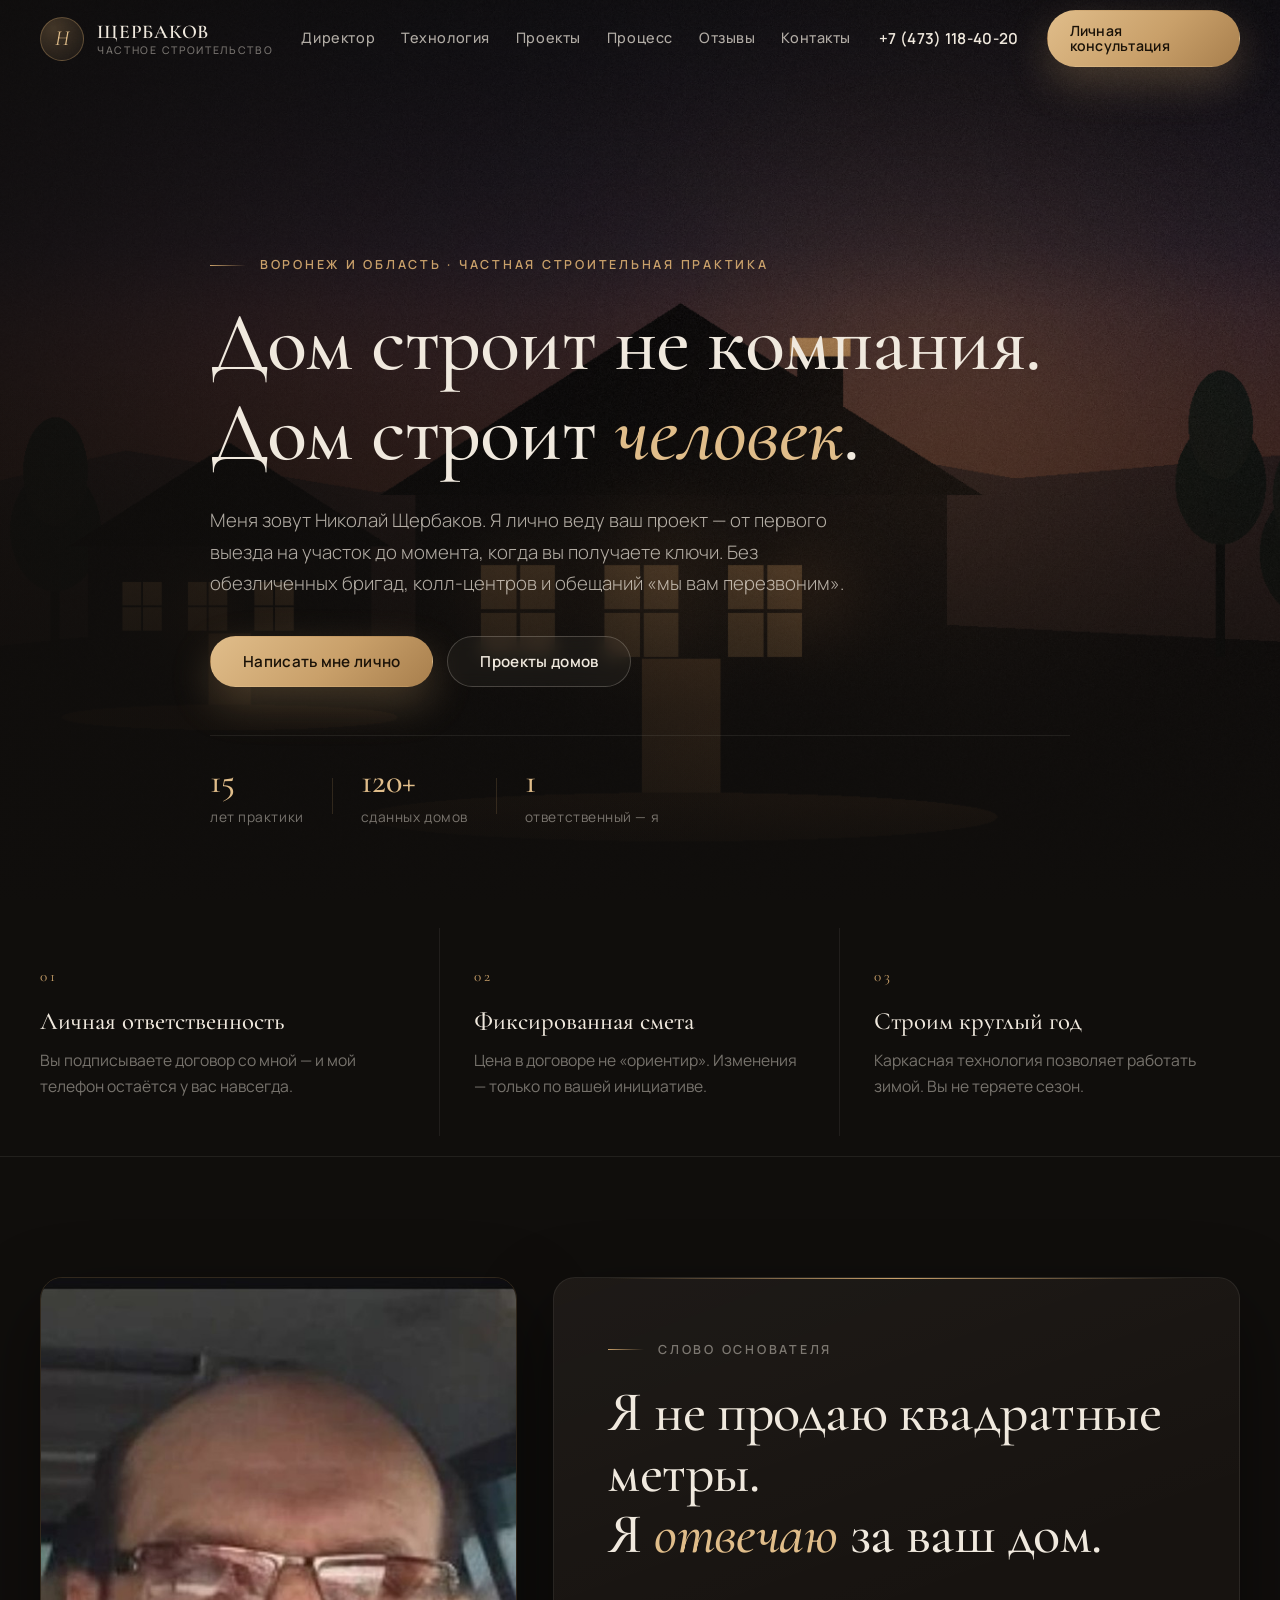
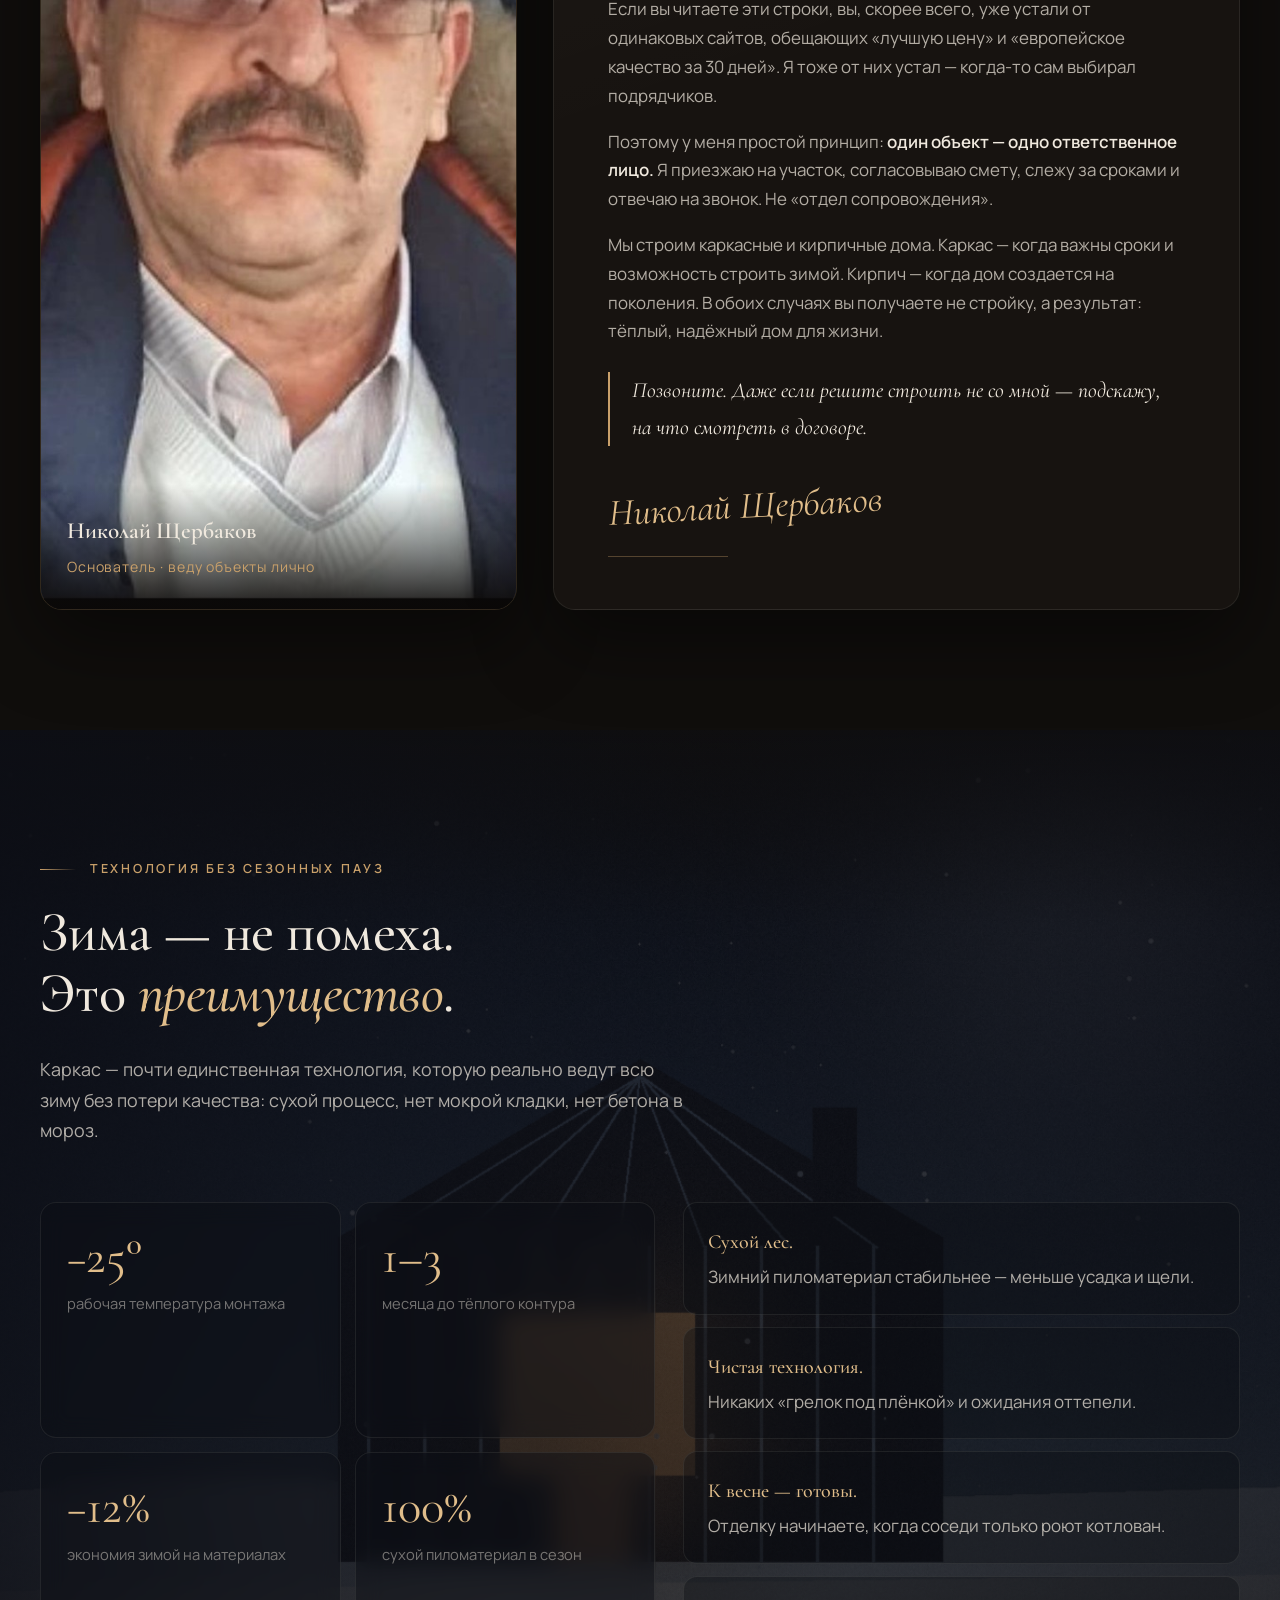
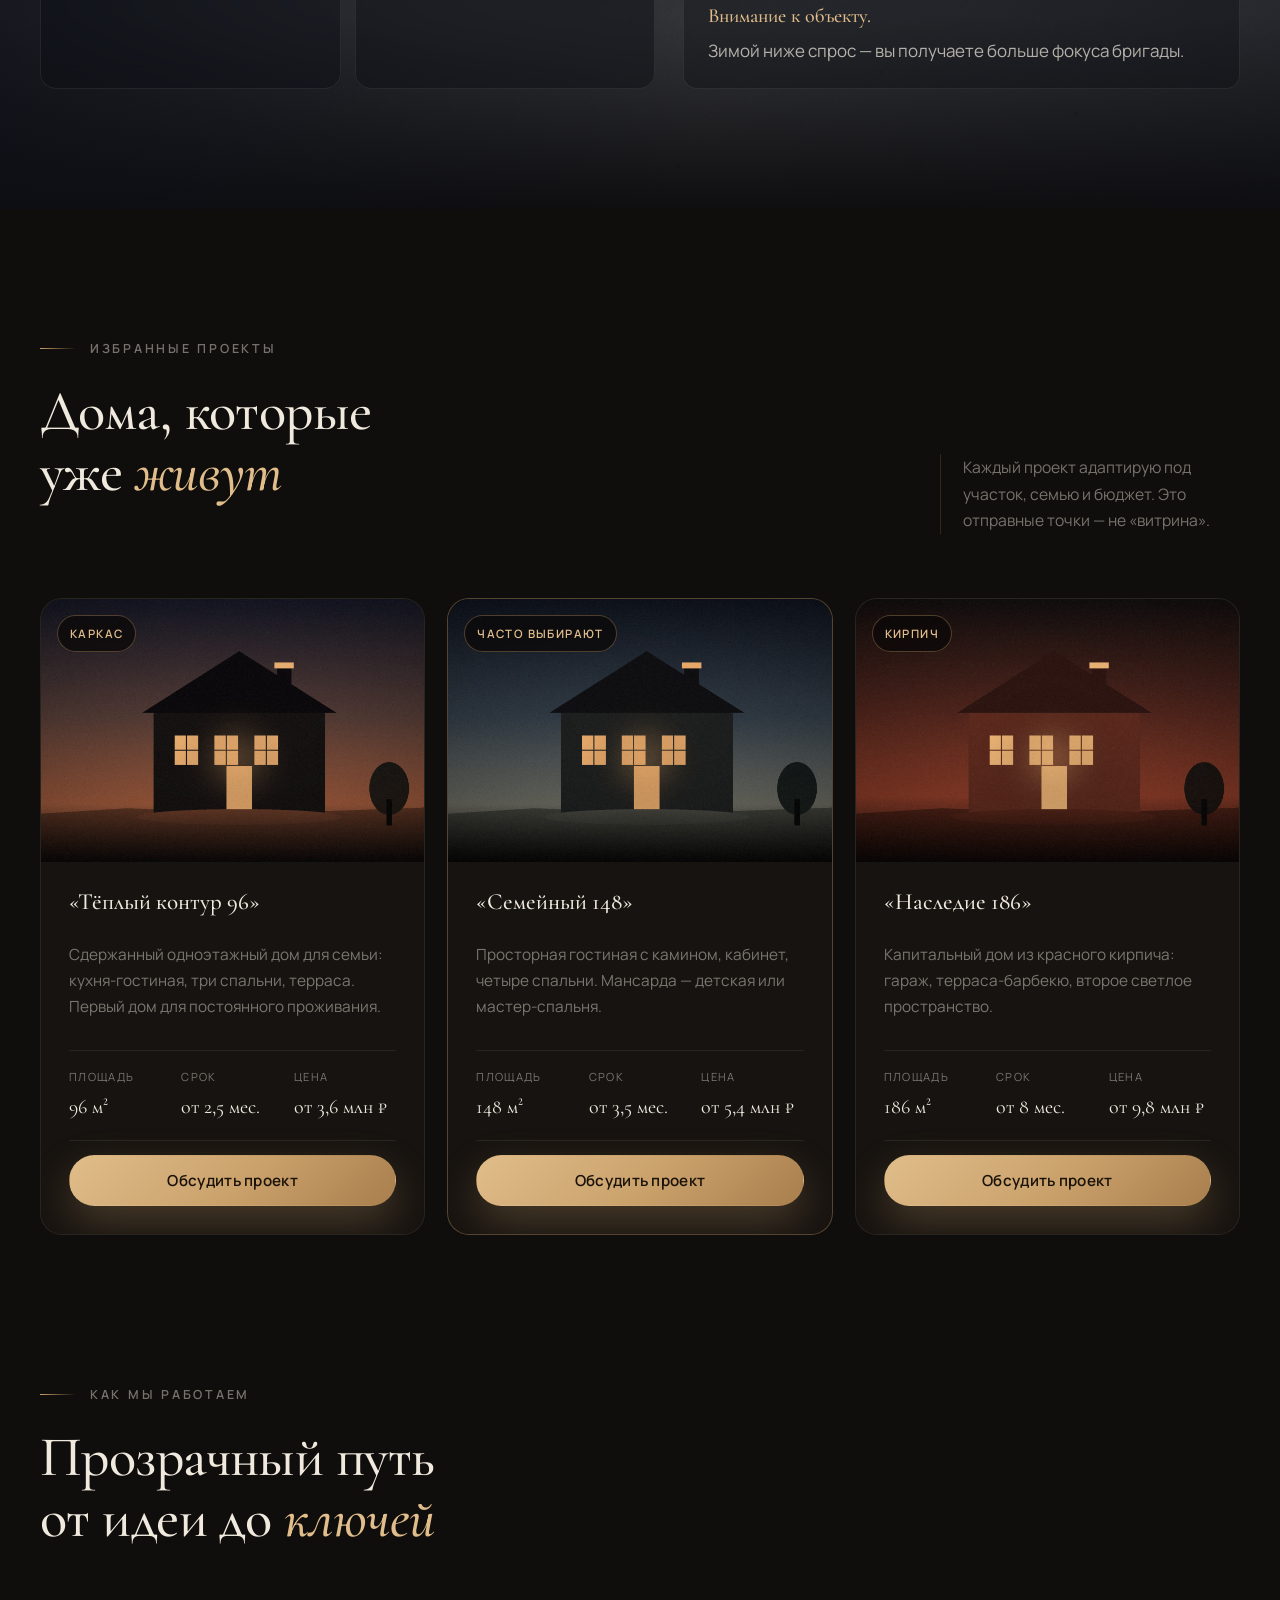
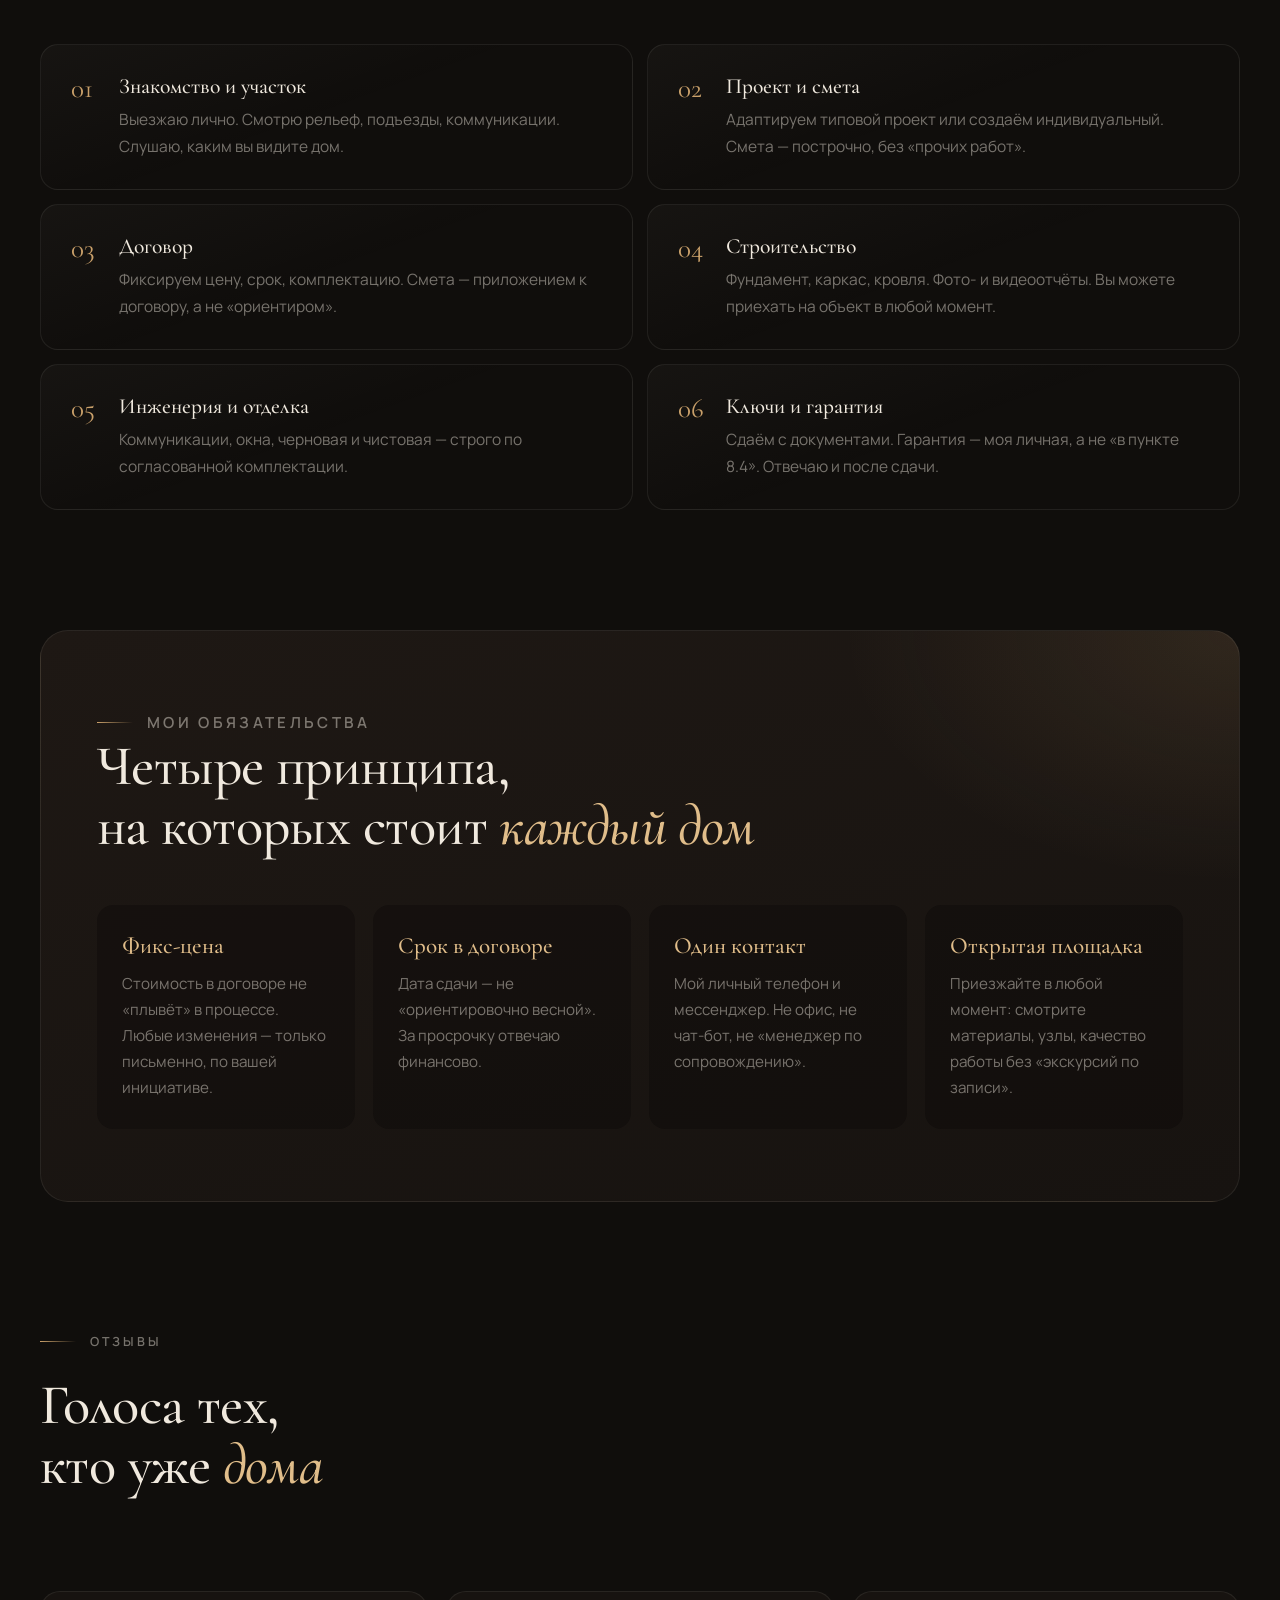
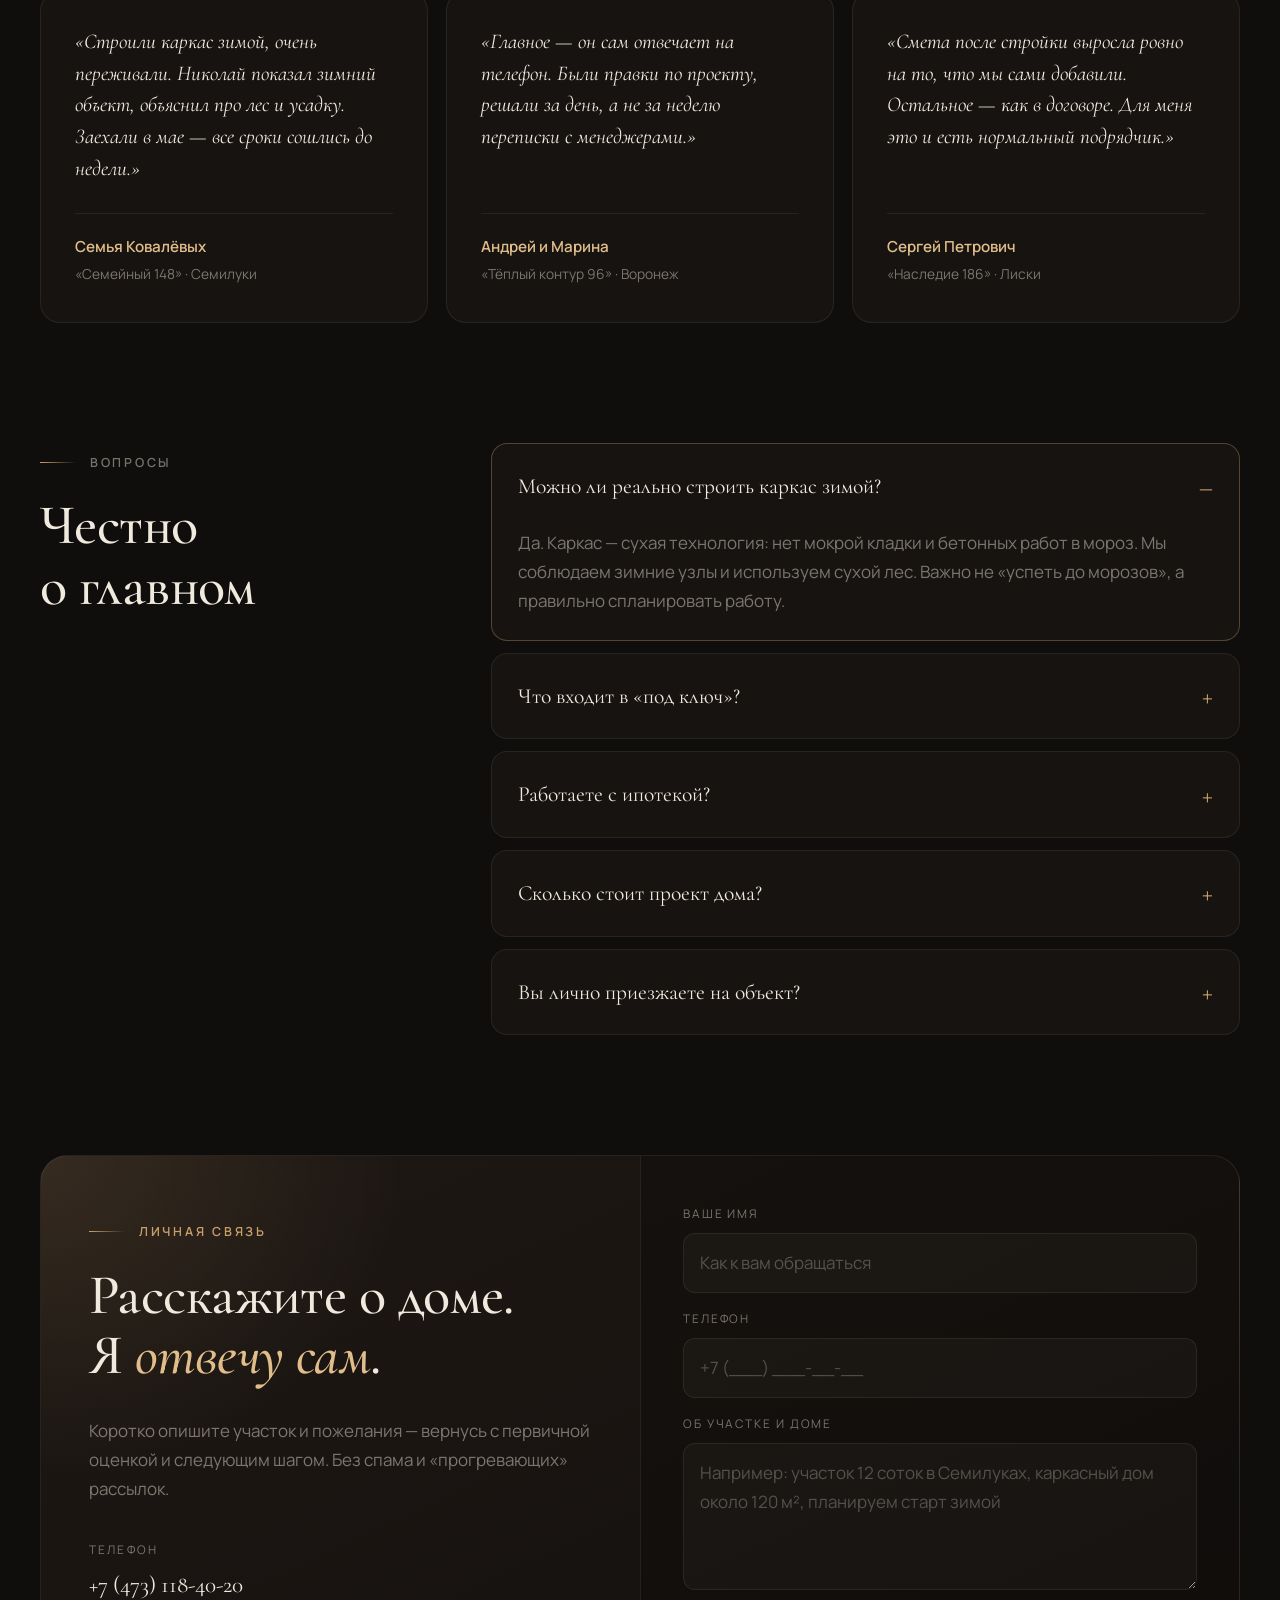
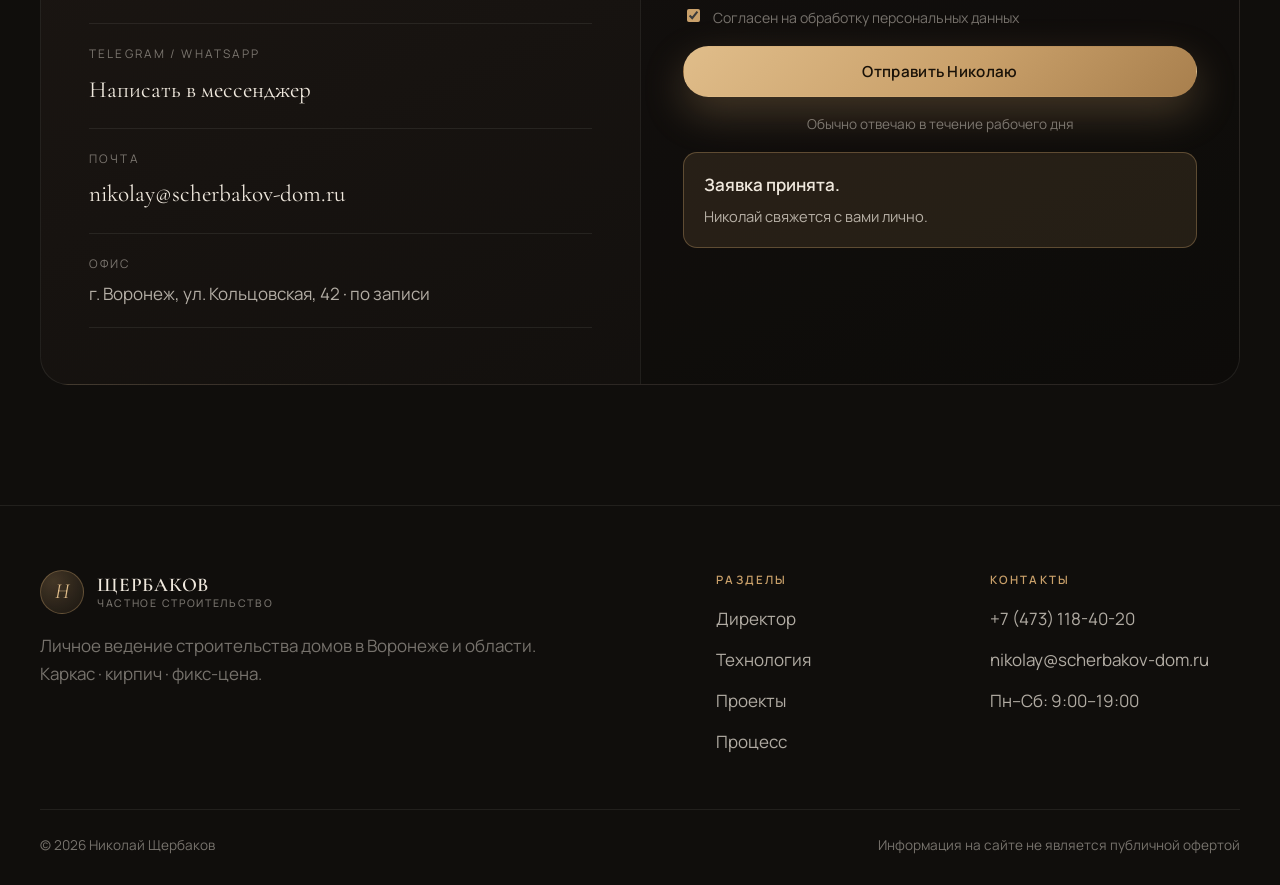
==== index.html @ c48efc88 "Add director photo portrait" ====
<!DOCTYPE html>
<html lang="ru">
<head>
  <meta charset="UTF-8" />
  <meta name="viewport" content="width=device-width, initial-scale=1" />
  <title>Николай Щербаков — строительство домов под ключ в Воронеже</title>
  <meta name="description" content="Личное ведение строительства домов: каркас, кирпич. Фикс-цена в договоре, строим круглый год. Воронеж и область." />
  <link rel="preconnect" href="https://fonts.googleapis.com" />
  <link rel="preconnect" href="https://fonts.gstatic.com" crossorigin />
  <link href="https://fonts.googleapis.com/css2?family=Cormorant+Garamond:ital,wght@0,500;0,600;1,500;1,600&family=Manrope:wght@300;400;500;600;700&display=swap" rel="stylesheet" />
  <link rel="stylesheet" href="styles.css" />
</head>
<body>
  <header class="header" id="top">
    <div class="container header__inner">
      <a class="logo" href="#top">
        <span class="logo__mark">Н</span>
        <span class="logo__text">Щербаков<small>частное строительство</small></span>
      </a>
      <nav class="nav" id="nav">
        <a href="#letter">Директор</a>
        <a href="#winter">Технология</a>
        <a href="#projects">Проекты</a>
        <a href="#process">Процесс</a>
        <a href="#reviews">Отзывы</a>
        <a href="#contact">Контакты</a>
      </nav>
      <a class="header__phone" href="tel:+74731184020">+7 (473) 118-40-20</a>
      <a class="btn btn--gold btn--sm header__cta" href="#contact">Личная консультация</a>
      <button class="burger" id="burger" aria-label="Меню" aria-expanded="false"><span></span><span></span></button>
    </div>
  </header>

  <main>
    <!-- HERO -->
    <section class="hero">
      <div class="hero__bg" role="img" aria-label="Вечерний вид дома"></div>
      <div class="hero__veil"></div>
      <div class="container hero__inner">
        <p class="eyebrow eyebrow--gold">Воронеж и область · частная строительная практика</p>
        <h1>Дом строит не компания.<br />Дом строит <em>человек</em>.</h1>
        <p class="hero__lead">
          Меня зовут Николай Щербаков. Я лично веду ваш проект — от первого выезда на участок
          до момента, когда вы получаете ключи. Без обезличенных бригад, колл-центров и обещаний «мы вам перезвоним».
        </p>
        <div class="hero__actions">
          <a class="btn btn--gold" href="#contact">Написать мне лично</a>
          <a class="btn btn--line" href="#projects">Проекты домов</a>
        </div>
        <div class="hero__meta">
          <div><strong>15</strong><span>лет практики</span></div>
          <div class="hero__meta-line"></div>
          <div><strong>120+</strong><span>сданных домов</span></div>
          <div class="hero__meta-line"></div>
          <div><strong>1</strong><span>ответственный — я</span></div>
        </div>
      </div>
    </section>

    <!-- PILLARS -->
    <section class="pillars">
      <div class="container pillars__grid">
        <article>
          <span class="pillars__num">01</span>
          <h3>Личная ответственность</h3>
          <p>Вы подписываете договор со мной — и мой телефон остаётся у вас навсегда.</p>
        </article>
        <article>
          <span class="pillars__num">02</span>
          <h3>Фиксированная смета</h3>
          <p>Цена в договоре не «ориентир». Изменения — только по вашей инициативе.</p>
        </article>
        <article>
          <span class="pillars__num">03</span>
          <h3>Строим круглый год</h3>
          <p>Каркасная технология позволяет работать зимой. Вы не теряете сезон.</p>
        </article>
      </div>
    </section>

    <!-- LETTER -->
    <section class="letter" id="letter">
      <div class="container letter__grid">
        <div class="letter__portrait">
          <div class="portrait-frame">
            <img src="assets/nikolay-photo.jpg" alt="Николай Щербаков — директор строительной компании" />
            <div class="portrait-frame__caption">
              <strong>Николай Щербаков</strong>
              <span>Основатель · веду объекты лично</span>
            </div>
          </div>
        </div>

        <article class="letter__card">
          <p class="eyebrow">Слово основателя</p>
          <h2>Я не продаю квадратные метры.<br />Я <em>отвечаю</em> за ваш дом.</h2>
          <div class="letter__text">
            <p>Если вы читаете эти строки, вы, скорее всего, уже устали от одинаковых сайтов, обещающих «лучшую цену» и «европейское качество за 30 дней». Я тоже от них устал — когда-то сам выбирал подрядчиков.</p>
            <p>Поэтому у меня простой принцип: <strong>один объект — одно ответственное лицо.</strong> Я приезжаю на участок, согласовываю смету, слежу за сроками и отвечаю на звонок. Не «отдел сопровождения».</p>
            <p>Мы строим каркасные и кирпичные дома. Каркас — когда важны сроки и возможность строить зимой. Кирпич — когда дом создается на поколения. В обоих случаях вы получаете не стройку, а результат: тёплый, надёжный дом для жизни.</p>
            <p class="letter__ps">Позвоните. Даже если решите строить не со мной — подскажу, на что смотреть в договоре.</p>
          </div>
          <div class="letter__sign">
            <div class="letter__autograph">Николай Щербаков</div>
            <div class="letter__rule"></div>
          </div>
        </article>
      </div>
    </section>

    <!-- WINTER -->
    <section class="winter" id="winter">
      <div class="winter__bg" role="img" aria-label="Зимнее строительство каркасного дома"></div>
      <div class="winter__veil"></div>
      <div class="container winter__content">
        <div class="winter__head">
          <p class="eyebrow eyebrow--gold">Технология без сезонных пауз</p>
          <h2>Зима — не помеха.<br />Это <em>преимущество</em>.</h2>
          <p class="winter__lead">Каркас — почти единственная технология, которую реально ведут всю зиму без потери качества: сухой процесс, нет мокрой кладки, нет бетона в мороз.</p>
        </div>

        <div class="winter__grid">
          <div class="winter__stats">
            <div class="stat"><div class="stat__num">−25°</div><div class="stat__label">рабочая температура монтажа</div></div>
            <div class="stat"><div class="stat__num">1–3</div><div class="stat__label">месяца до тёплого контура</div></div>
            <div class="stat"><div class="stat__num">−12%</div><div class="stat__label">экономия зимой на материалах</div></div>
            <div class="stat"><div class="stat__num">100%</div><div class="stat__label">сухой пиломатериал в сезон</div></div>
          </div>
          <ul class="winter__points">
            <li><strong>Сухой лес.</strong> Зимний пиломатериал стабильнее — меньше усадка и щели.</li>
            <li><strong>Чистая технология.</strong> Никаких «грелок под плёнкой» и ожидания оттепели.</li>
            <li><strong>К весне — готовы.</strong> Отделку начинаете, когда соседи только роют котлован.</li>
            <li><strong>Внимание к объекту.</strong> Зимой ниже спрос — вы получаете больше фокуса бригады.</li>
          </ul>
        </div>
      </div>
    </section>

    <!-- PROJECTS -->
    <section class="projects" id="projects">
      <div class="container">
        <div class="section-head">
          <div>
            <p class="eyebrow">Избранные проекты</p>
            <h2>Дома, которые<br />уже <em>живут</em></h2>
          </div>
          <p class="section-head__aside">Каждый проект адаптирую под участок, семью и бюджет. Это отправные точки — не «витрина».</p>
        </div>

        <div class="projects__grid">
          <article class="project-card">
            <div class="project-card__media">
              <img src="assets/project-frame.png" alt="Каркасный дом «Тёплый контур 96»" />
              <span class="project-card__tag">Каркас</span>
            </div>
            <div class="project-card__body">
              <h3>«Тёплый контур 96»</h3>
              <p>Сдержанный одноэтажный дом для семьи: кухня-гостиная, три спальни, терраса. Первый дом для постоянного проживания.</p>
              <dl class="project-card__meta">
                <div><dt>Площадь</dt><dd>96 м²</dd></div>
                <div><dt>Срок</dt><dd>от 2,5 мес.</dd></div>
                <div><dt>Цена</dt><dd>от 3,6 млн ₽</dd></div>
              </dl>
              <a class="btn btn--gold btn--block" href="#contact">Обсудить проект</a>
            </div>
          </article>

          <article class="project-card project-card--featured">
            <div class="project-card__media">
              <img src="assets/project-family.png" alt="Каркасный дом «Семейный 148»" />
              <span class="project-card__tag">Часто выбирают</span>
            </div>
            <div class="project-card__body">
              <h3>«Семейный 148»</h3>
              <p>Просторная гостиная с камином, кабинет, четыре спальни. Мансарда — детская или мастер-спальня.</p>
              <dl class="project-card__meta">
                <div><dt>Площадь</dt><dd>148 м²</dd></div>
                <div><dt>Срок</dt><dd>от 3,5 мес.</dd></div>
                <div><dt>Цена</dt><dd>от 5,4 млн ₽</dd></div>
              </dl>
              <a class="btn btn--gold btn--block" href="#contact">Обсудить проект</a>
            </div>
          </article>

          <article class="project-card">
            <div class="project-card__media">
              <img src="assets/project-brick.png" alt="Кирпичный дом «Наследие 186»" />
              <span class="project-card__tag">Кирпич</span>
            </div>
            <div class="project-card__body">
              <h3>«Наследие 186»</h3>
              <p>Капитальный дом из красного кирпича: гараж, терраса-барбекю, второе светлое пространство.</p>
              <dl class="project-card__meta">
                <div><dt>Площадь</dt><dd>186 м²</dd></div>
                <div><dt>Срок</dt><dd>от 8 мес.</dd></div>
                <div><dt>Цена</dt><dd>от 9,8 млн ₽</dd></div>
              </dl>
              <a class="btn btn--gold btn--block" href="#contact">Обсудить проект</a>
            </div>
          </article>
        </div>
      </div>
    </section>

    <!-- PROCESS -->
    <section class="process" id="process">
      <div class="container">
        <div class="section-head">
          <div>
            <p class="eyebrow">Как мы работаем</p>
            <h2>Прозрачный путь<br />от идеи до <em>ключей</em></h2>
          </div>
        </div>
        <ol class="process__list">
          <li>
            <span class="process__num">01</span>
            <div>
              <h3>Знакомство и участок</h3>
              <p>Выезжаю лично. Смотрю рельеф, подъезды, коммуникации. Слушаю, каким вы видите дом.</p>
            </div>
          </li>
          <li>
            <span class="process__num">02</span>
            <div>
              <h3>Проект и смета</h3>
              <p>Адаптируем типовой проект или создаём индивидуальный. Смета — построчно, без «прочих работ».</p>
            </div>
          </li>
          <li>
            <span class="process__num">03</span>
            <div>
              <h3>Договор</h3>
              <p>Фиксируем цену, срок, комплектацию. Смета — приложением к договору, а не «ориентиром».</p>
            </div>
          </li>
          <li>
            <span class="process__num">04</span>
            <div>
              <h3>Строительство</h3>
              <p>Фундамент, каркас, кровля. Фото- и видеоотчёты. Вы можете приехать на объект в любой момент.</p>
            </div>
          </li>
          <li>
            <span class="process__num">05</span>
            <div>
              <h3>Инженерия и отделка</h3>
              <p>Коммуникации, окна, черновая и чистовая — строго по согласованной комплектации.</p>
            </div>
          </li>
          <li>
            <span class="process__num">06</span>
            <div>
              <h3>Ключи и гарантия</h3>
              <p>Сдаём с документами. Гарантия — моя личная, а не «в пункте 8.4». Отвечаю и после сдачи.</p>
            </div>
          </li>
        </ol>
      </div>
    </section>

    <!-- PROMISE -->
    <section class="promise">
      <div class="container promise__inner">
        <p class="eyebrow eyebrow--gold">Мои обязательства</p>
        <h2>Четыре принципа,<br />на которых стоит <em>каждый дом</em></h2>
        <div class="promise__grid">
          <article>
            <h3>Фикс-цена</h3>
            <p>Стоимость в договоре не «плывёт» в процессе. Любые изменения — только письменно, по вашей инициативе.</p>
          </article>
          <article>
            <h3>Срок в договоре</h3>
            <p>Дата сдачи — не «ориентировочно весной». За просрочку отвечаю финансово.</p>
          </article>
          <article>
            <h3>Один контакт</h3>
            <p>Мой личный телефон и мессенджер. Не офис, не чат-бот, не «менеджер по сопровождению».</p>
          </article>
          <article>
            <h3>Открытая площадка</h3>
            <p>Приезжайте в любой момент: смотрите материалы, узлы, качество работы без «экскурсий по записи».</p>
          </article>
        </div>
      </div>
    </section>

    <!-- REVIEWS -->
    <section class="reviews" id="reviews">
      <div class="container">
        <div class="section-head">
          <div>
            <p class="eyebrow">Отзывы</p>
            <h2>Голоса тех,<br />кто уже <em>дома</em></h2>
          </div>
        </div>
        <div class="reviews__grid">
          <blockquote class="review">
            <p>«Строили каркас зимой, очень переживали. Николай показал зимний объект, объяснил про лес и усадку. Заехали в мае — все сроки сошлись до недели.»</p>
            <footer>
              <strong>Семья Ковалёвых</strong>
              <span>«Семейный 148» · Семилуки</span>
            </footer>
          </blockquote>
          <blockquote class="review">
            <p>«Главное — он сам отвечает на телефон. Были правки по проекту, решали за день, а не за неделю переписки с менеджерами.»</p>
            <footer>
              <strong>Андрей и Марина</strong>
              <span>«Тёплый контур 96» · Воронеж</span>
            </footer>
          </blockquote>
          <blockquote class="review">
            <p>«Смета после стройки выросла ровно на то, что мы сами добавили. Остальное — как в договоре. Для меня это и есть нормальный подрядчик.»</p>
            <footer>
              <strong>Сергей Петрович</strong>
              <span>«Наследие 186» · Лиски</span>
            </footer>
          </blockquote>
        </div>
      </div>
    </section>

    <!-- FAQ -->
    <section class="faq" id="faq">
      <div class="container faq__grid">
        <div>
          <p class="eyebrow">Вопросы</p>
          <h2>Честно<br />о главном</h2>
        </div>
        <div class="faq__list">
          <details class="faq__item" open>
            <summary>Можно ли реально строить каркас зимой?</summary>
            <p>Да. Каркас — сухая технология: нет мокрой кладки и бетонных работ в мороз. Мы соблюдаем зимние узлы и используем сухой лес. Важно не «успеть до морозов», а правильно спланировать работу.</p>
          </details>
          <details class="faq__item">
            <summary>Что входит в «под ключ»?</summary>
            <p>Комплектацию фиксируем в договоре: от фундамента до тёплого контура или до чистовой отделки. Варианты обсуждаем на встрече — без «доплат по факту».</p>
          </details>
          <details class="faq__item">
            <summary>Работаете с ипотекой?</summary>
            <p>Да, помогаем с одобрением и аккредитацией. Расскажу по шагам на первой встрече — без обещаний «одобрим 100%».</p>
          </details>
          <details class="faq__item">
            <summary>Сколько стоит проект дома?</summary>
            <p>Адаптация типового — от 35 000 ₽. Индивидуальное проектирование — от 80 000 ₽, зависит от площади и сложности.</p>
          </details>
          <details class="faq__item">
            <summary>Вы лично приезжаете на объект?</summary>
            <p>Да. Первая встреча — всегда я. Дальше — регулярные выезды и отчёты. Если не смогу приехать — предупрежу заранее.</p>
          </details>
        </div>
      </div>
    </section>

    <!-- CONTACT -->
    <section class="contact" id="contact">
      <div class="container contact__grid">
        <div class="contact__info">
          <p class="eyebrow eyebrow--gold">Личная связь</p>
          <h2>Расскажите о доме.<br />Я <em>отвечу сам</em>.</h2>
          <p class="contact__lead">Коротко опишите участок и пожелания — вернусь с первичной оценкой и следующим шагом. Без спама и «прогревающих» рассылок.</p>
          <ul class="contact__list">
            <li><span>Телефон</span><a href="tel:+74731184020">+7 (473) 118-40-20</a></li>
            <li><span>Telegram / WhatsApp</span><a href="https://wa.me/74731184020">Написать в мессенджер</a></li>
            <li><span>Почта</span><a href="mailto:nikolay@scherbakov-dom.ru">nikolay@scherbakov-dom.ru</a></li>
            <li><span>Офис</span><span>г. Воронеж, ул. Кольцовская, 42 · по записи</span></li>
          </ul>
        </div>

        <form class="contact__form" id="lead-form" novalidate>
          <div class="field">
            <label for="name">Ваше имя</label>
            <input id="name" name="name" type="text" placeholder="Как к вам обращаться" required autocomplete="name" />
          </div>
          <div class="field">
            <label for="phone">Телефон</label>
            <input id="phone" name="phone" type="tel" placeholder="+7 (___) ___-__-__" required autocomplete="tel" />
          </div>
          <div class="field">
            <label for="message">Об участке и доме</label>
            <textarea id="message" name="message" rows="4" placeholder="Например: участок 12 соток в Семилуках, каркасный дом около 120 м², планируем старт зимой"></textarea>
          </div>
          <label class="check">
            <input type="checkbox" name="agree" required checked />
            <span>Согласен на обработку персональных данных</span>
          </label>
          <button class="btn btn--gold btn--block" type="submit">Отправить Николаю</button>
          <p class="form-note">Обычно отвечаю в течение рабочего дня</p>
          <div class="form-success" id="form-success" hidden>
            <strong>Заявка принята.</strong>
            <span>Николай свяжется с вами лично.</span>
          </div>
        </form>
      </div>
    </section>
  </main>

  <footer class="footer">
    <div class="container footer__inner">
      <div class="footer__brand">
        <div class="logo logo--light">
          <span class="logo__mark">Н</span>
          <span class="logo__text">Щербаков<small>частное строительство</small></span>
        </div>
        <p>Личное ведение строительства домов в Воронеже и области. Каркас · кирпич · фикс-цена.</p>
      </div>
      <div class="footer__cols">
        <div>
          <h4>Разделы</h4>
          <a href="#letter">Директор</a>
          <a href="#winter">Технология</a>
          <a href="#projects">Проекты</a>
          <a href="#process">Процесс</a>
        </div>
        <div>
          <h4>Контакты</h4>
          <a href="tel:+74731184020">+7 (473) 118-40-20</a>
          <a href="mailto:nikolay@scherbakov-dom.ru">nikolay@scherbakov-dom.ru</a>
          <span>Пн–Сб: 9:00–19:00</span>
        </div>
      </div>
    </div>
    <div class="container footer__bottom">
      <span>© 2026 Николай Щербаков</span>
      <span>Информация на сайте не является публичной офертой</span>
    </div>
  </footer>

  <script src="main.js"></script>
</body>
</html>
---- styles.css ----
/* =========================================================
   Николай Щербаков — Premium dark luxury
   Anchor: evening architecture monograph
   Palette: midnight #100E0C · ivory #F0E9DE · champagne #C9A06A
   ========================================================= */

:root {
  --bg: #100e0c;
  --bg-2: #171310;
  --bg-3: #1e1814;
  --ivory: #f0e9de;
  --ivory-soft: rgba(240, 233, 222, 0.72);
  --muted: rgba(240, 233, 222, 0.46);
  --gold: #c9a06a;
  --gold-bright: #e0bd8a;
  --gold-dim: rgba(201, 160, 106, 0.35);
  --line: rgba(201, 160, 106, 0.18);
  --line-soft: rgba(240, 233, 222, 0.08);
  --danger: #d98a6a;
  --font-display: "Cormorant Garamond", Georgia, "Times New Roman", serif;
  --font-body: "Manrope", "Segoe UI", system-ui, sans-serif;
  --container: 1200px;
  --header-h: 78px;
  --radius: 18px;
  --shadow: 0 30px 80px rgba(0, 0, 0, 0.45);
}

* {
  box-sizing: border-box;
}

html {
  scroll-behavior: smooth;
}

body {
  margin: 0;
  font-family: var(--font-body);
  font-size: 17px;
  font-weight: 400;
  line-height: 1.7;
  color: var(--ivory-soft);
  background: var(--bg);
  -webkit-font-smoothing: antialiased;
  text-rendering: optimizeLegibility;
}

img {
  display: block;
  max-width: 100%;
}

a {
  color: inherit;
  text-decoration: none;
}

button,
input,
textarea {
  font: inherit;
  color: inherit;
}

h1,
h2,
h3 {
  font-family: var(--font-display);
  font-weight: 500;
  line-height: 1.08;
  letter-spacing: -0.01em;
  color: var(--ivory);
  margin: 0 0 0.55em;
}

h1 {
  font-size: clamp(3rem, 6.5vw, 5.4rem);
  font-weight: 500;
}

h2 {
  font-size: clamp(2.35rem, 4.4vw, 3.7rem);
}

h3 {
  font-size: 1.45rem;
  letter-spacing: 0;
}

em {
  font-style: italic;
  color: var(--gold-bright);
}

p {
  margin: 0 0 1em;
}

p:last-child {
  margin-bottom: 0;
}

strong {
  color: var(--ivory);
  font-weight: 600;
}

.container {
  width: min(var(--container), calc(100% - 44px));
  margin-inline: auto;
}

.eyebrow {
  display: inline-flex;
  align-items: center;
  gap: 14px;
  margin: 0 0 22px;
  font-size: 0.78rem;
  font-weight: 600;
  letter-spacing: 0.22em;
  text-transform: uppercase;
  color: var(--muted);
}

.eyebrow::before {
  content: "";
  width: 36px;
  height: 1px;
  background: linear-gradient(90deg, var(--gold), transparent);
}

.eyebrow--gold {
  color: var(--gold);
}

.section-head {
  display: flex;
  justify-content: space-between;
  align-items: end;
  gap: 48px;
  margin-bottom: 64px;
}

.section-head__aside {
  max-width: 300px;
  margin: 0;
  color: var(--muted);
  font-size: 0.98rem;
  border-left: 1px solid var(--line);
  padding-left: 22px;
}

/* Buttons */
.btn {
  display: inline-flex;
  align-items: center;
  justify-content: center;
  gap: 10px;
  padding: 17px 32px;
  border-radius: 999px;
  border: 1px solid transparent;
  font-weight: 600;
  font-size: 0.95rem;
  letter-spacing: 0.02em;
  line-height: 1;
  cursor: pointer;
  transition: transform 0.28s ease, background 0.28s ease, color 0.28s ease, border-color 0.28s ease, box-shadow 0.28s ease;
}

.btn:hover {
  transform: translateY(-2px);
}

.btn--gold {
  background: linear-gradient(135deg, var(--gold-bright), var(--gold) 55%, #a87f4d);
  color: #1a1208;
  box-shadow: 0 16px 40px rgba(201, 160, 106, 0.28);
}

.btn--gold:hover {
  box-shadow: 0 20px 50px rgba(201, 160, 106, 0.4);
  filter: brightness(1.05);
}

.btn--line {
  border-color: rgba(240, 233, 222, 0.22);
  color: var(--ivory);
  background: rgba(240, 233, 222, 0.04);
  backdrop-filter: blur(8px);
}

.btn--line:hover {
  border-color: var(--gold);
  color: var(--gold-bright);
}

.btn--sm {
  padding: 13px 22px;
  font-size: 0.88rem;
}

.btn--block {
  width: 100%;
}

/* Header */
.header {
  position: fixed;
  top: 0;
  left: 0;
  right: 0;
  z-index: 50;
  height: var(--header-h);
  transition: background 0.35s ease, border-color 0.35s ease, backdrop-filter 0.35s ease;
  border-bottom: 1px solid transparent;
}

.header.is-scrolled {
  background: rgba(16, 14, 12, 0.88);
  backdrop-filter: blur(18px);
  border-bottom-color: var(--line-soft);
}

.header__inner {
  height: 100%;
  display: flex;
  align-items: center;
  gap: 28px;
}

.logo {
  display: flex;
  align-items: center;
  gap: 13px;
  flex-shrink: 0;
}

.logo__mark {
  width: 44px;
  height: 44px;
  border-radius: 50%;
  display: grid;
  place-items: center;
  border: 1px solid var(--gold-dim);
  background: radial-gradient(circle at 30% 25%, rgba(201, 160, 106, 0.28), rgba(201, 160, 106, 0.05));
  color: var(--gold-bright);
  font-family: var(--font-display);
  font-size: 1.35rem;
  font-style: italic;
}

.logo__text {
  display: flex;
  flex-direction: column;
  font-family: var(--font-display);
  font-weight: 600;
  font-size: 1.22rem;
  line-height: 1.15;
  letter-spacing: 0.04em;
  text-transform: uppercase;
  color: var(--ivory);
}

.logo__text small {
  font-family: var(--font-body);
  font-weight: 500;
  font-size: 0.66rem;
  letter-spacing: 0.16em;
  text-transform: uppercase;
  color: var(--muted);
}

.nav {
  display: flex;
  align-items: center;
  gap: 26px;
  margin-left: auto;
}

.nav a {
  font-size: 0.9rem;
  font-weight: 500;
  letter-spacing: 0.04em;
  color: var(--ivory-soft);
  transition: color 0.2s ease;
}

.nav a:hover {
  color: var(--gold-bright);
}

.header__phone {
  font-weight: 600;
  font-size: 0.95rem;
  letter-spacing: 0.02em;
  color: var(--ivory);
  white-space: nowrap;
}

.burger {
  display: none;
  width: 44px;
  height: 44px;
  border: 1px solid var(--line);
  border-radius: 12px;
  background: transparent;
  padding: 0;
  margin-left: auto;
  cursor: pointer;
  position: relative;
}

.burger span {
  position: absolute;
  left: 12px;
  right: 12px;
  height: 1.5px;
  background: var(--ivory);
  transition: transform 0.25s ease, top 0.25s ease;
}

.burger span:first-child { top: 17px; }
.burger span:last-child { top: 25px; }
.burger[aria-expanded="true"] span:first-child { top: 21px; transform: rotate(45deg); }
.burger[aria-expanded="true"] span:last-child { top: 21px; transform: rotate(-45deg); }

/* Hero */
.hero {
  position: relative;
  min-height: 100vh;
  min-height: 100dvh;
  display: flex;
  align-items: flex-end;
  padding: calc(var(--header-h) + 40px) 0 72px;
  overflow: hidden;
}

.hero__bg {
  position: absolute;
  inset: 0;
  background:
    linear-gradient(180deg, rgba(16, 14, 12, 0.55) 0%, rgba(16, 14, 12, 0.2) 35%, rgba(16, 14, 12, 0.82) 78%, var(--bg) 100%),
    url("assets/hero-bg.png") center 40% / cover no-repeat;
  transform: scale(1.04);
}

.hero__veil {
  position: absolute;
  inset: 0;
  background:
    radial-gradient(ellipse 70% 55% at 18% 75%, rgba(16, 14, 12, 0.55), transparent 65%),
    linear-gradient(90deg, rgba(16, 14, 12, 0.72) 0%, rgba(16, 14, 12, 0.15) 58%, transparent 100%);
}

.hero__inner {
  position: relative;
  z-index: 1;
  max-width: 860px;
  margin-left: auto;
  margin-right: auto;
  width: min(var(--container), calc(100% - 44px));
  padding-left: 0;
}

.hero h1 {
  margin-bottom: 28px;
  text-wrap: balance;
}

.hero__lead {
  max-width: 36em;
  font-size: 1.16rem;
  font-weight: 300;
  color: var(--ivory-soft);
  margin-bottom: 36px;
}

.hero__actions {
  display: flex;
  flex-wrap: wrap;
  gap: 14px;
  margin-bottom: 48px;
}

.hero__meta {
  display: flex;
  align-items: center;
  gap: 28px;
  flex-wrap: wrap;
  padding-top: 28px;
  border-top: 1px solid var(--line-soft);
}

.hero__meta strong {
  display: block;
  font-family: var(--font-display);
  font-size: 2.15rem;
  font-weight: 500;
  line-height: 1;
  color: var(--gold-bright);
}

.hero__meta span {
  display: block;
  margin-top: 6px;
  font-size: 0.86rem;
  letter-spacing: 0.04em;
  color: var(--muted);
}

.hero__meta-line {
  width: 1px;
  height: 36px;
  background: var(--line);
}

/* Pillars */
.pillars {
  padding: 28px 0 20px;
  border-bottom: 1px solid var(--line-soft);
}

.pillars__grid {
  display: grid;
  grid-template-columns: repeat(3, 1fr);
  gap: 0;
}

.pillars article {
  padding: 36px 34px;
  border-right: 1px solid var(--line-soft);
}

.pillars article:first-child {
  padding-left: 0;
}

.pillars article:last-child {
  border-right: none;
  padding-right: 0;
}

.pillars__num {
  display: block;
  margin-bottom: 18px;
  font-family: var(--font-display);
  font-size: 0.95rem;
  letter-spacing: 0.18em;
  color: var(--gold);
}

.pillars h3 {
  font-size: 1.55rem;
  margin-bottom: 12px;
}

.pillars p {
  margin: 0;
  color: var(--muted);
  font-size: 0.98rem;
}

/* Letter */
.letter {
  padding: 120px 0;
}

.letter__grid {
  display: grid;
  grid-template-columns: 0.82fr 1.18fr;
  gap: 36px;
  align-items: stretch;
}

.portrait-frame {
  position: relative;
  height: 100%;
  min-height: 560px;
  border-radius: 22px;
  overflow: hidden;
  border: 1px solid var(--line);
  box-shadow: var(--shadow);
}

.portrait-frame img {
  width: 100%;
  height: 100%;
  object-fit: cover;
  object-position: center 18%;
  min-height: 560px;
}

.portrait-frame__caption {
  position: absolute;
  left: 0;
  right: 0;
  bottom: 0;
  padding: 28px 26px;
  background: linear-gradient(180deg, transparent, rgba(10, 8, 7, 0.92));
}

.portrait-frame__caption strong {
  display: block;
  font-family: var(--font-display);
  font-size: 1.45rem;
  color: var(--ivory);
}

.portrait-frame__caption span {
  color: var(--gold);
  font-size: 0.88rem;
  letter-spacing: 0.06em;
}

.letter__card {
  position: relative;
  border-radius: 22px;
  padding: 52px 54px;
  background:
    linear-gradient(160deg, rgba(255, 248, 236, 0.03), transparent 40%),
    var(--bg-2);
  border: 1px solid var(--line-soft);
  box-shadow: var(--shadow);
  overflow: hidden;
}

.letter__card::before {
  content: "";
  position: absolute;
  top: 0;
  left: 54px;
  right: 54px;
  height: 1px;
  background: linear-gradient(90deg, transparent, var(--gold), transparent);
}

.letter__text {
  font-size: 1.06rem;
  color: var(--ivory-soft);
}

.letter__ps {
  margin-top: 26px !important;
  padding-left: 22px;
  border-left: 2px solid var(--gold);
  font-family: var(--font-display);
  font-style: italic;
  font-size: 1.35rem;
  color: var(--ivory) !important;
}

.letter__sign {
  margin-top: 36px;
}

.letter__autograph {
  font-family: var(--font-display);
  font-style: italic;
  font-size: 2.35rem;
  color: var(--gold-bright);
  transform: rotate(-3deg);
  transform-origin: left center;
  display: inline-block;
}

.letter__rule {
  width: 120px;
  height: 1px;
  margin-top: 10px;
  background: var(--gold-dim);
}

/* Winter */
.winter {
  position: relative;
  padding: 120px 0;
  overflow: hidden;
}

.winter__bg {
  position: absolute;
  inset: 0;
  background:
    linear-gradient(180deg, var(--bg) 0%, rgba(16, 14, 12, 0.55) 18%, rgba(16, 14, 12, 0.62) 82%, var(--bg) 100%),
    url("assets/winter-bg.png") center / cover no-repeat;
}

.winter__veil {
  position: absolute;
  inset: 0;
  background: linear-gradient(90deg, rgba(12, 14, 22, 0.82) 0%, rgba(12, 14, 22, 0.35) 55%, rgba(12, 14, 22, 0.55) 100%);
}

.winter__content {
  position: relative;
  z-index: 1;
}

.winter__head {
  max-width: 720px;
  margin-bottom: 56px;
}

.winter__lead {
  font-size: 1.12rem;
  color: var(--ivory-soft);
  max-width: 36em;
}

.winter__grid {
  display: grid;
  grid-template-columns: 1.05fr 0.95fr;
  gap: 28px;
}

.winter__stats {
  display: grid;
  grid-template-columns: 1fr 1fr;
  gap: 14px;
}

.stat {
  padding: 30px 26px;
  border-radius: 16px;
  border: 1px solid var(--line-soft);
  background: rgba(12, 14, 20, 0.45);
  backdrop-filter: blur(12px);
  transition: border-color 0.25s ease, transform 0.25s ease;
}

.stat:hover {
  border-color: var(--gold-dim);
  transform: translateY(-3px);
}

.stat__num {
  font-family: var(--font-display);
  font-size: clamp(2.4rem, 3.8vw, 3.2rem);
  line-height: 1;
  color: var(--gold-bright);
  margin-bottom: 12px;
}

.stat__label {
  color: var(--muted);
  font-size: 0.92rem;
  line-height: 1.45;
}

.winter__points {
  list-style: none;
  margin: 0;
  padding: 0;
  display: flex;
  flex-direction: column;
  gap: 12px;
}

.winter__points li {
  padding: 22px 24px;
  border-radius: 14px;
  border: 1px solid var(--line-soft);
  background: rgba(12, 14, 20, 0.38);
  color: var(--ivory-soft);
}

.winter__points strong {
  display: block;
  color: var(--gold-bright);
  font-family: var(--font-display);
  font-size: 1.25rem;
  font-weight: 500;
  margin-bottom: 4px;
}

/* Projects */
.projects {
  padding: 120px 0;
}

.projects__grid {
  display: grid;
  grid-template-columns: repeat(3, 1fr);
  gap: 22px;
}

.project-card {
  display: flex;
  flex-direction: column;
  background: var(--bg-2);
  border: 1px solid var(--line-soft);
  border-radius: 22px;
  overflow: hidden;
  transition: transform 0.35s ease, border-color 0.35s ease, box-shadow 0.35s ease;
}

.project-card:hover {
  transform: translateY(-8px);
  border-color: var(--gold-dim);
  box-shadow: var(--shadow);
}

.project-card--featured {
  border-color: var(--gold-dim);
}

.project-card__media {
  position: relative;
  aspect-ratio: 16 / 11;
  overflow: hidden;
}

.project-card__media img {
  width: 100%;
  height: 100%;
  object-fit: cover;
  transition: transform 0.6s ease;
}

.project-card:hover .project-card__media img {
  transform: scale(1.05);
}

.project-card__tag {
  position: absolute;
  top: 16px;
  left: 16px;
  padding: 8px 12px;
  border-radius: 999px;
  background: rgba(10, 8, 7, 0.72);
  border: 1px solid var(--gold-dim);
  color: var(--gold-bright);
  font-size: 0.72rem;
  font-weight: 600;
  letter-spacing: 0.12em;
  text-transform: uppercase;
  backdrop-filter: blur(8px);
}

.project-card__body {
  display: flex;
  flex-direction: column;
  gap: 14px;
  padding: 28px;
  flex: 1;
}

.project-card__body p {
  color: var(--muted);
  font-size: 0.96rem;
  flex: 1;
}

.project-card__meta {
  display: grid;
  grid-template-columns: repeat(3, 1fr);
  gap: 10px;
  margin: 0;
  padding: 16px 0;
  border-top: 1px solid var(--line-soft);
  border-bottom: 1px solid var(--line-soft);
}

.project-card__meta dt {
  font-size: 0.7rem;
  letter-spacing: 0.12em;
  text-transform: uppercase;
  color: var(--muted);
}

.project-card__meta dd {
  margin: 4px 0 0;
  font-family: var(--font-display);
  font-size: 1.25rem;
  color: var(--ivory);
}

/* Process */
.process {
  padding: 20px 0 120px;
}

.process__list {
  list-style: none;
  margin: 0;
  padding: 0;
  display: grid;
  grid-template-columns: 1fr 1fr;
  gap: 14px;
}

.process__list li {
  display: grid;
  grid-template-columns: auto 1fr;
  gap: 22px;
  padding: 30px;
  border: 1px solid var(--line-soft);
  border-radius: 18px;
  background: linear-gradient(160deg, rgba(240, 233, 222, 0.03), transparent 50%);
  transition: border-color 0.25s ease, transform 0.25s ease;
}

.process__list li:hover {
  border-color: var(--gold-dim);
  transform: translateY(-3px);
}

.process__num {
  font-family: var(--font-display);
  font-size: 1.7rem;
  color: var(--gold);
  line-height: 1;
  min-width: 2ch;
}

.process__list h3 {
  margin-bottom: 8px;
  font-size: 1.35rem;
}

.process__list p {
  margin: 0;
  color: var(--muted);
  font-size: 0.97rem;
}

/* Promise */
.promise {
  padding: 0 0 120px;
}

.promise__inner {
  border-radius: 28px;
  padding: 72px 56px;
  background:
    radial-gradient(ellipse 60% 80% at 100% 0%, rgba(201, 160, 106, 0.12), transparent 55%),
    linear-gradient(165deg, var(--bg-3), var(--bg-2));
  border: 1px solid var(--line-soft);
}

.promise h2 {
  margin-bottom: 48px;
}

.promise__grid {
  display: grid;
  grid-template-columns: repeat(4, 1fr);
  gap: 18px;
}

.promise article {
  padding: 28px 24px;
  border-radius: 16px;
  border: 1px solid transparent;
  background: rgba(10, 8, 7, 0.35);
  transition: border-color 0.25s ease, transform 0.25s ease;
}

.promise article:hover {
  border-color: var(--gold-dim);
  transform: translateY(-4px);
}

.promise h3 {
  color: var(--gold-bright);
  margin-bottom: 12px;
  font-size: 1.45rem;
}

.promise p {
  margin: 0;
  color: var(--muted);
  font-size: 0.95rem;
}

/* Reviews */
.reviews {
  padding: 0 0 120px;
}

.reviews__grid {
  display: grid;
  grid-template-columns: repeat(3, 1fr);
  gap: 18px;
}

.review {
  margin: 0;
  padding: 34px;
  border-radius: 20px;
  background: var(--bg-2);
  border: 1px solid var(--line-soft);
  display: flex;
  flex-direction: column;
  gap: 28px;
  transition: transform 0.25s ease, border-color 0.25s ease;
}

.review:hover {
  transform: translateY(-5px);
  border-color: var(--gold-dim);
}

.review p {
  margin: 0;
  font-family: var(--font-display);
  font-style: italic;
  font-size: 1.32rem;
  line-height: 1.5;
  color: var(--ivory);
}

.review footer {
  margin-top: auto;
  padding-top: 20px;
  border-top: 1px solid var(--line-soft);
}

.review strong {
  display: block;
  color: var(--gold-bright);
  font-family: var(--font-body);
  font-size: 0.95rem;
  font-style: normal;
}

.review span {
  color: var(--muted);
  font-size: 0.86rem;
}

/* FAQ */
.faq {
  padding: 0 0 120px;
}

.faq__grid {
  display: grid;
  grid-template-columns: 0.7fr 1.3fr;
  gap: 48px;
  align-items: start;
}

.faq__list {
  display: flex;
  flex-direction: column;
  gap: 12px;
}

.faq__item {
  border: 1px solid var(--line-soft);
  border-radius: 16px;
  background: var(--bg-2);
  padding: 0 26px;
  overflow: hidden;
  transition: border-color 0.25s ease;
}

.faq__item[open],
.faq__item:hover {
  border-color: var(--gold-dim);
}

.faq__item summary {
  cursor: pointer;
  list-style: none;
  font-family: var(--font-display);
  font-size: 1.35rem;
  color: var(--ivory);
  padding: 24px 40px 24px 0;
  position: relative;
}

.faq__item summary::-webkit-details-marker {
  display: none;
}

.faq__item summary::after {
  content: "+";
  position: absolute;
  right: 0;
  top: 50%;
  transform: translateY(-50%);
  font-family: var(--font-display);
  font-size: 1.7rem;
  color: var(--gold);
}

.faq__item[open] summary::after {
  content: "–";
}

.faq__item p {
  margin: 0 0 24px;
  color: var(--muted);
  max-width: 48em;
}

/* Contact */
.contact {
  padding: 0 0 120px;
}

.contact__grid {
  display: grid;
  grid-template-columns: 1fr 1fr;
  gap: 0;
  border-radius: 28px;
  overflow: hidden;
  border: 1px solid var(--line-soft);
  background:
    radial-gradient(ellipse 55% 70% at 0% 0%, rgba(201, 160, 106, 0.14), transparent 55%),
    linear-gradient(155deg, var(--bg-3), var(--bg));
}

.contact__info {
  padding: 56px 48px;
}

.contact__lead {
  color: var(--muted);
  max-width: 32em;
  margin-bottom: 36px;
}

.contact__list {
  list-style: none;
  margin: 0;
  padding: 0;
  display: flex;
  flex-direction: column;
  gap: 20px;
}

.contact__list li {
  display: flex;
  flex-direction: column;
  gap: 6px;
  padding-bottom: 18px;
  border-bottom: 1px solid var(--line-soft);
}

.contact__list li span:first-child {
  font-size: 0.74rem;
  letter-spacing: 0.18em;
  text-transform: uppercase;
  color: var(--muted);
}

.contact__list a {
  font-family: var(--font-display);
  font-size: 1.45rem;
  color: var(--ivory);
  transition: color 0.2s ease;
}

.contact__list a:hover {
  color: var(--gold-bright);
}

.contact__form {
  padding: 48px 42px;
  background: rgba(0, 0, 0, 0.22);
  border-left: 1px solid var(--line-soft);
  display: flex;
  flex-direction: column;
  gap: 16px;
}

.field {
  display: flex;
  flex-direction: column;
  gap: 8px;
}

.field label {
  font-size: 0.74rem;
  letter-spacing: 0.16em;
  text-transform: uppercase;
  color: var(--muted);
}

.field input,
.field textarea {
  width: 100%;
  border: 1px solid var(--line-soft);
  background: rgba(240, 233, 222, 0.03);
  border-radius: 12px;
  padding: 15px 16px;
  color: var(--ivory);
  outline: none;
  transition: border-color 0.2s ease, background 0.2s ease;
  resize: vertical;
}

.field input::placeholder,
.field textarea::placeholder {
  color: rgba(240, 233, 222, 0.28);
}

.field input:focus,
.field textarea:focus {
  border-color: var(--gold-dim);
  background: rgba(240, 233, 222, 0.05);
}

.field input.is-invalid,
.field textarea.is-invalid {
  border-color: var(--danger);
}

.check {
  display: flex;
  align-items: flex-start;
  gap: 10px;
  font-size: 0.88rem;
  color: var(--muted);
  cursor: pointer;
}

.check input {
  margin-top: 3px;
  accent-color: var(--gold);
}

.form-note {
  text-align: center;
  font-size: 0.85rem;
  color: var(--muted);
  margin: 0;
}

.form-success {
  display: flex;
  flex-direction: column;
  gap: 4px;
  padding: 18px 20px;
  border-radius: 14px;
  border: 1px solid var(--gold-dim);
  background: rgba(201, 160, 106, 0.12);
  color: var(--ivory);
}

.form-success span {
  color: var(--ivory-soft);
  font-size: 0.92rem;
}

.contact__form.is-sent .btn,
.contact__form.is-sent .field,
.contact__form.is-sent .check,
.contact__form.is-sent .form-note {
  display: none;
}

/* Footer */
.footer {
  border-top: 1px solid var(--line-soft);
  background: var(--bg);
  padding: 64px 0 28px;
}

.footer__inner {
  display: grid;
  grid-template-columns: 1.2fr 1fr;
  gap: 48px;
  padding-bottom: 40px;
  border-bottom: 1px solid var(--line-soft);
}

.footer__brand p {
  margin-top: 18px;
  max-width: 32em;
  color: var(--muted);
}

.footer__cols {
  display: grid;
  grid-template-columns: 1fr 1fr;
  gap: 24px;
}

.footer__cols h4 {
  margin: 0 0 16px;
  font-size: 0.72rem;
  letter-spacing: 0.18em;
  text-transform: uppercase;
  color: var(--gold);
  font-weight: 600;
}

.footer__cols a,
.footer__cols span {
  display: block;
  margin-bottom: 12px;
  color: var(--ivory-soft);
  transition: color 0.2s ease;
}

.footer__cols a:hover {
  color: var(--gold-bright);
}

.footer__bottom {
  display: flex;
  justify-content: space-between;
  gap: 16px;
  flex-wrap: wrap;
  padding-top: 24px;
  font-size: 0.85rem;
  color: var(--muted);
}

/* Reveal */
.reveal {
  opacity: 0;
  transform: translateY(26px);
  transition: opacity 0.8s ease, transform 0.8s ease;
}

.reveal.is-visible {
  opacity: 1;
  transform: none;
}

/* Responsive */
@media (max-width: 1024px) {
  .letter__grid,
  .winter__grid,
  .faq__grid,
  .contact__grid,
  .footer__inner {
    grid-template-columns: 1fr;
  }

  .projects__grid,
  .reviews__grid,
  .promise__grid {
    grid-template-columns: 1fr 1fr;
  }

  .pillars__grid {
    grid-template-columns: 1fr;
  }

  .pillars article {
    border-right: none;
    border-bottom: 1px solid var(--line-soft);
    padding: 28px 0;
  }

  .pillars article:last-child {
    border-bottom: none;
  }

  .nav,
  .header__phone,
  .header__cta {
    display: none;
  }

  .burger {
    display: block;
  }

  .nav.is-open {
    display: flex;
    position: absolute;
    top: var(--header-h);
    left: 0;
    right: 0;
    flex-direction: column;
    align-items: stretch;
    gap: 0;
    background: rgba(16, 14, 12, 0.97);
    border-bottom: 1px solid var(--line-soft);
    padding: 12px 22px 22px;
  }

  .nav.is-open a {
    padding: 15px 0;
    border-bottom: 1px solid var(--line-soft);
    font-size: 1.08rem;
  }

  .section-head {
    flex-direction: column;
    align-items: start;
  }

  .contact__form {
    border-left: none;
    border-top: 1px solid var(--line-soft);
  }

  .promise__inner {
    padding: 48px 28px;
  }
}

@media (max-width: 720px) {
  .container {
    width: min(var(--container), calc(100% - 28px));
  }

  .hero {
    padding: calc(var(--header-h) + 24px) 0 56px;
    min-height: auto;
  }

  .hero__lead {
    font-size: 1.05rem;
  }

  .hero__meta {
    gap: 18px;
  }

  .hero__meta-line {
    display: none;
  }

  .letter,
  .winter,
  .projects {
    padding: 80px 0;
  }

  .process,
  .promise,
  .reviews,
  .faq,
  .contact {
    padding-bottom: 80px;
  }

  .projects__grid,
  .reviews__grid,
  .process__list,
  .promise__grid,
  .winter__stats {
    grid-template-columns: 1fr;
  }

  .letter__card,
  .contact__info,
  .contact__form {
    padding: 28px 22px;
  }

  .letter__card::before {
    left: 22px;
    right: 22px;
  }

  .portrait-frame,
  .portrait-frame img {
    min-height: 420px;
  }

  .project-card__meta {
    grid-template-columns: 1fr;
  }

  .footer__inner,
  .footer__cols {
    grid-template-columns: 1fr;
  }
}

@media (prefers-reduced-motion: reduce) {
  html { scroll-behavior: auto; }
  .reveal { opacity: 1; transform: none; transition: none; }
}
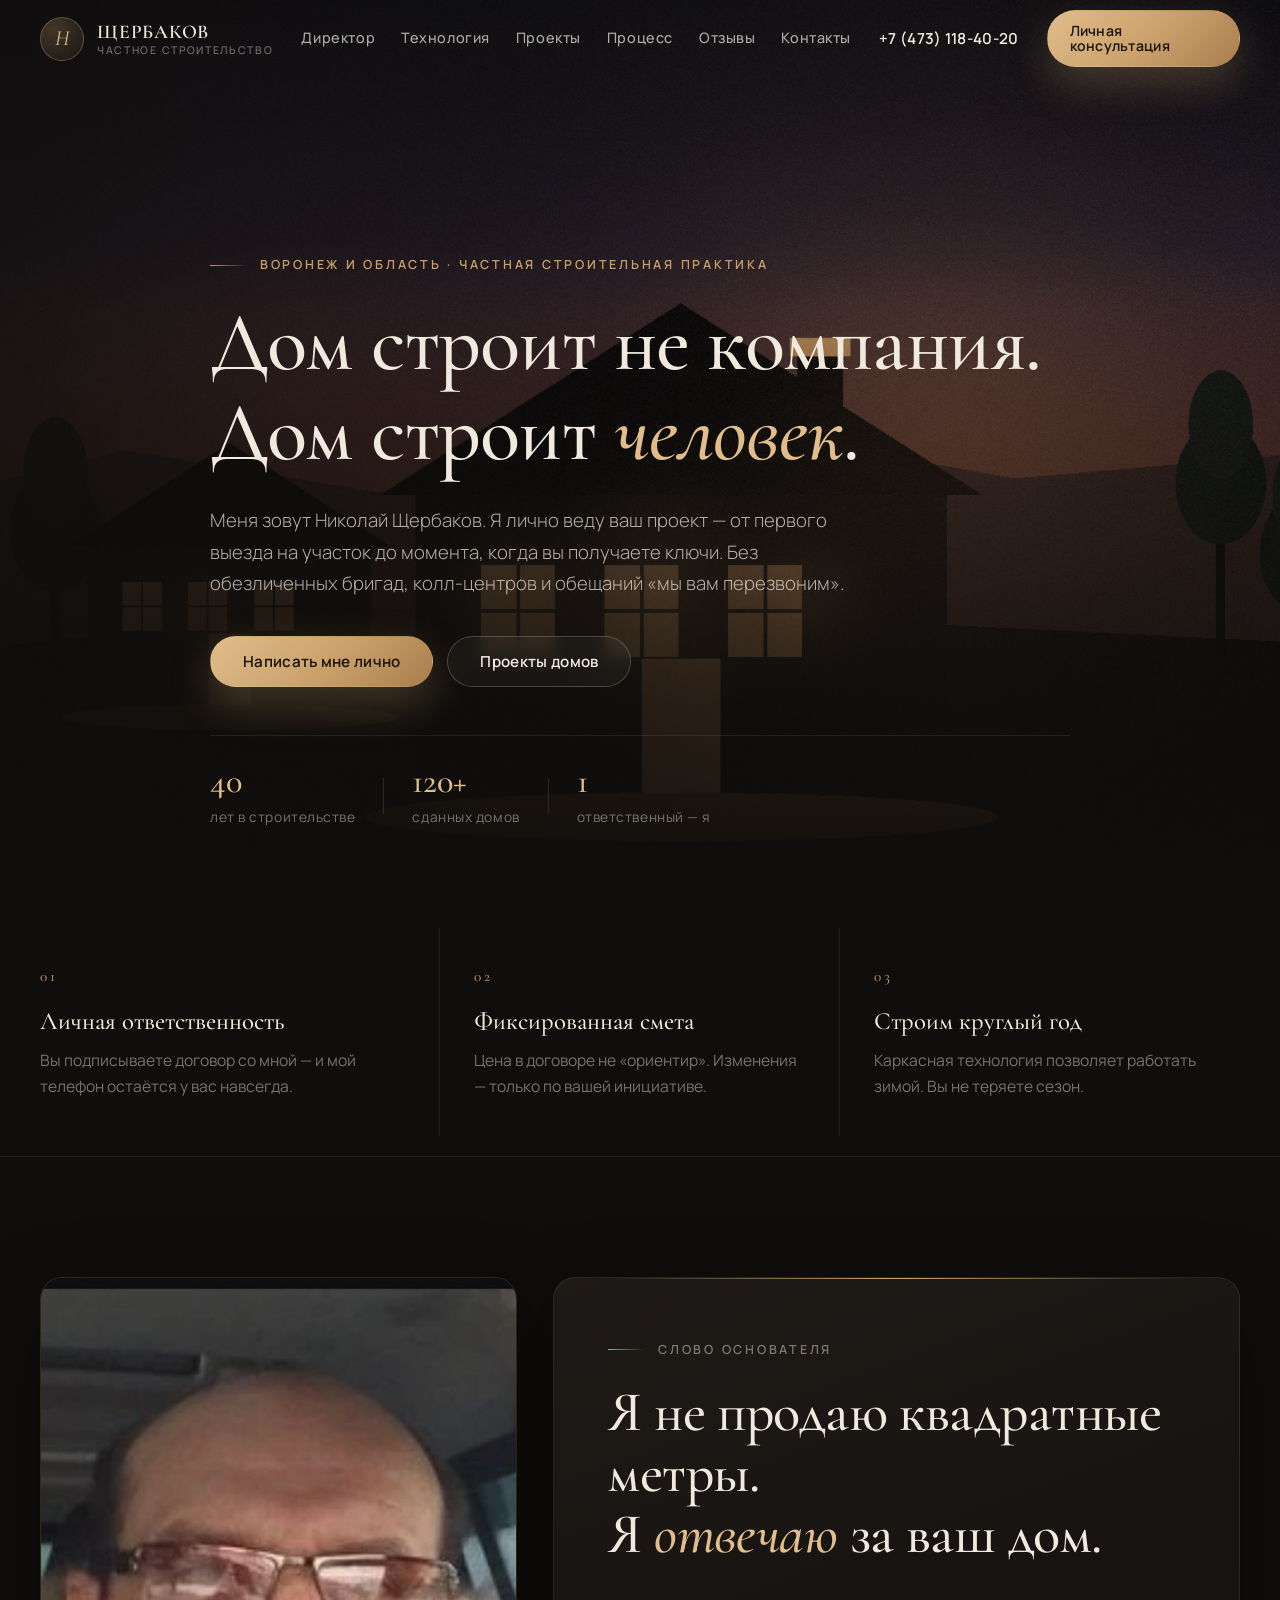
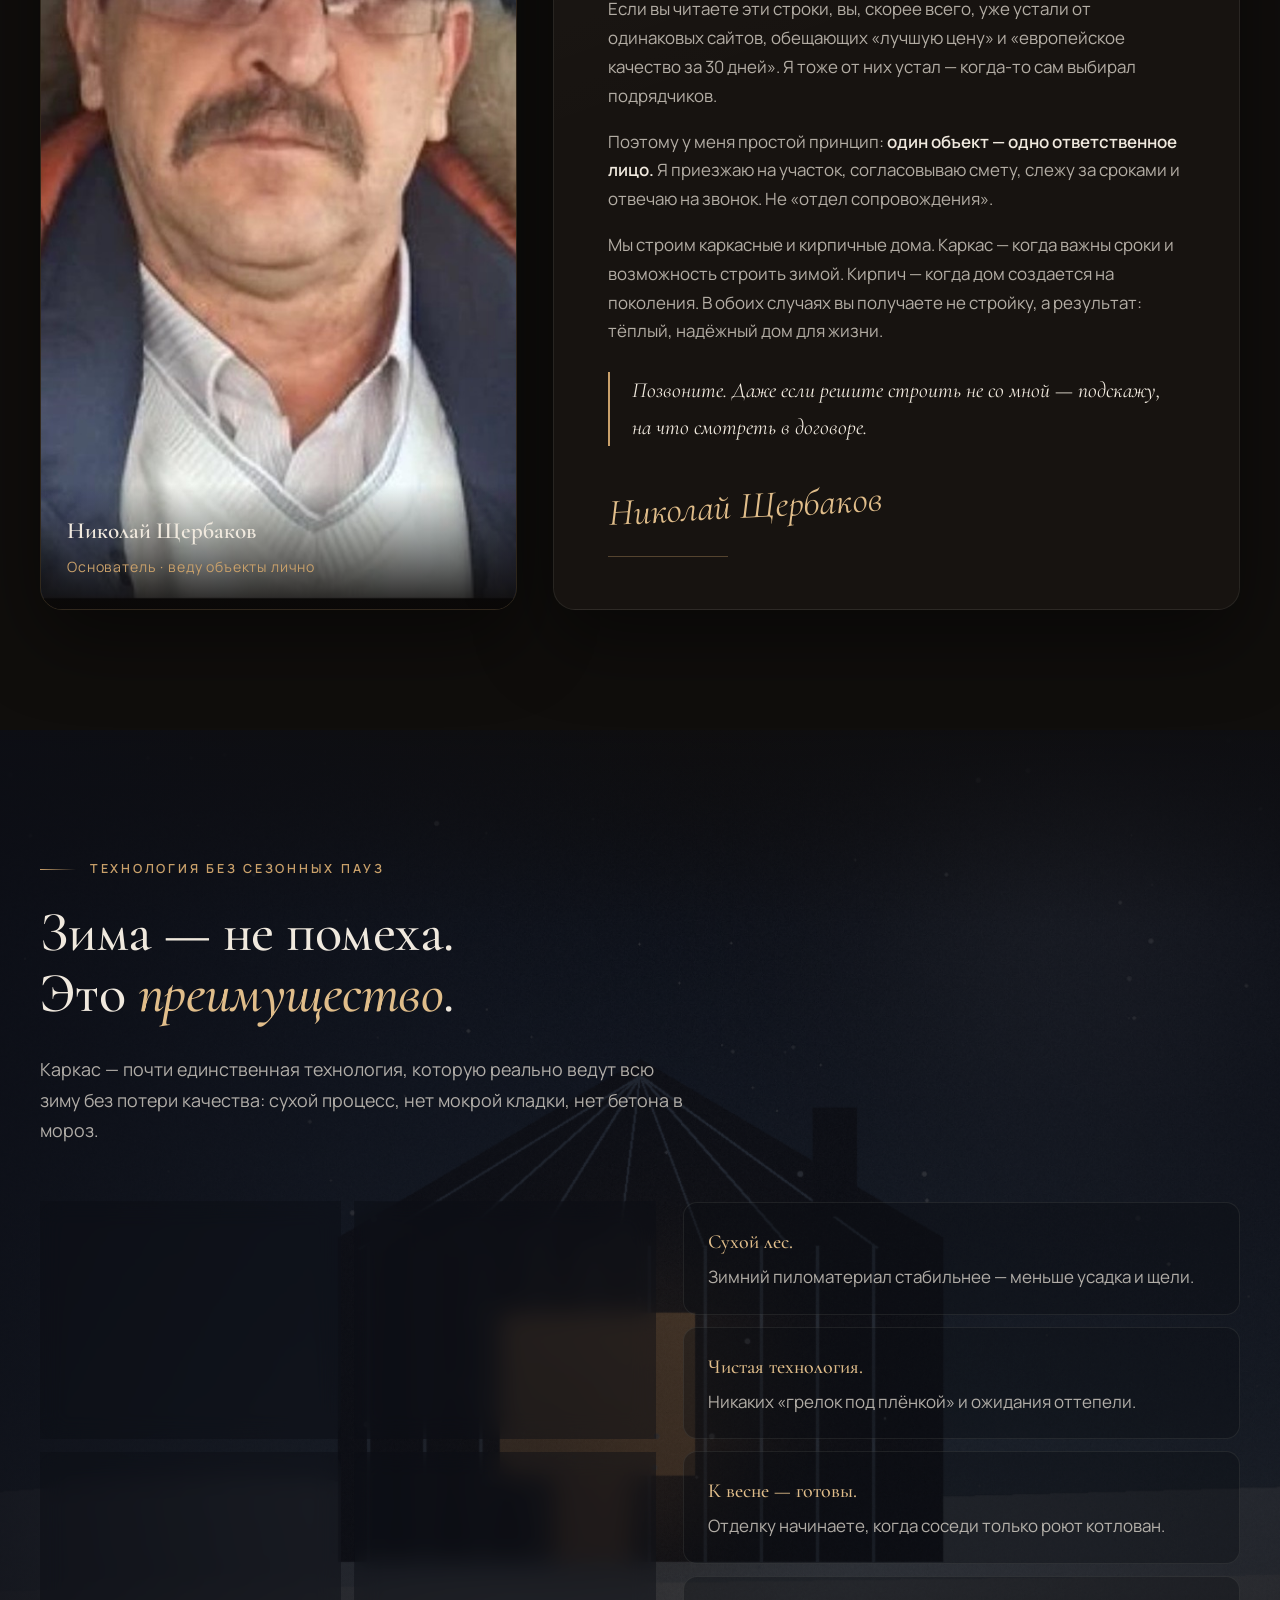
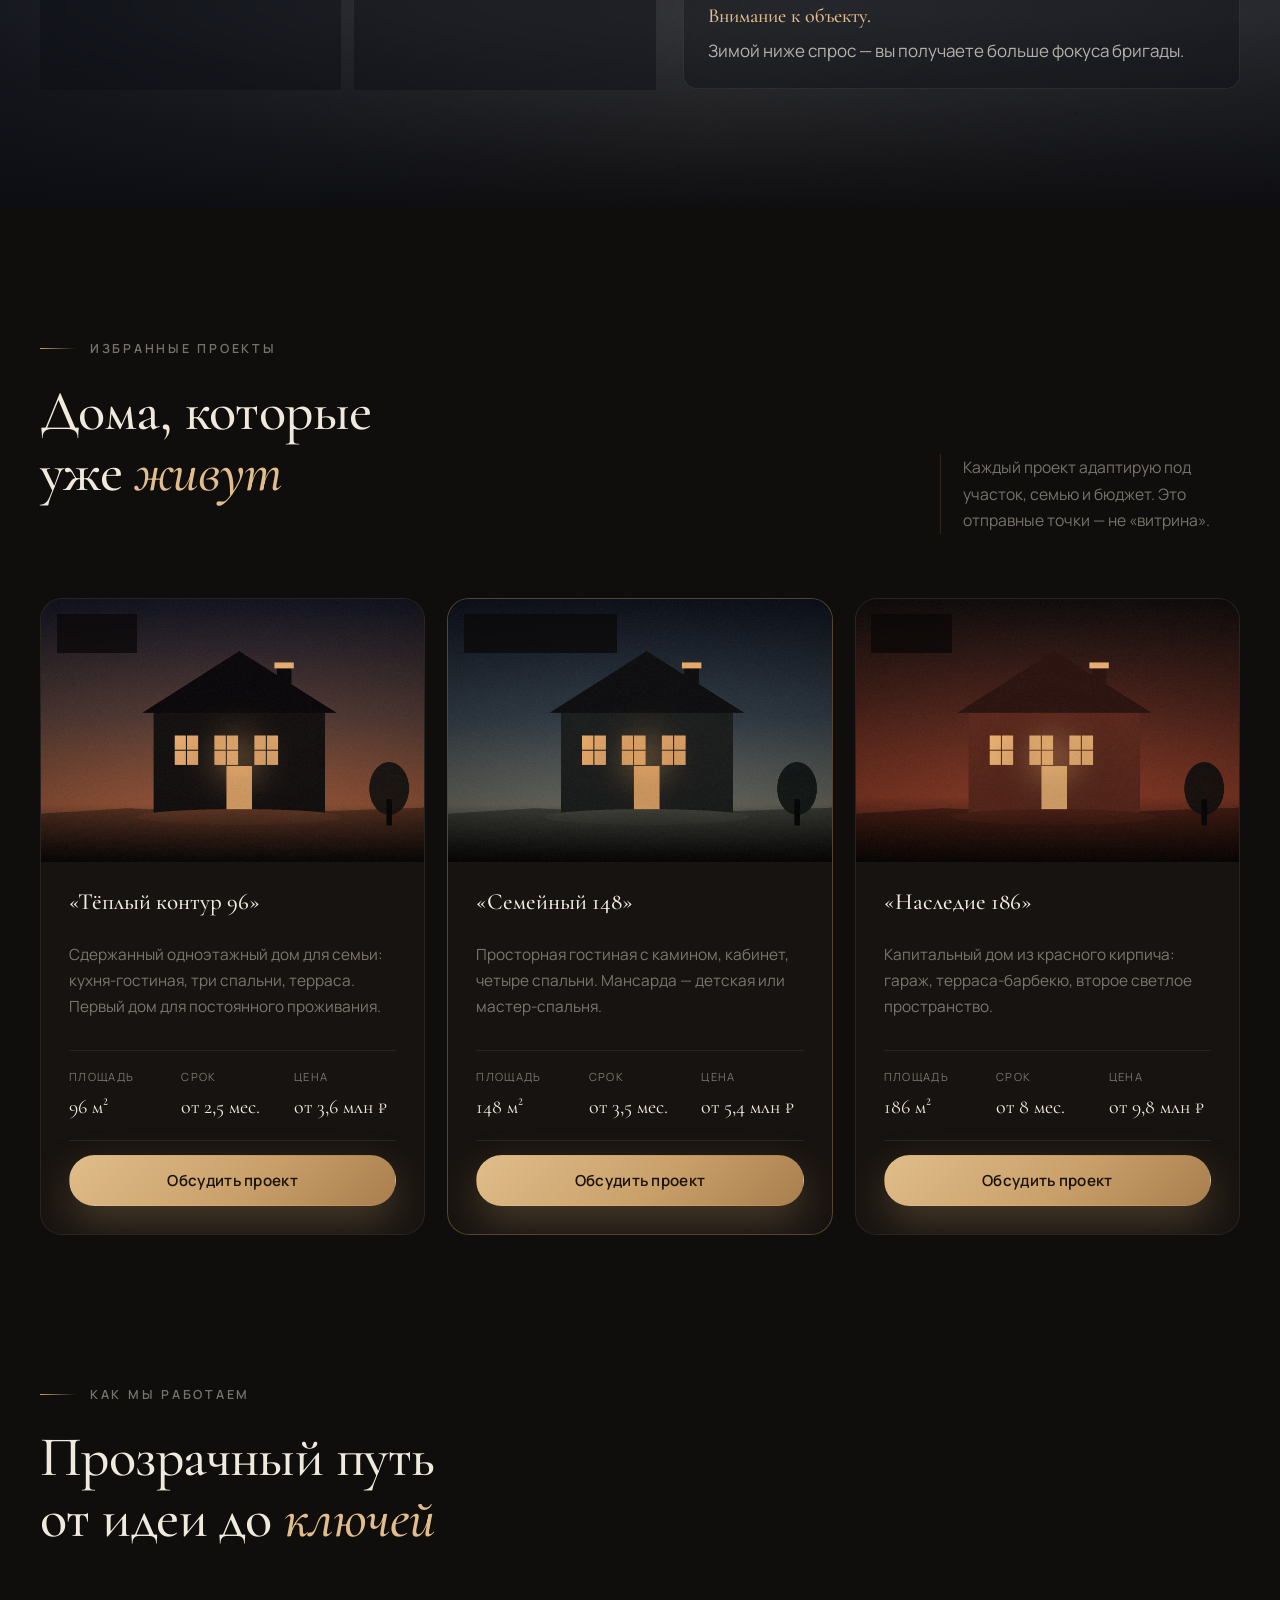
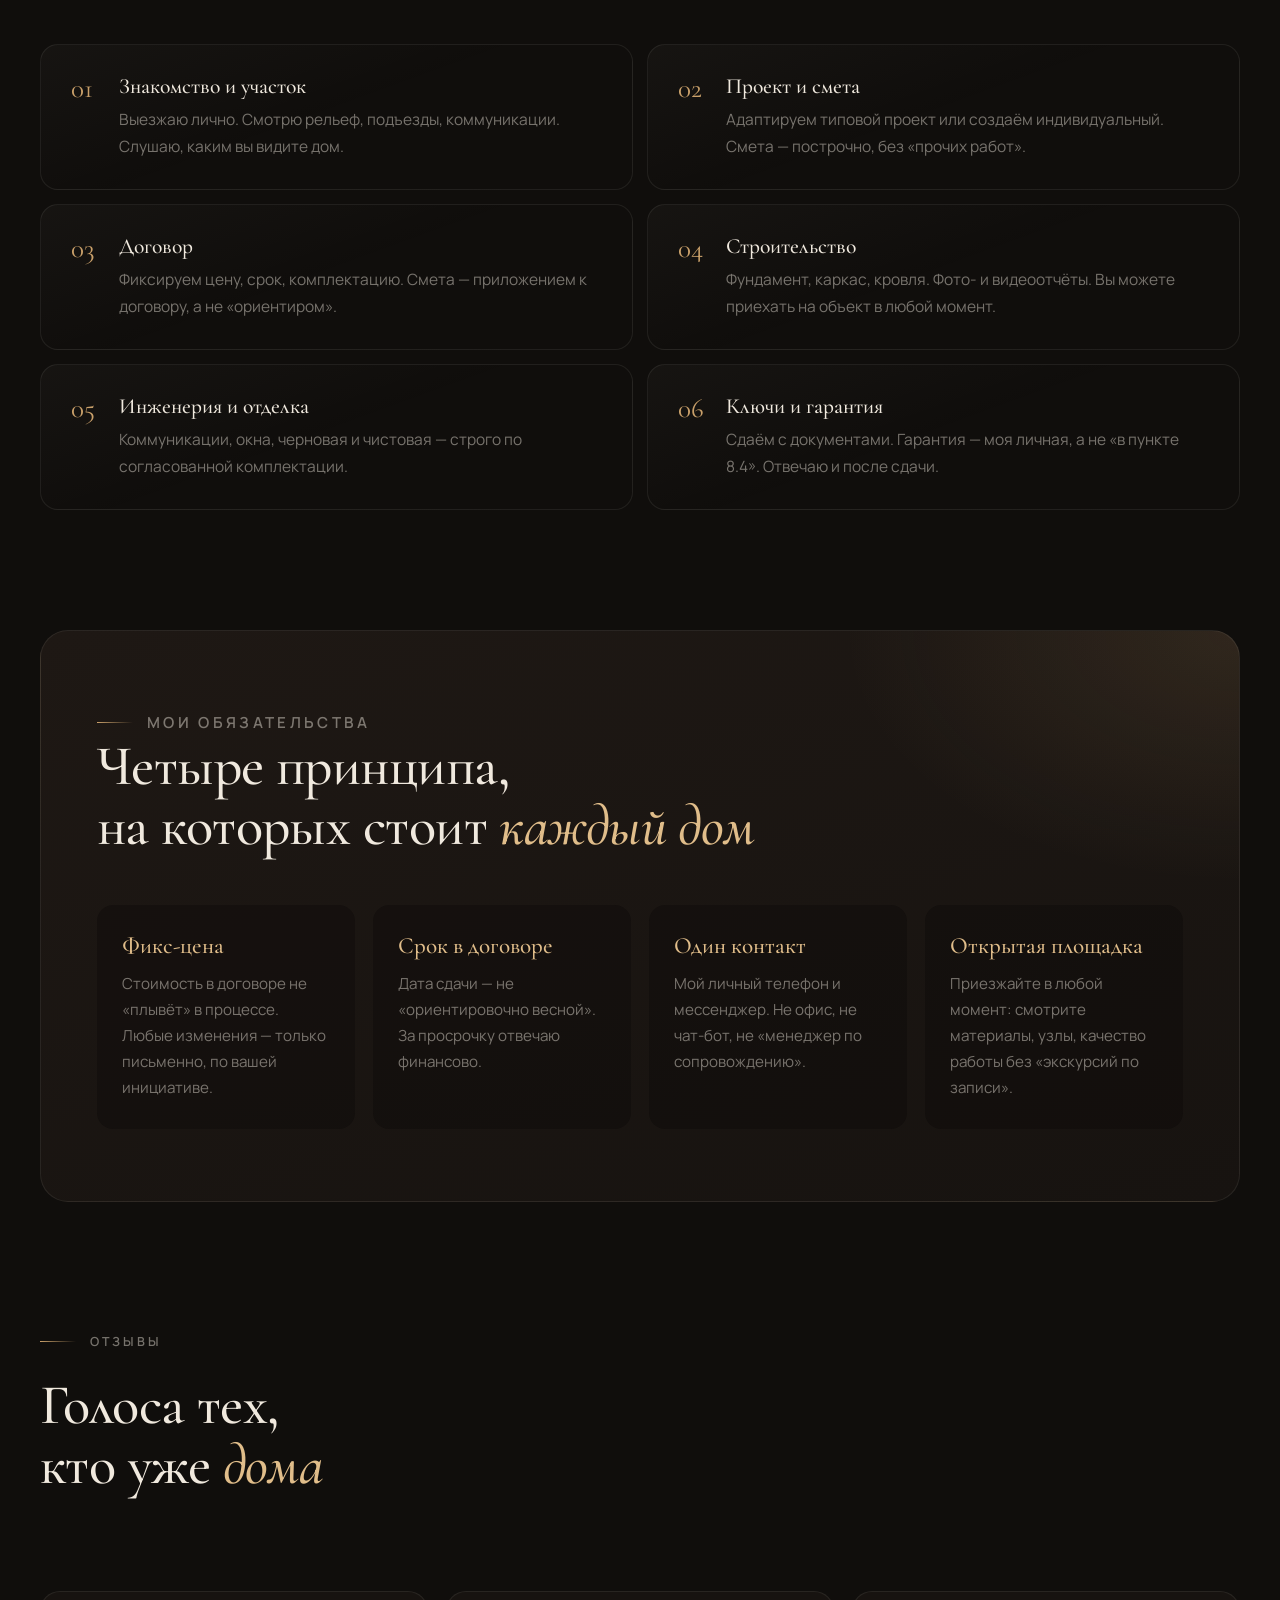
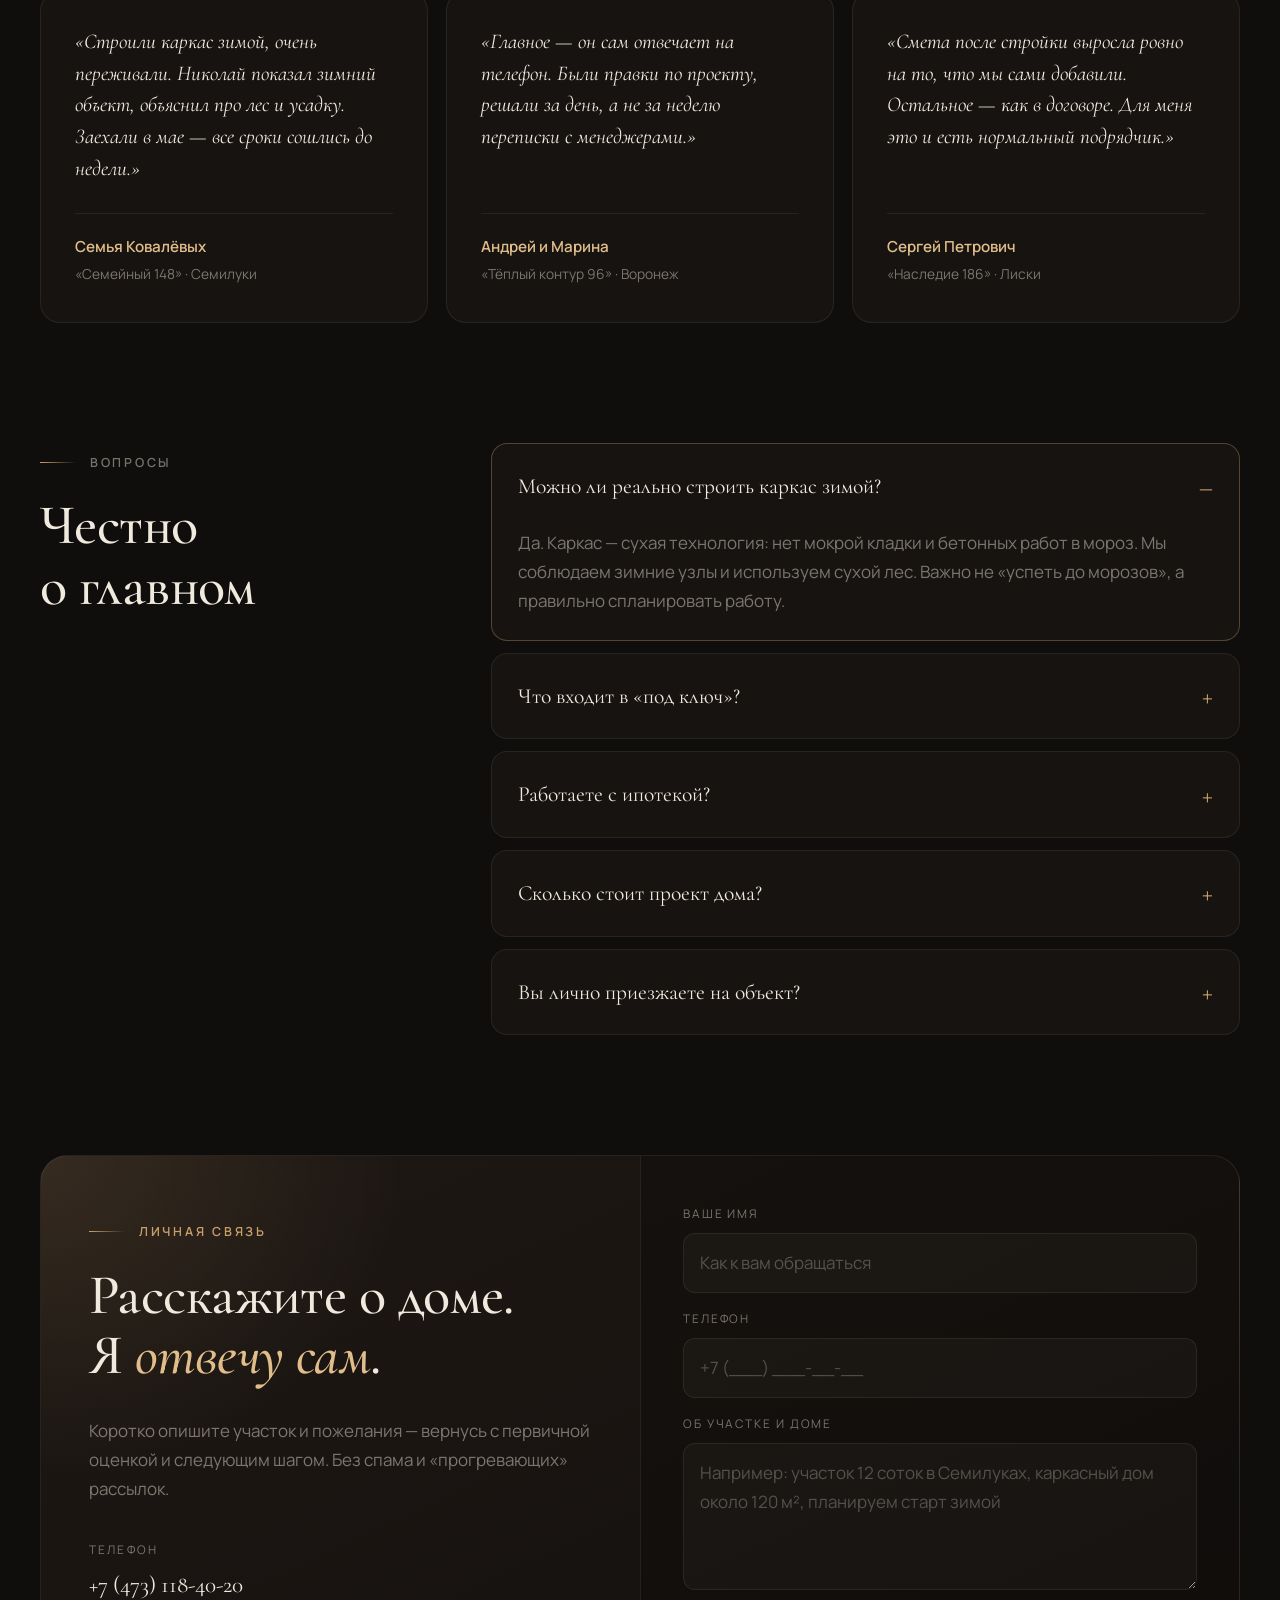
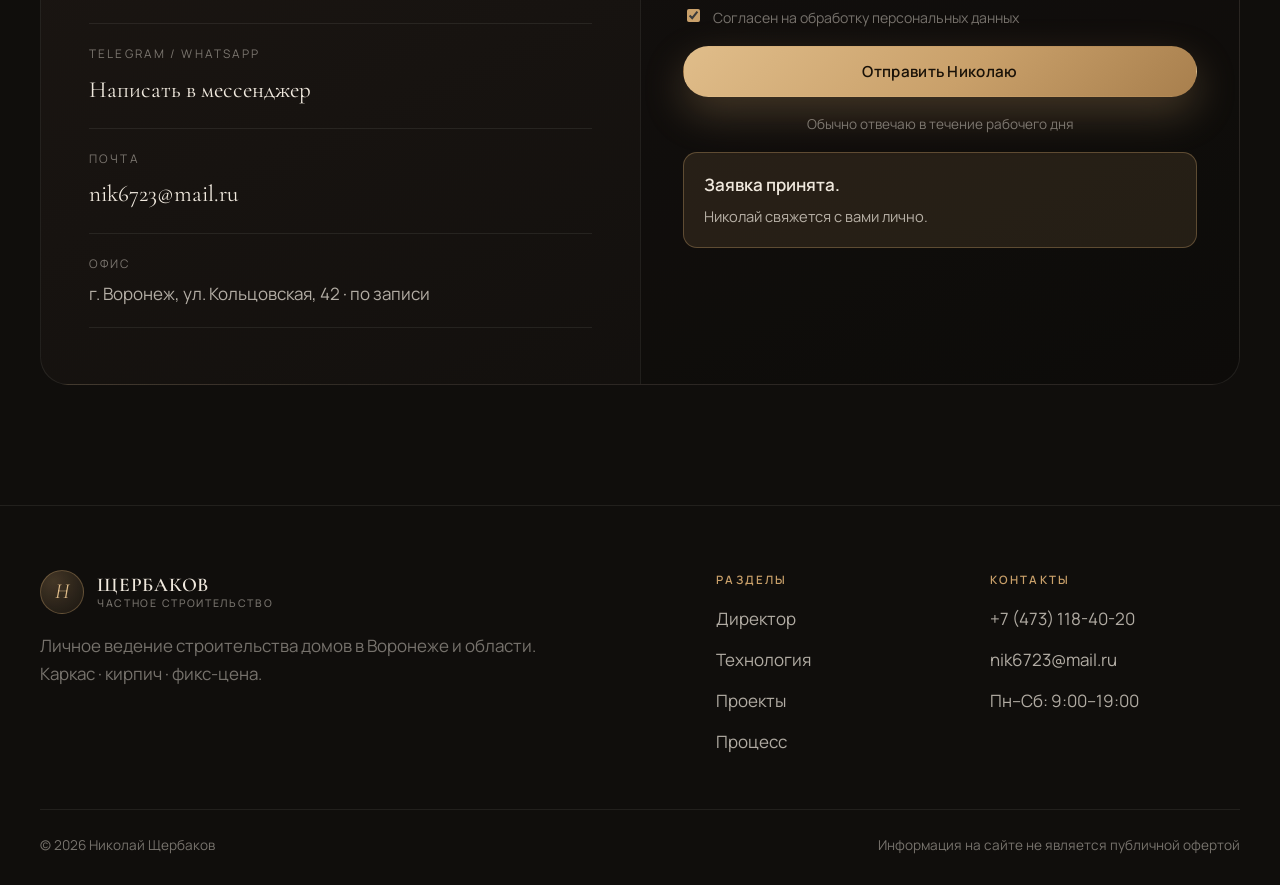
==== commit c3746337: "Update: 40 years experience, new email" ====
--- a/index.html
+++ b/index.html
@@ -48,7 +48,7 @@
           <a class="btn btn--line" href="#projects">Проекты домов</a>
         </div>
         <div class="hero__meta">
-          <div><strong>15</strong><span>лет практики</span></div>
+          <div><strong>40</strong><span>лет в строительстве</span></div>
           <div class="hero__meta-line"></div>
           <div><strong>120+</strong><span>сданных домов</span></div>
           <div class="hero__meta-line"></div>
@@ -361,7 +361,7 @@
           <ul class="contact__list">
             <li><span>Телефон</span><a href="tel:+74731184020">+7 (473) 118-40-20</a></li>
             <li><span>Telegram / WhatsApp</span><a href="https://wa.me/74731184020">Написать в мессенджер</a></li>
-            <li><span>Почта</span><a href="mailto:nikolay@scherbakov-dom.ru">nikolay@scherbakov-dom.ru</a></li>
+            <li><span>Почта</span><a href="mailto:nik6723@mail.ru">nik6723@mail.ru</a></li>
             <li><span>Офис</span><span>г. Воронеж, ул. Кольцовская, 42 · по записи</span></li>
           </ul>
         </div>
@@ -414,7 +414,7 @@
         <div>
           <h4>Контакты</h4>
           <a href="tel:+74731184020">+7 (473) 118-40-20</a>
-          <a href="mailto:nikolay@scherbakov-dom.ru">nikolay@scherbakov-dom.ru</a>
+          <a href="mailto:nik6723@mail.ru">nik6723@mail.ru</a>
           <span>Пн–Сб: 9:00–19:00</span>
         </div>
       </div>
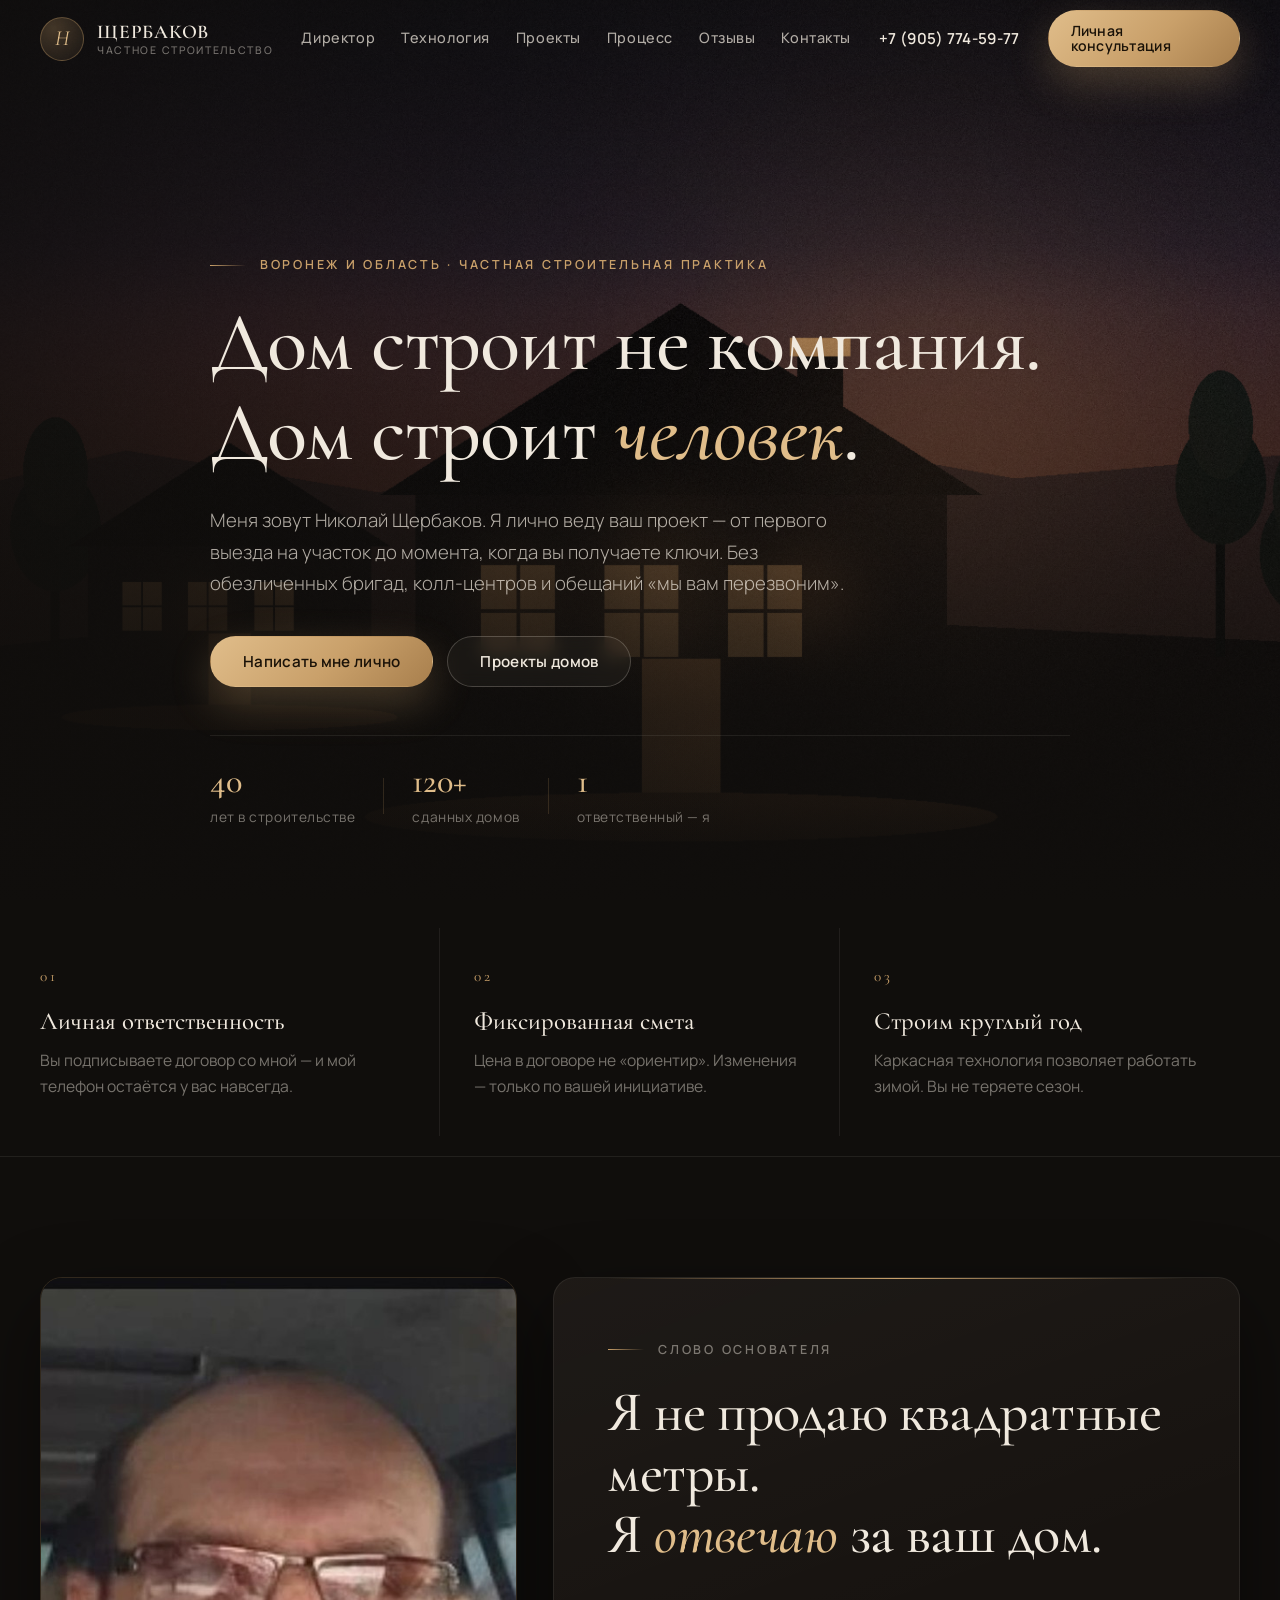
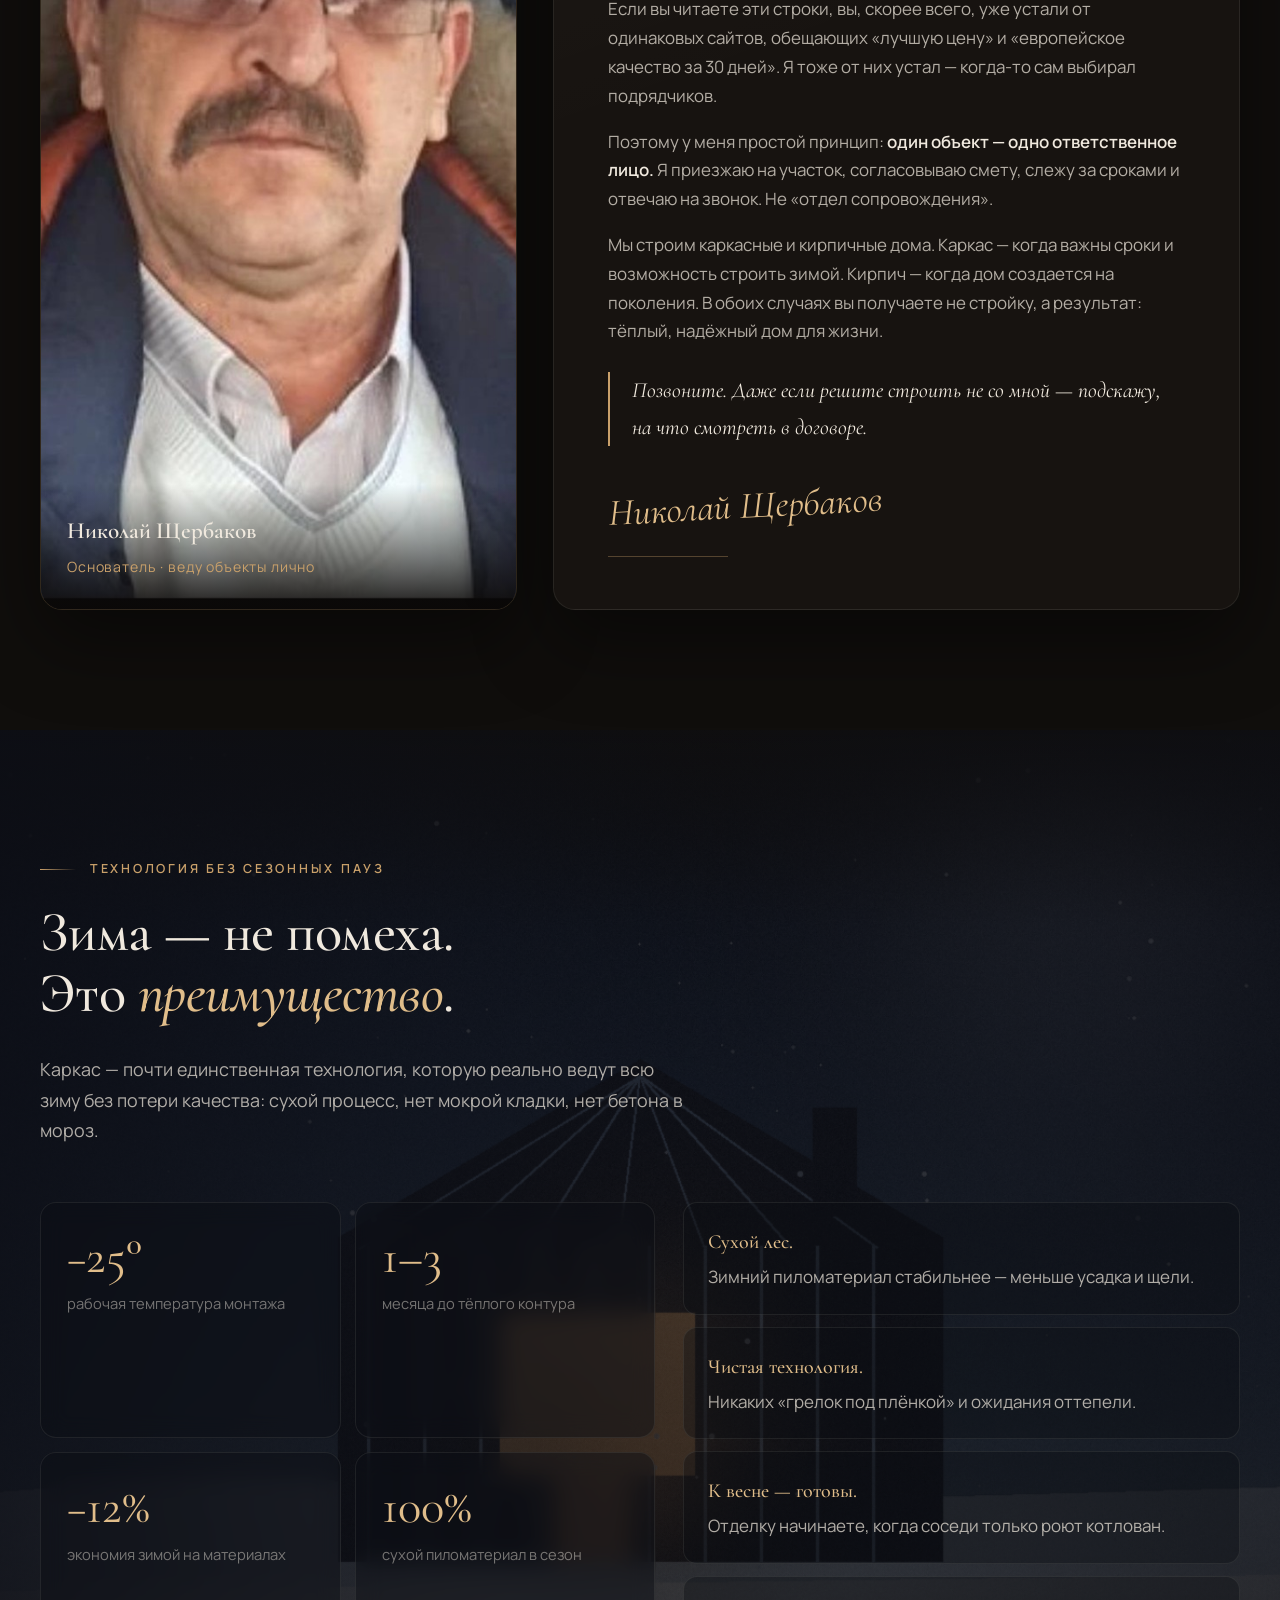
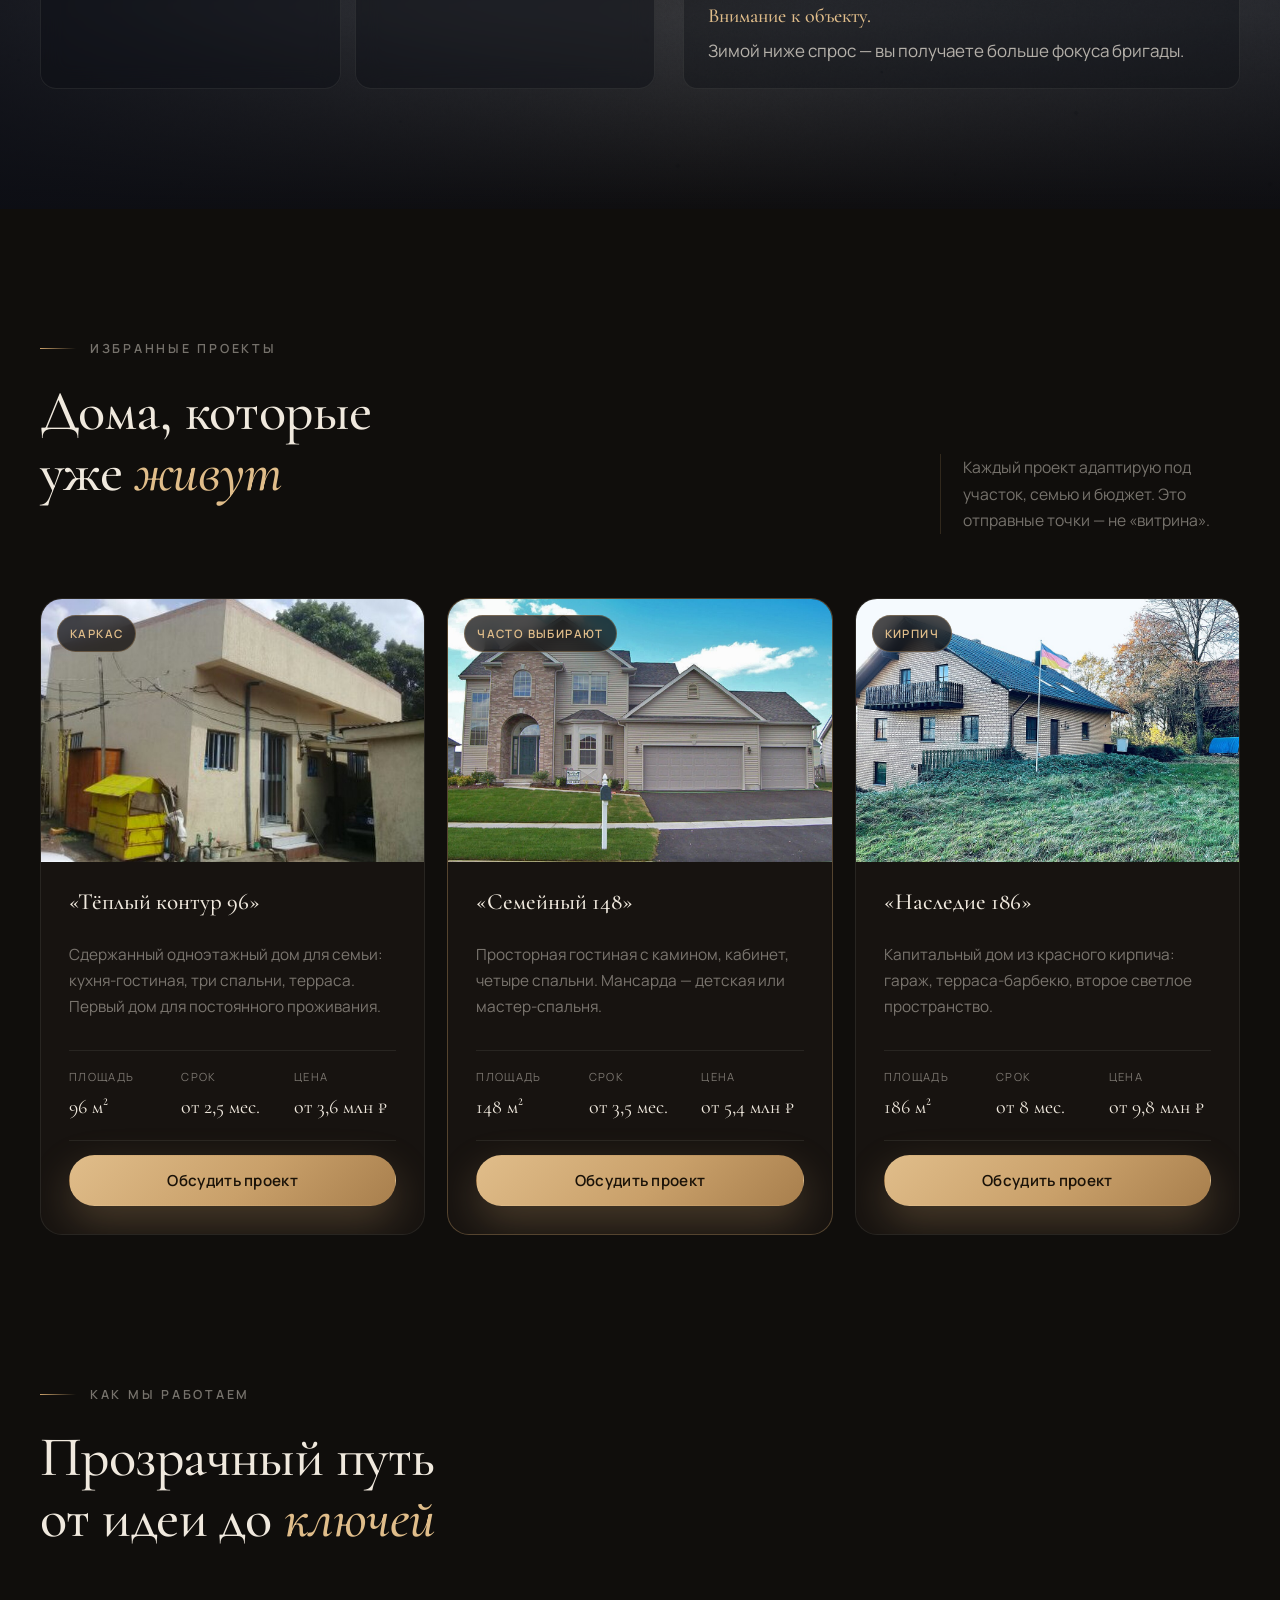
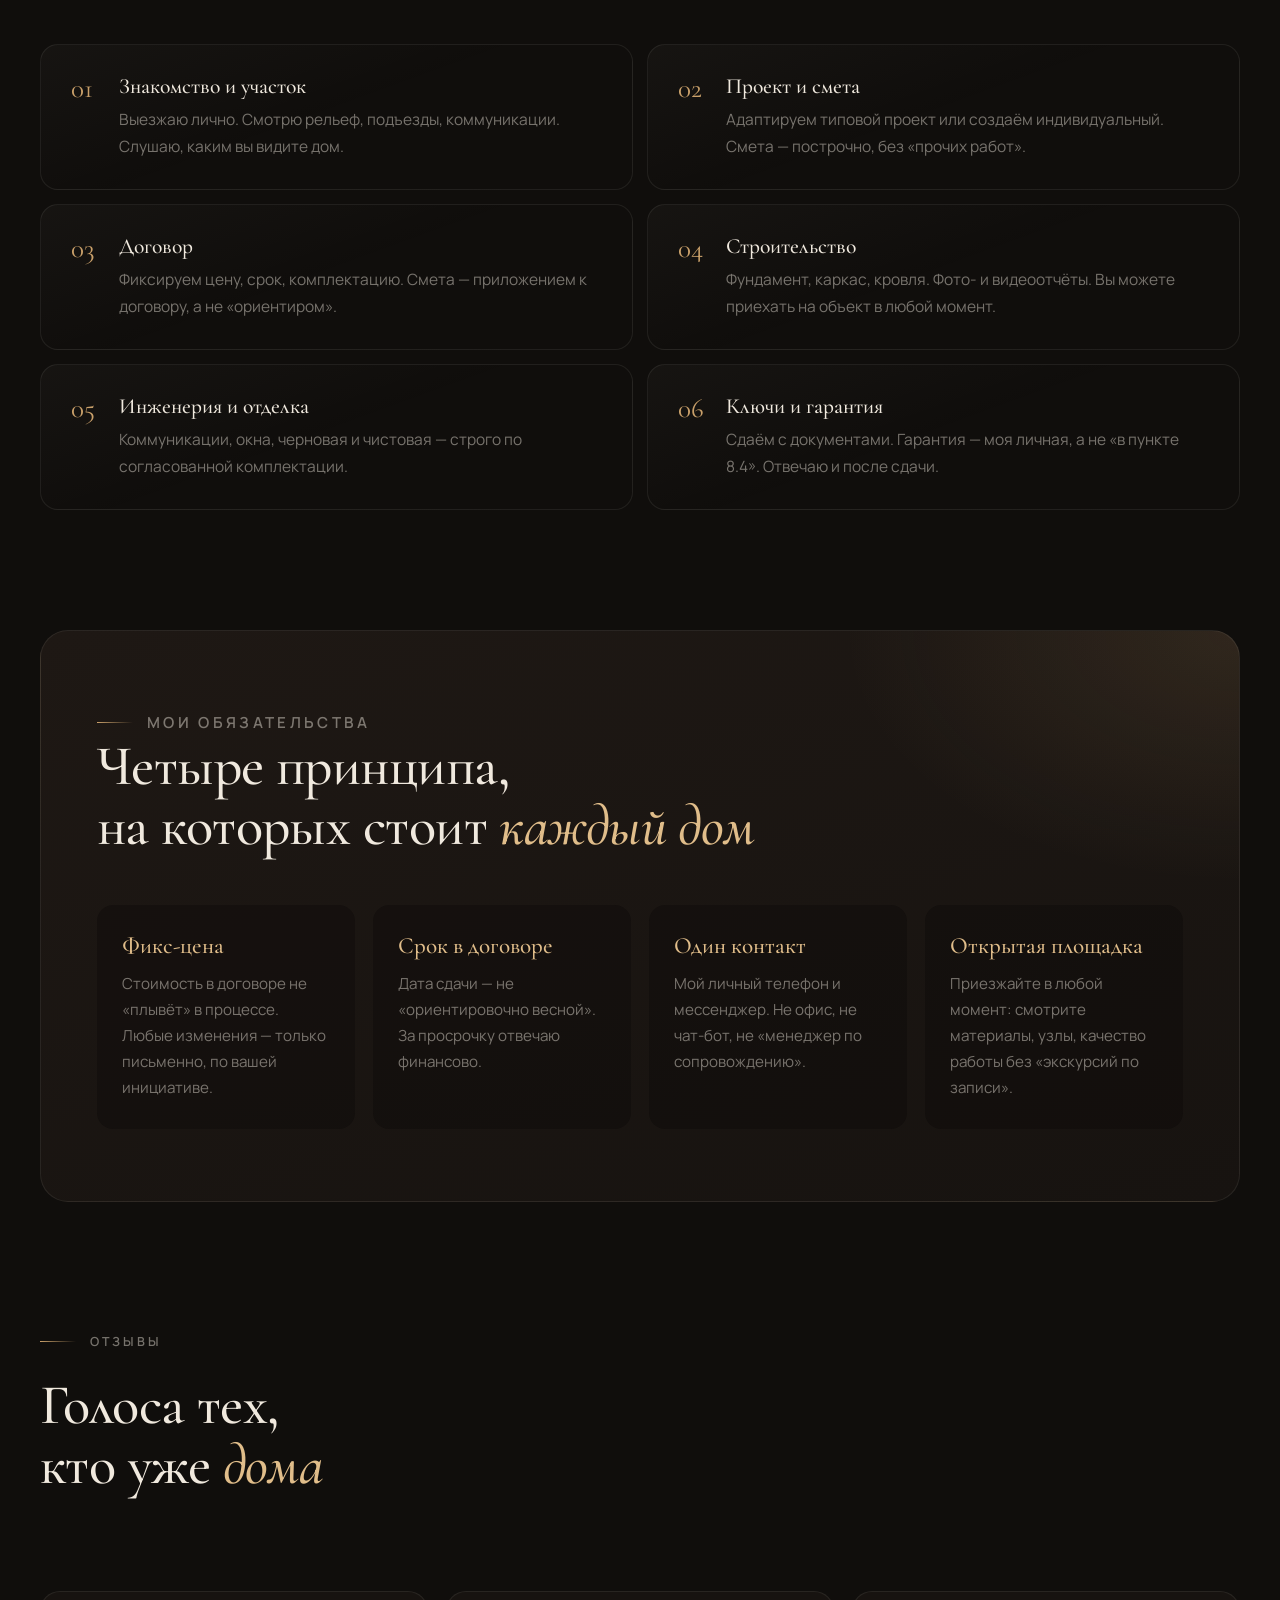
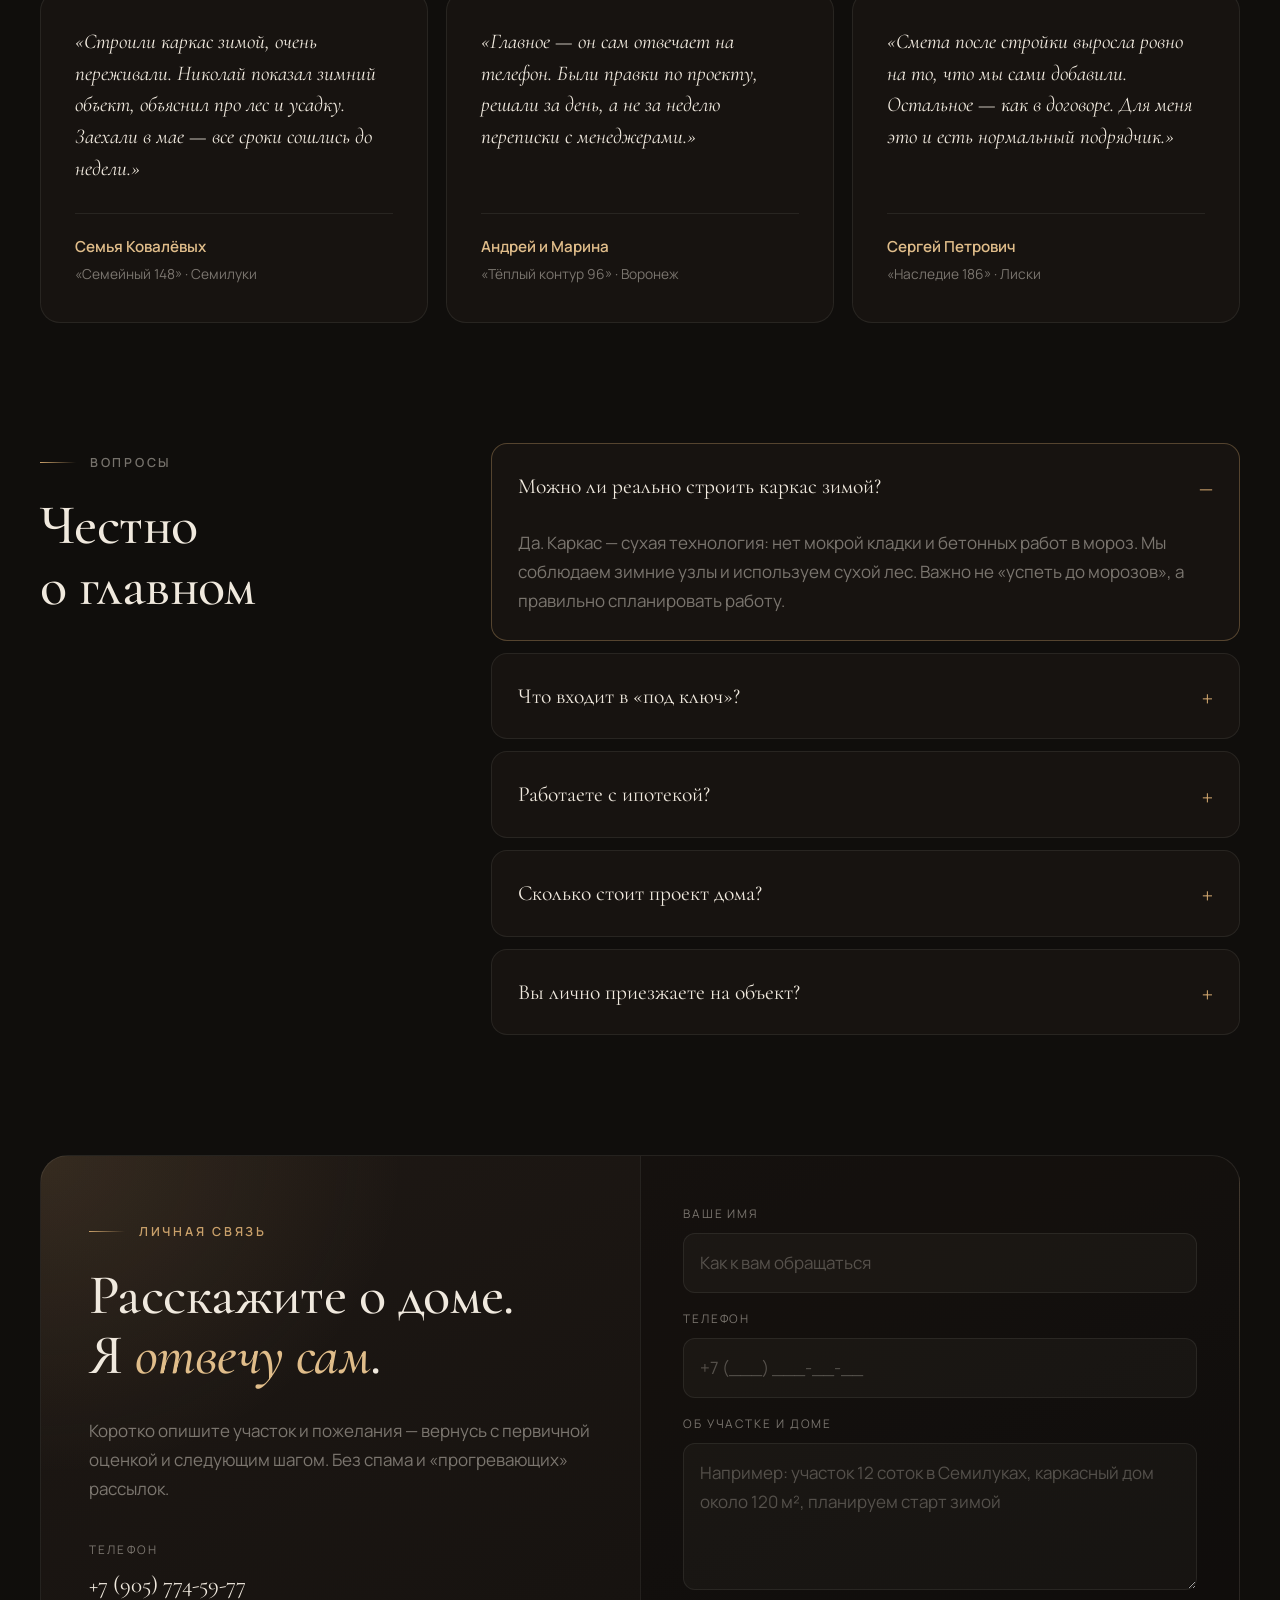
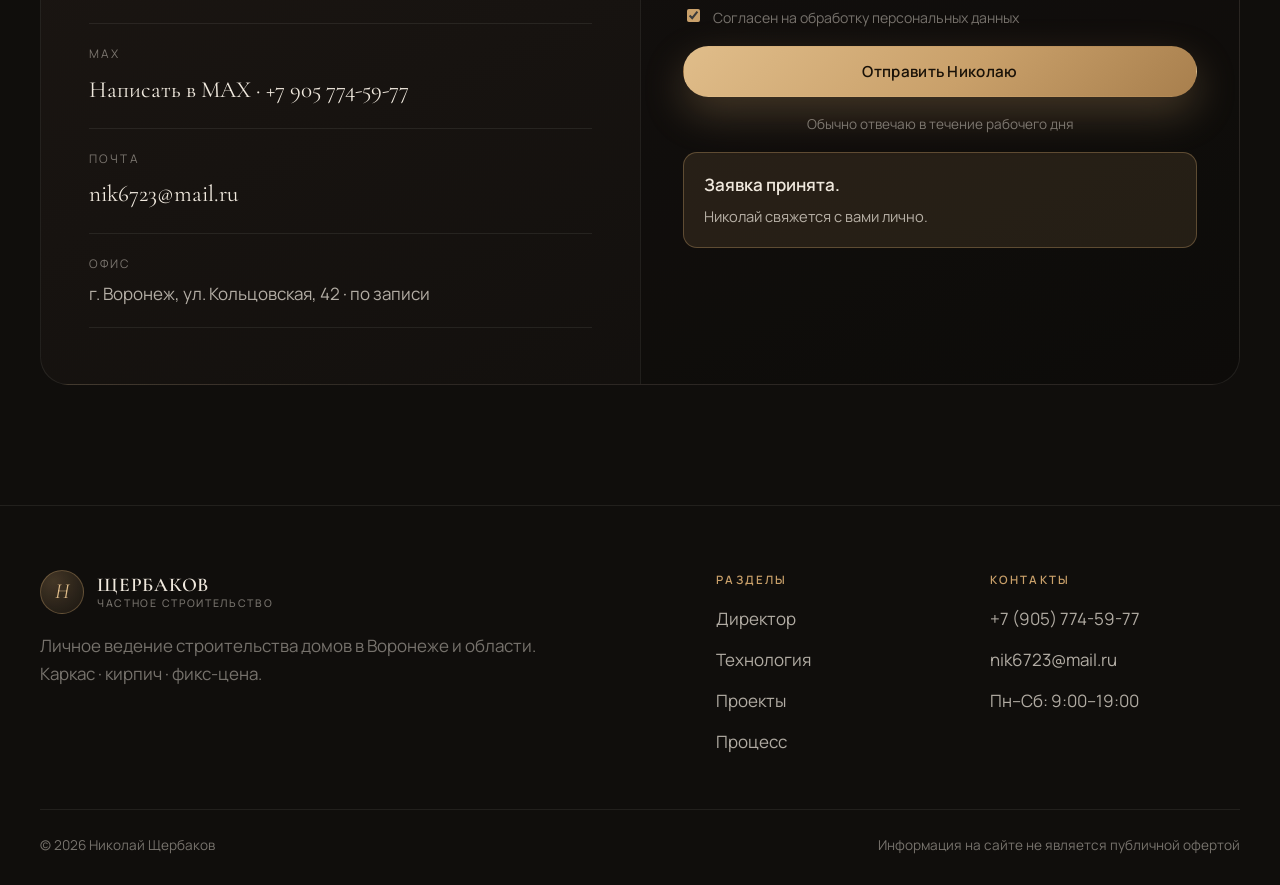
==== commit 39a75486: "New phone, MAX contact, realistic project photos" ====
--- a/index.html
+++ b/index.html
@@ -25,7 +25,7 @@
         <a href="#reviews">Отзывы</a>
         <a href="#contact">Контакты</a>
       </nav>
-      <a class="header__phone" href="tel:+74731184020">+7 (473) 118-40-20</a>
+      <a class="header__phone" href="tel:+79057745977">+7 (905) 774-59-77</a>
       <a class="btn btn--gold btn--sm header__cta" href="#contact">Личная консультация</a>
       <button class="burger" id="burger" aria-label="Меню" aria-expanded="false"><span></span><span></span></button>
     </div>
@@ -150,7 +150,7 @@
         <div class="projects__grid">
           <article class="project-card">
             <div class="project-card__media">
-              <img src="assets/project-frame.png" alt="Каркасный дом «Тёплый контур 96»" />
+              <img src="assets/project-frame.jpg" alt="Каркасный дом «Тёплый контур 96»" />
               <span class="project-card__tag">Каркас</span>
             </div>
             <div class="project-card__body">
@@ -167,7 +167,7 @@
 
           <article class="project-card project-card--featured">
             <div class="project-card__media">
-              <img src="assets/project-family.png" alt="Каркасный дом «Семейный 148»" />
+              <img src="assets/project-family.jpg" alt="Каркасный дом «Семейный 148»" />
               <span class="project-card__tag">Часто выбирают</span>
             </div>
             <div class="project-card__body">
@@ -184,7 +184,7 @@
 
           <article class="project-card">
             <div class="project-card__media">
-              <img src="assets/project-brick.png" alt="Кирпичный дом «Наследие 186»" />
+              <img src="assets/project-brick.jpg" alt="Кирпичный дом «Наследие 186»" />
               <span class="project-card__tag">Кирпич</span>
             </div>
             <div class="project-card__body">
@@ -359,8 +359,8 @@
           <h2>Расскажите о доме.<br />Я <em>отвечу сам</em>.</h2>
           <p class="contact__lead">Коротко опишите участок и пожелания — вернусь с первичной оценкой и следующим шагом. Без спама и «прогревающих» рассылок.</p>
           <ul class="contact__list">
-            <li><span>Телефон</span><a href="tel:+74731184020">+7 (473) 118-40-20</a></li>
-            <li><span>Telegram / WhatsApp</span><a href="https://wa.me/74731184020">Написать в мессенджер</a></li>
+            <li><span>Телефон</span><a href="tel:+79057745977">+7 (905) 774-59-77</a></li>
+            <li><span>MAX</span><a href="https://max.ru/" target="_blank" rel="noopener">Написать в MAX · +7 905 774-59-77</a></li>
             <li><span>Почта</span><a href="mailto:nik6723@mail.ru">nik6723@mail.ru</a></li>
             <li><span>Офис</span><span>г. Воронеж, ул. Кольцовская, 42 · по записи</span></li>
           </ul>
@@ -413,7 +413,7 @@
         </div>
         <div>
           <h4>Контакты</h4>
-          <a href="tel:+74731184020">+7 (473) 118-40-20</a>
+          <a href="tel:+79057745977">+7 (905) 774-59-77</a>
           <a href="mailto:nik6723@mail.ru">nik6723@mail.ru</a>
           <span>Пн–Сб: 9:00–19:00</span>
         </div>
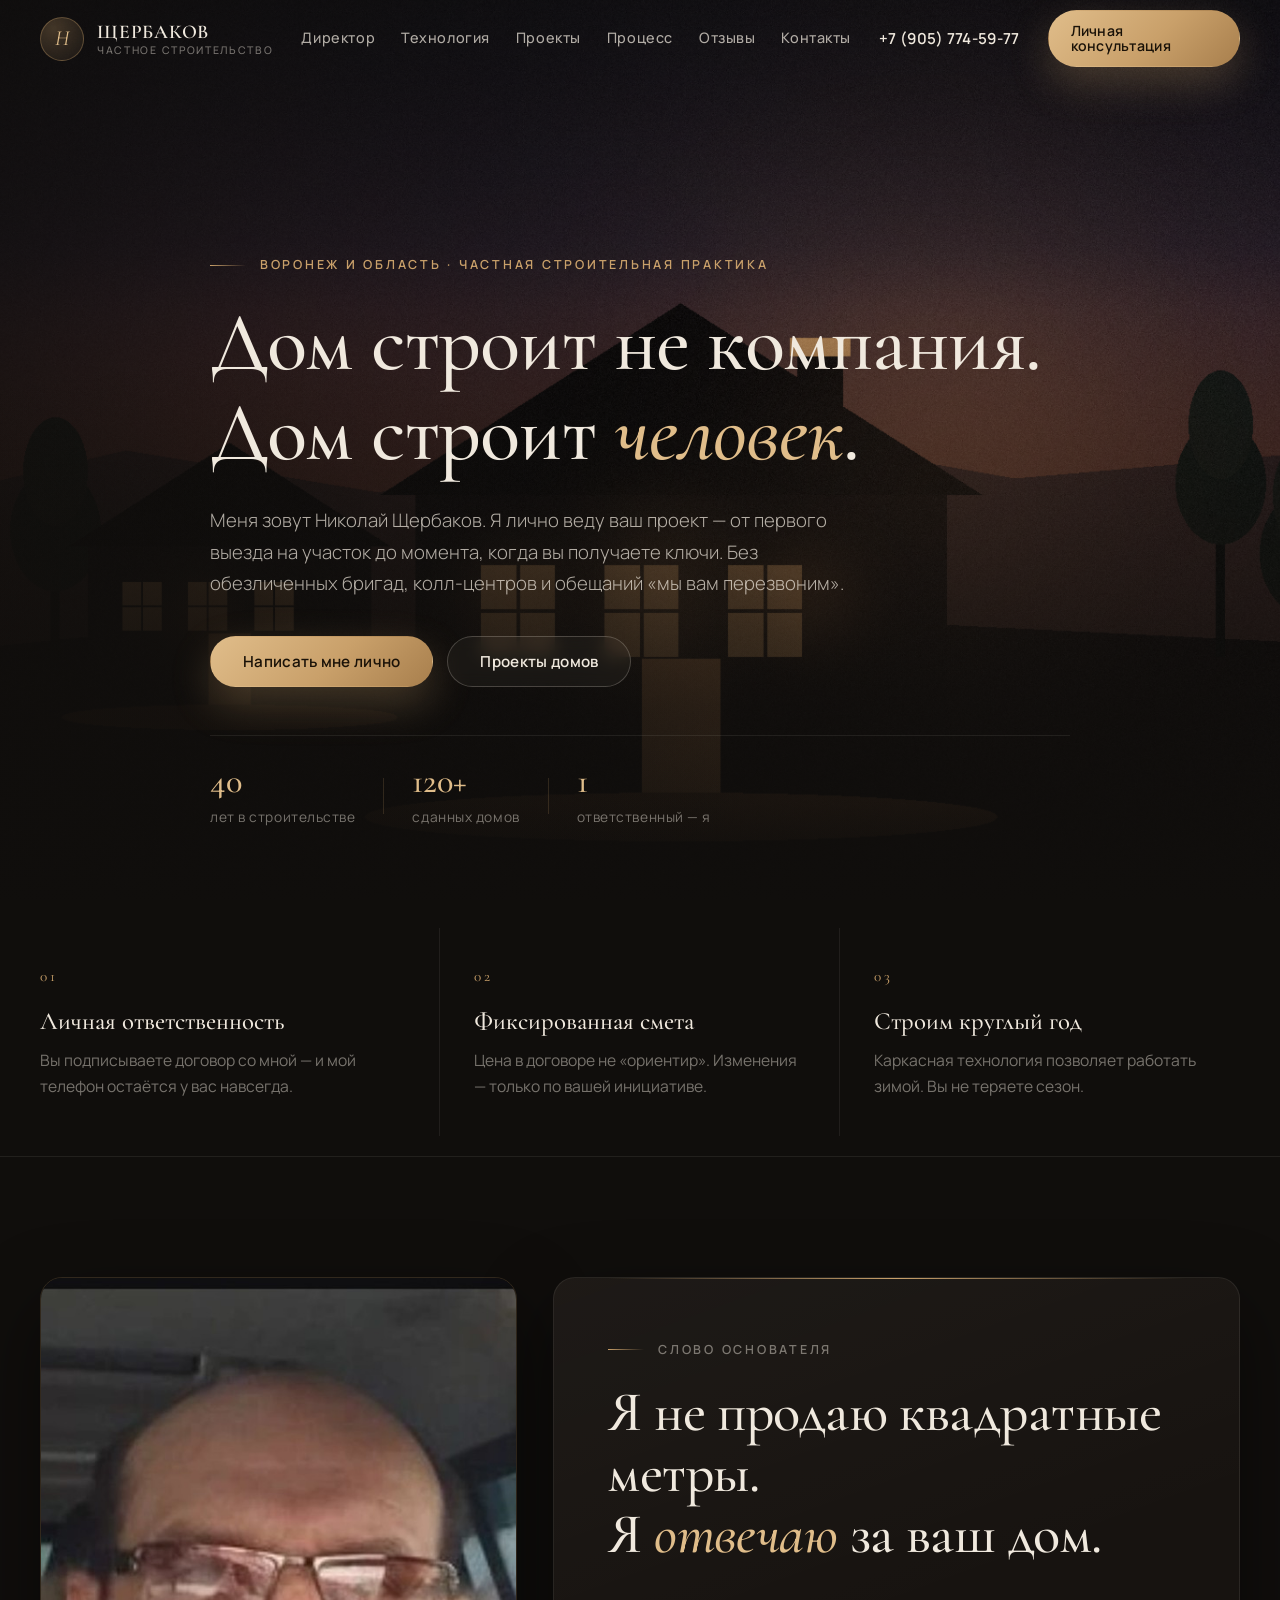
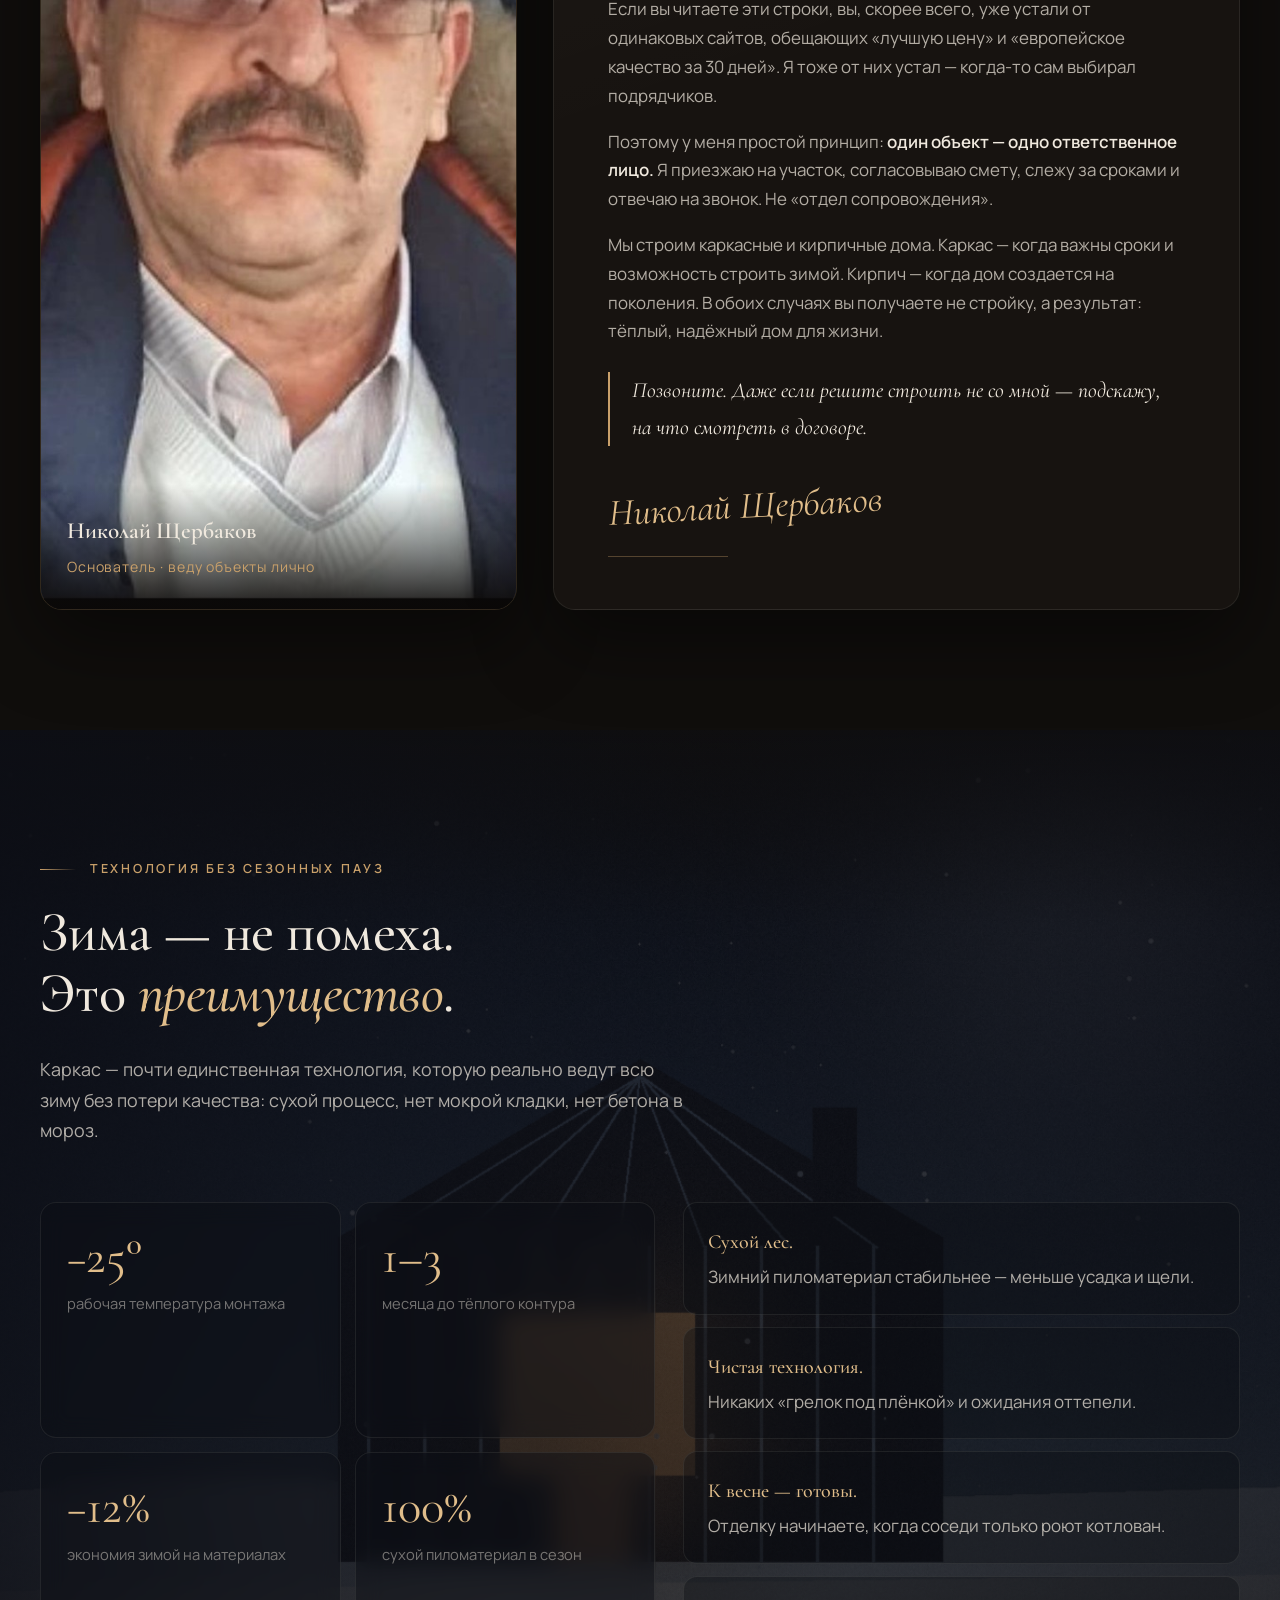
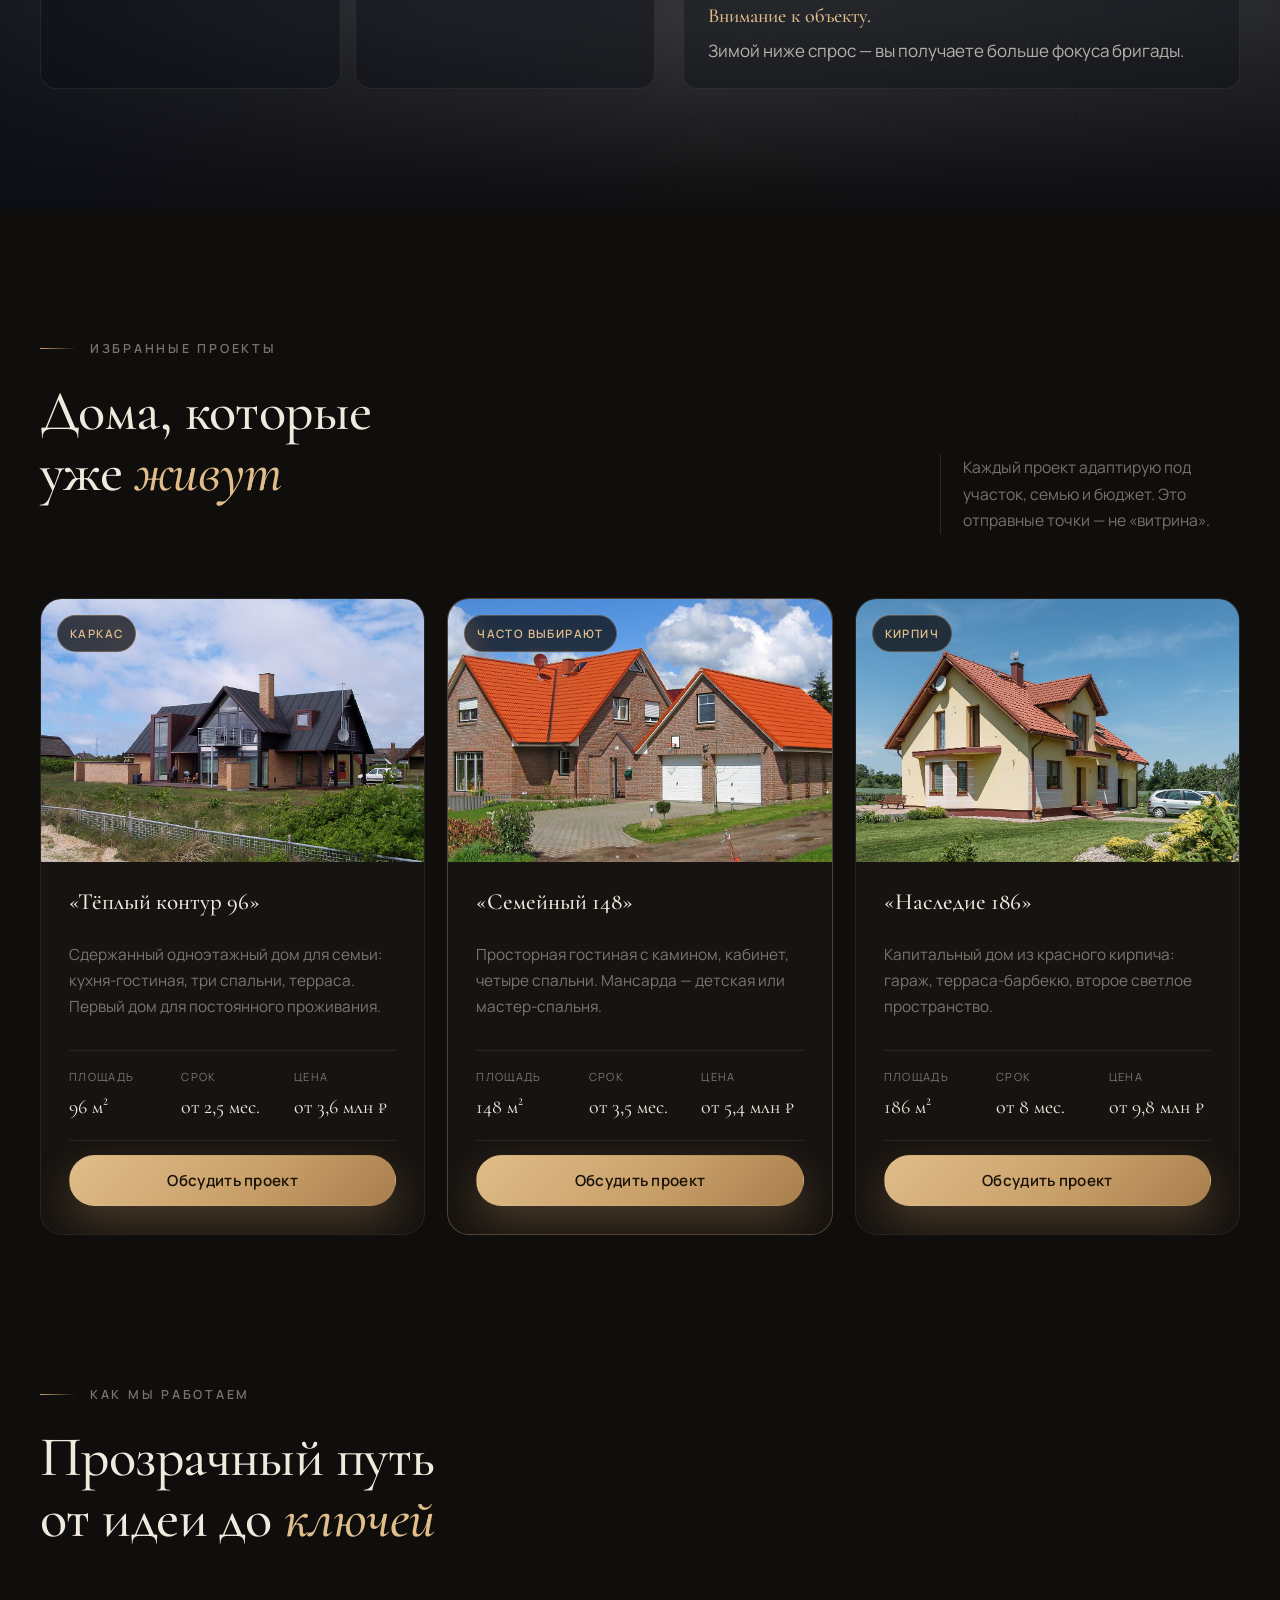
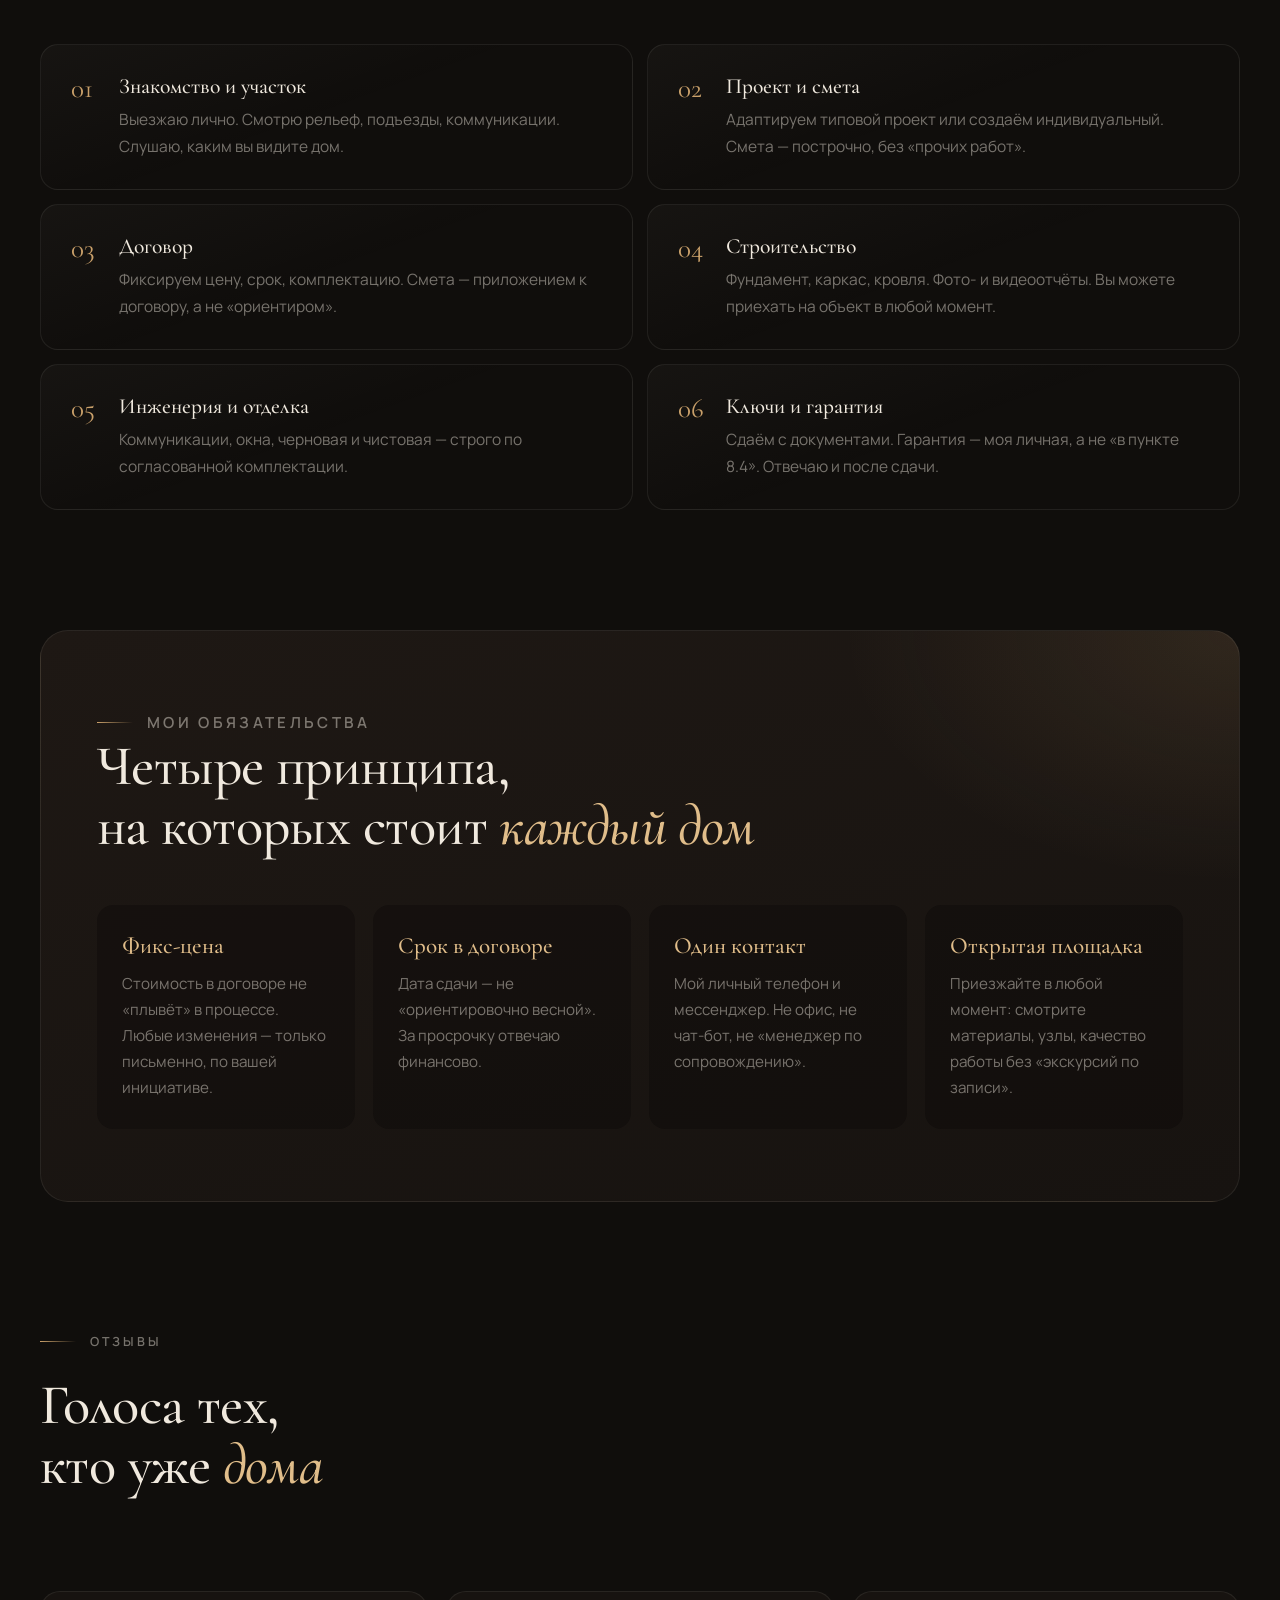
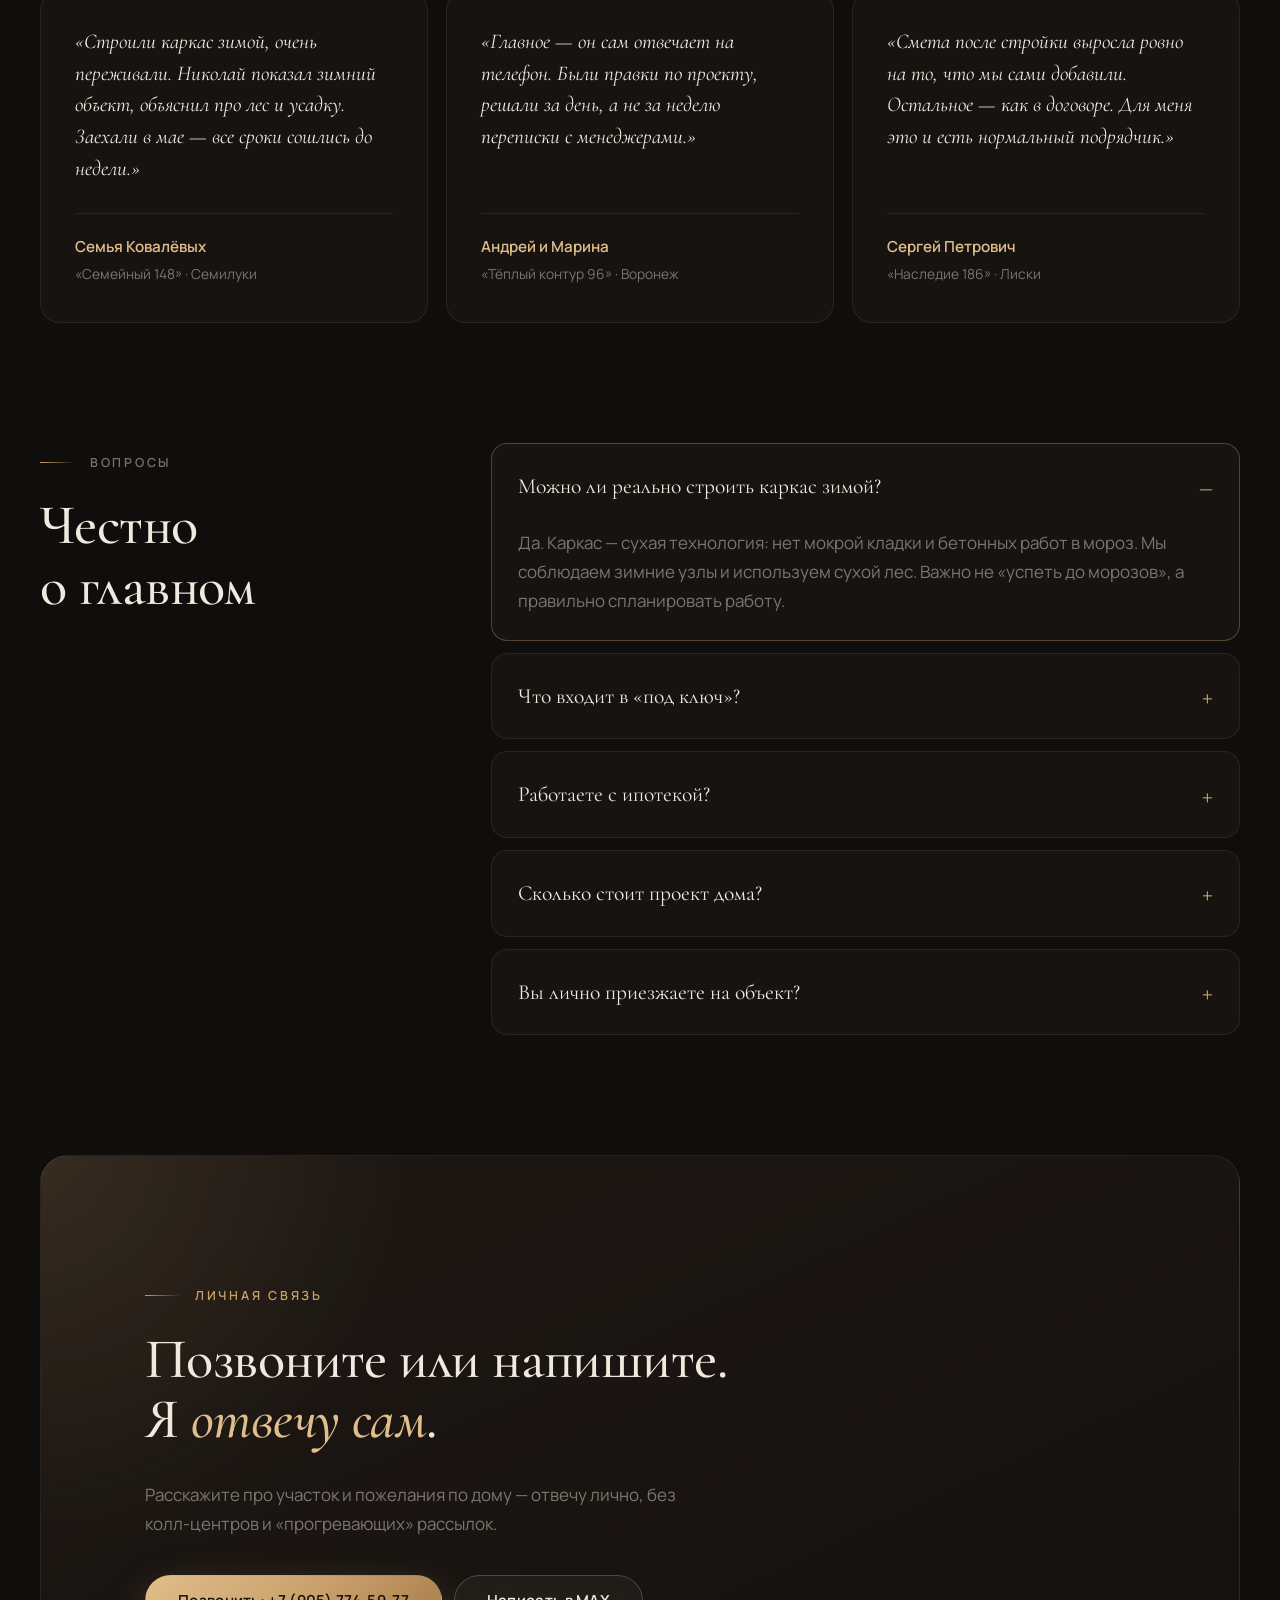
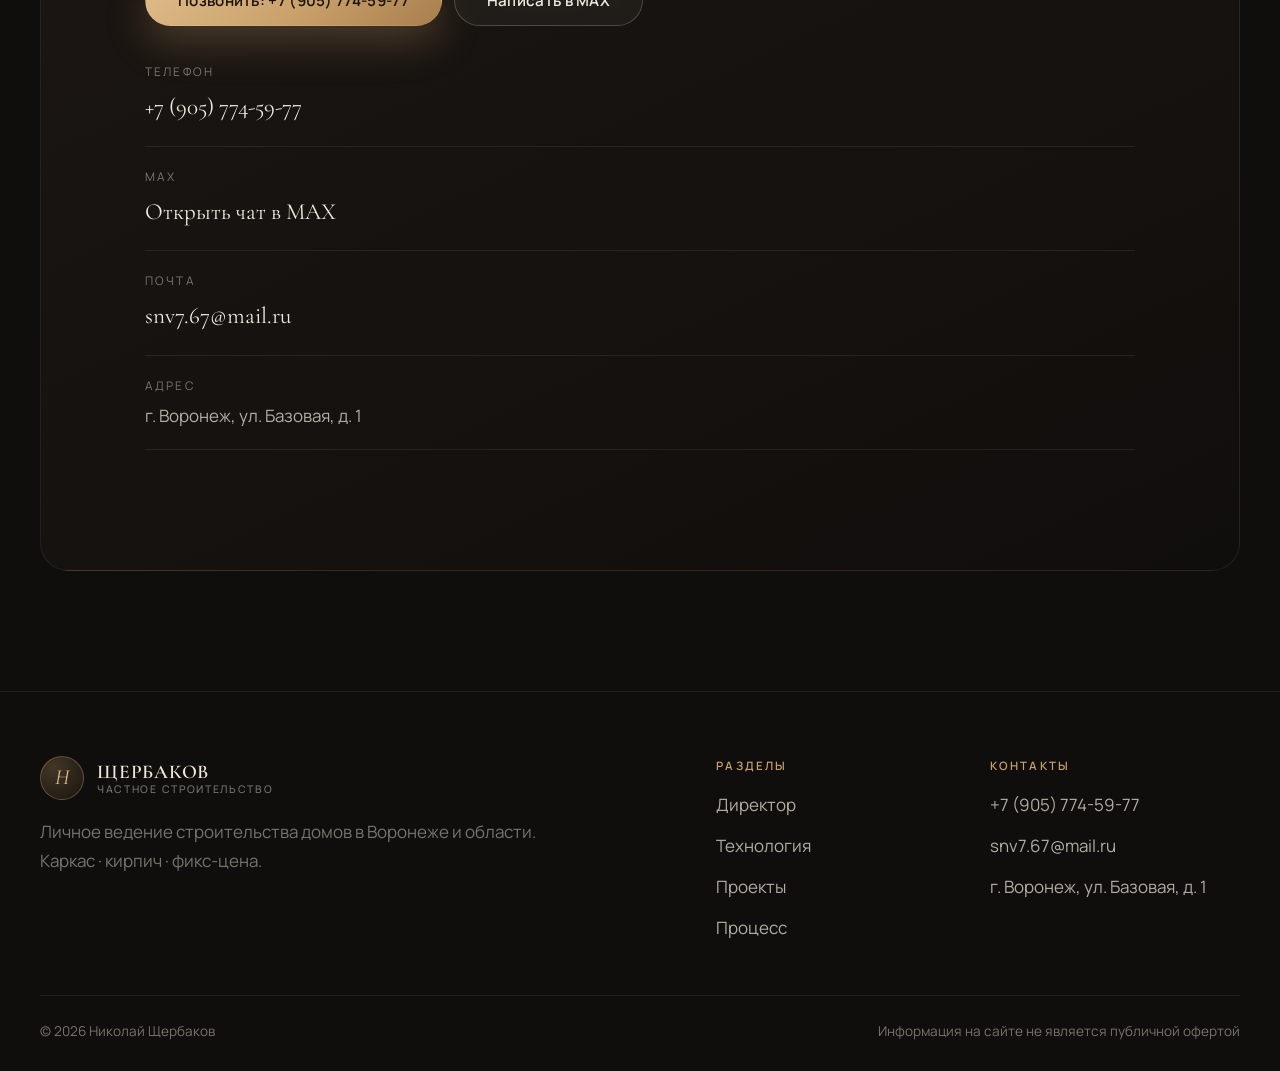
==== commit 812d9d96: "Remove form, update email/address/MAX link" ====
--- a/index.html
+++ b/index.html
@@ -353,43 +353,22 @@
 
     <!-- CONTACT -->
     <section class="contact" id="contact">
-      <div class="container contact__grid">
+      <div class="container contact__wrap">
         <div class="contact__info">
           <p class="eyebrow eyebrow--gold">Личная связь</p>
-          <h2>Расскажите о доме.<br />Я <em>отвечу сам</em>.</h2>
-          <p class="contact__lead">Коротко опишите участок и пожелания — вернусь с первичной оценкой и следующим шагом. Без спама и «прогревающих» рассылок.</p>
+          <h2>Позвоните или напишите.<br />Я <em>отвечу сам</em>.</h2>
+          <p class="contact__lead">Расскажите про участок и пожелания по дому — отвечу лично, без колл-центров и «прогревающих» рассылок.</p>
+          <div class="contact__actions">
+            <a class="btn btn--gold" href="tel:+79057745977">Позвонить: +7 (905) 774-59-77</a>
+            <a class="btn btn--line" href="https://max.ru/u/f9LHodD0cOI3rZ-3_4uqNWYrUk6KgFX-YNyeYutl3tM_GfEQ8ma0cEyF7GM" target="_blank" rel="noopener">Написать в MAX</a>
+          </div>
           <ul class="contact__list">
             <li><span>Телефон</span><a href="tel:+79057745977">+7 (905) 774-59-77</a></li>
-            <li><span>MAX</span><a href="https://max.ru/" target="_blank" rel="noopener">Написать в MAX · +7 905 774-59-77</a></li>
-            <li><span>Почта</span><a href="mailto:nik6723@mail.ru">nik6723@mail.ru</a></li>
-            <li><span>Офис</span><span>г. Воронеж, ул. Кольцовская, 42 · по записи</span></li>
+            <li><span>MAX</span><a href="https://max.ru/u/f9LHodD0cOI3rZ-3_4uqNWYrUk6KgFX-YNyeYutl3tM_GfEQ8ma0cEyF7GM" target="_blank" rel="noopener">Открыть чат в MAX</a></li>
+            <li><span>Почта</span><a href="mailto:snv7.67@mail.ru">snv7.67@mail.ru</a></li>
+            <li><span>Адрес</span><span>г. Воронеж, ул. Базовая, д. 1</span></li>
           </ul>
         </div>
-
-        <form class="contact__form" id="lead-form" novalidate>
-          <div class="field">
-            <label for="name">Ваше имя</label>
-            <input id="name" name="name" type="text" placeholder="Как к вам обращаться" required autocomplete="name" />
-          </div>
-          <div class="field">
-            <label for="phone">Телефон</label>
-            <input id="phone" name="phone" type="tel" placeholder="+7 (___) ___-__-__" required autocomplete="tel" />
-          </div>
-          <div class="field">
-            <label for="message">Об участке и доме</label>
-            <textarea id="message" name="message" rows="4" placeholder="Например: участок 12 соток в Семилуках, каркасный дом около 120 м², планируем старт зимой"></textarea>
-          </div>
-          <label class="check">
-            <input type="checkbox" name="agree" required checked />
-            <span>Согласен на обработку персональных данных</span>
-          </label>
-          <button class="btn btn--gold btn--block" type="submit">Отправить Николаю</button>
-          <p class="form-note">Обычно отвечаю в течение рабочего дня</p>
-          <div class="form-success" id="form-success" hidden>
-            <strong>Заявка принята.</strong>
-            <span>Николай свяжется с вами лично.</span>
-          </div>
-        </form>
       </div>
     </section>
   </main>
@@ -414,8 +393,8 @@
         <div>
           <h4>Контакты</h4>
           <a href="tel:+79057745977">+7 (905) 774-59-77</a>
-          <a href="mailto:nik6723@mail.ru">nik6723@mail.ru</a>
-          <span>Пн–Сб: 9:00–19:00</span>
+          <a href="mailto:snv7.67@mail.ru">snv7.67@mail.ru</a>
+          <span>г. Воронеж, ул. Базовая, д. 1</span>
         </div>
       </div>
     </div>
--- a/styles.css
+++ b/styles.css
@@ -1001,16 +1001,20 @@
   padding: 0 0 120px;
 }
 
-.contact__grid {
-  display: grid;
-  grid-template-columns: 1fr 1fr;
-  gap: 0;
+.contact__wrap {
   border-radius: 28px;
-  overflow: hidden;
+  padding: 64px 56px;
   border: 1px solid var(--line-soft);
   background:
     radial-gradient(ellipse 55% 70% at 0% 0%, rgba(201, 160, 106, 0.14), transparent 55%),
     linear-gradient(155deg, var(--bg-3), var(--bg));
+}
+
+.contact__actions {
+  display: flex;
+  flex-wrap: wrap;
+  gap: 12px;
+  margin: 8px 0 36px;
 }
 
 .contact__info {
@@ -1228,7 +1232,7 @@
   .letter__grid,
   .winter__grid,
   .faq__grid,
-  .contact__grid,
+  .contact__wrap,
   .footer__inner {
     grid-template-columns: 1fr;
   }
@@ -1288,11 +1292,7 @@
     align-items: start;
   }
 
-  .contact__form {
-    border-left: none;
-    border-top: 1px solid var(--line-soft);
-  }
-
+  .contact__wrap,
   .promise__inner {
     padding: 48px 28px;
   }
@@ -1343,8 +1343,7 @@
   }
 
   .letter__card,
-  .contact__info,
-  .contact__form {
+  .contact__wrap {
     padding: 28px 22px;
   }
 
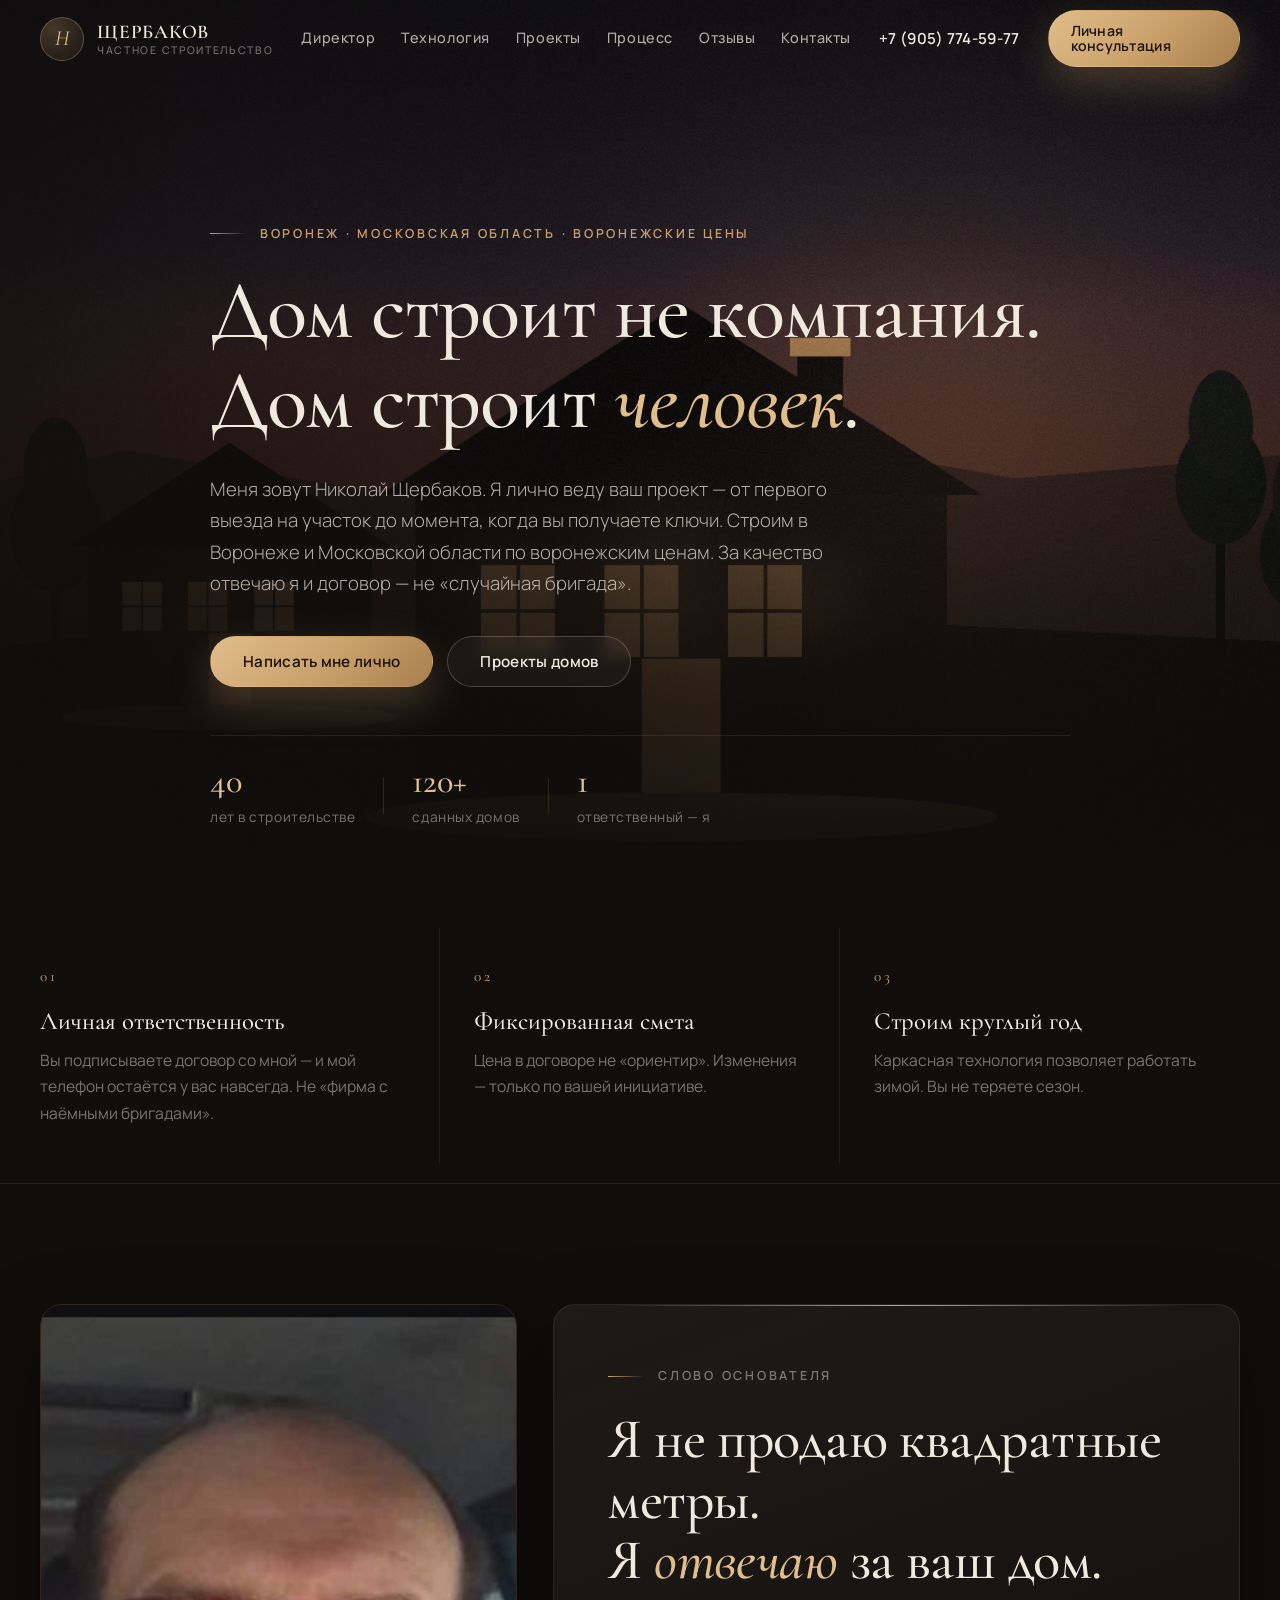
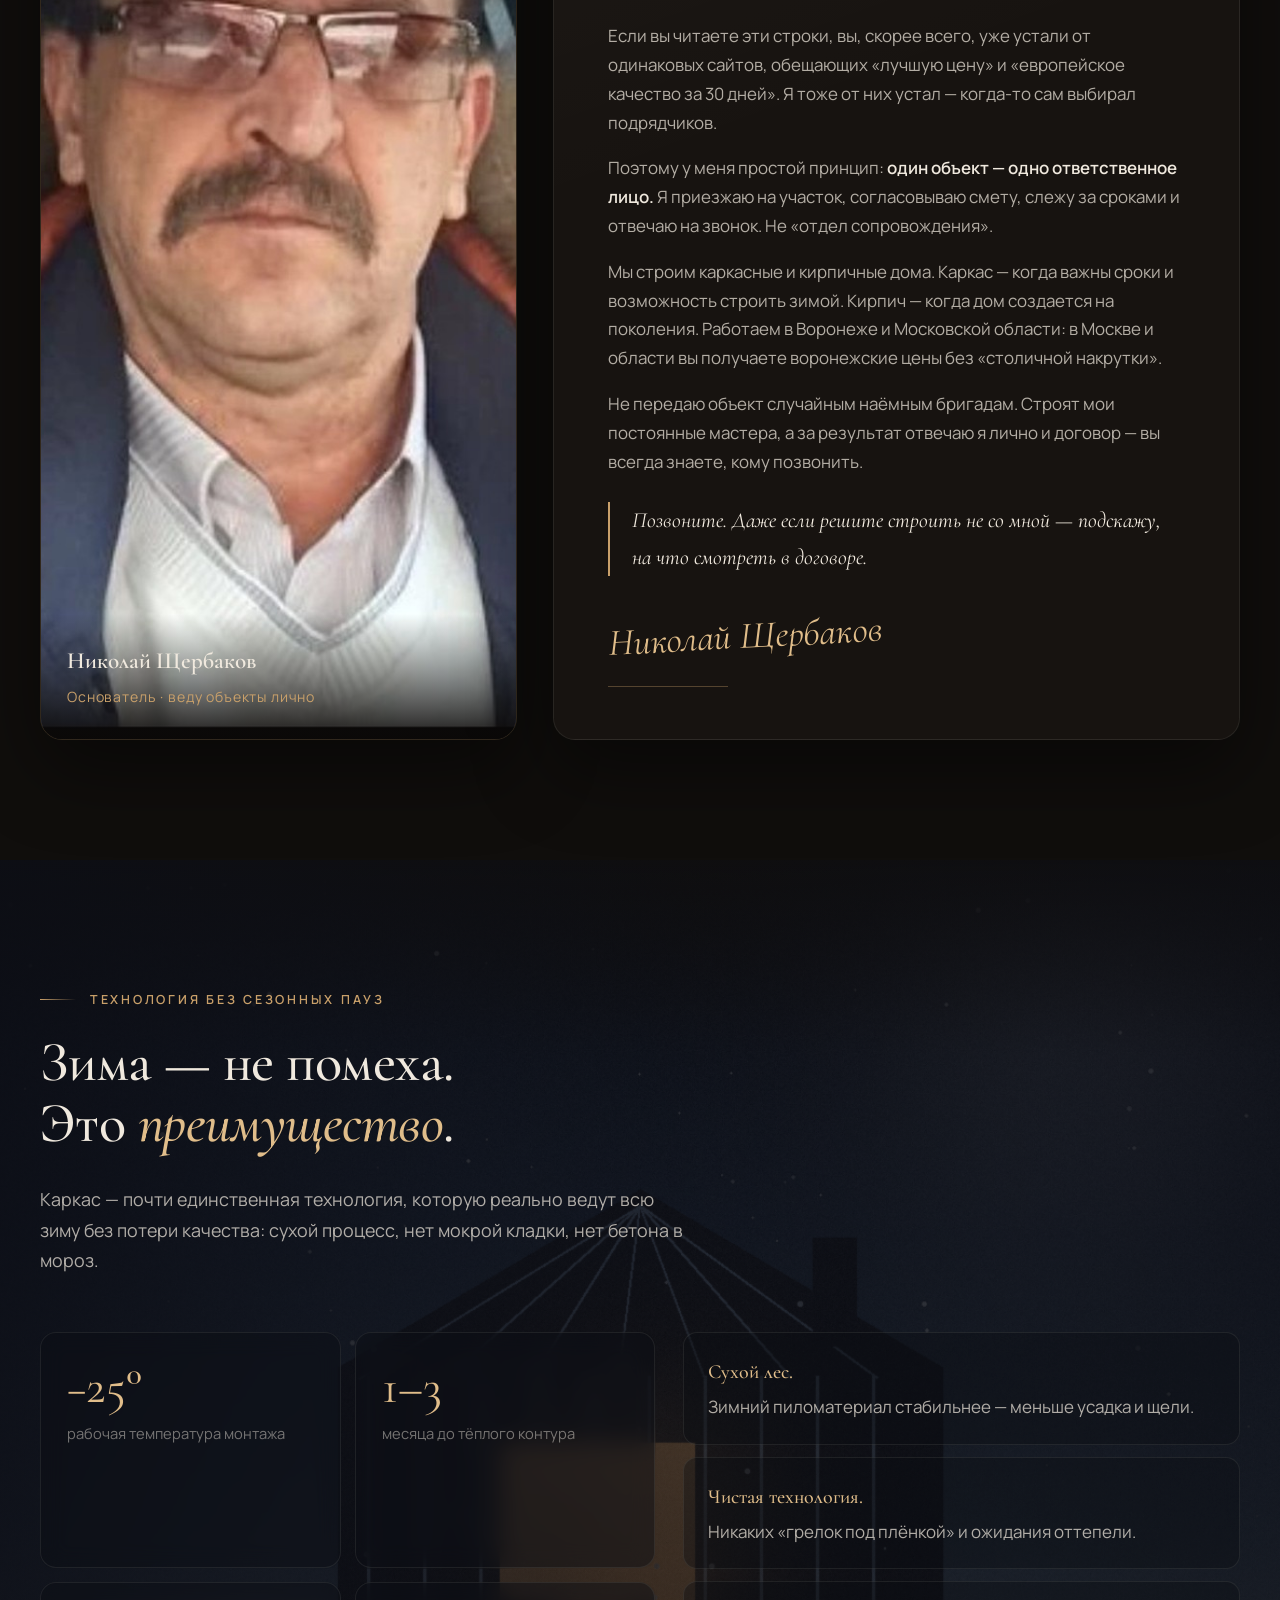
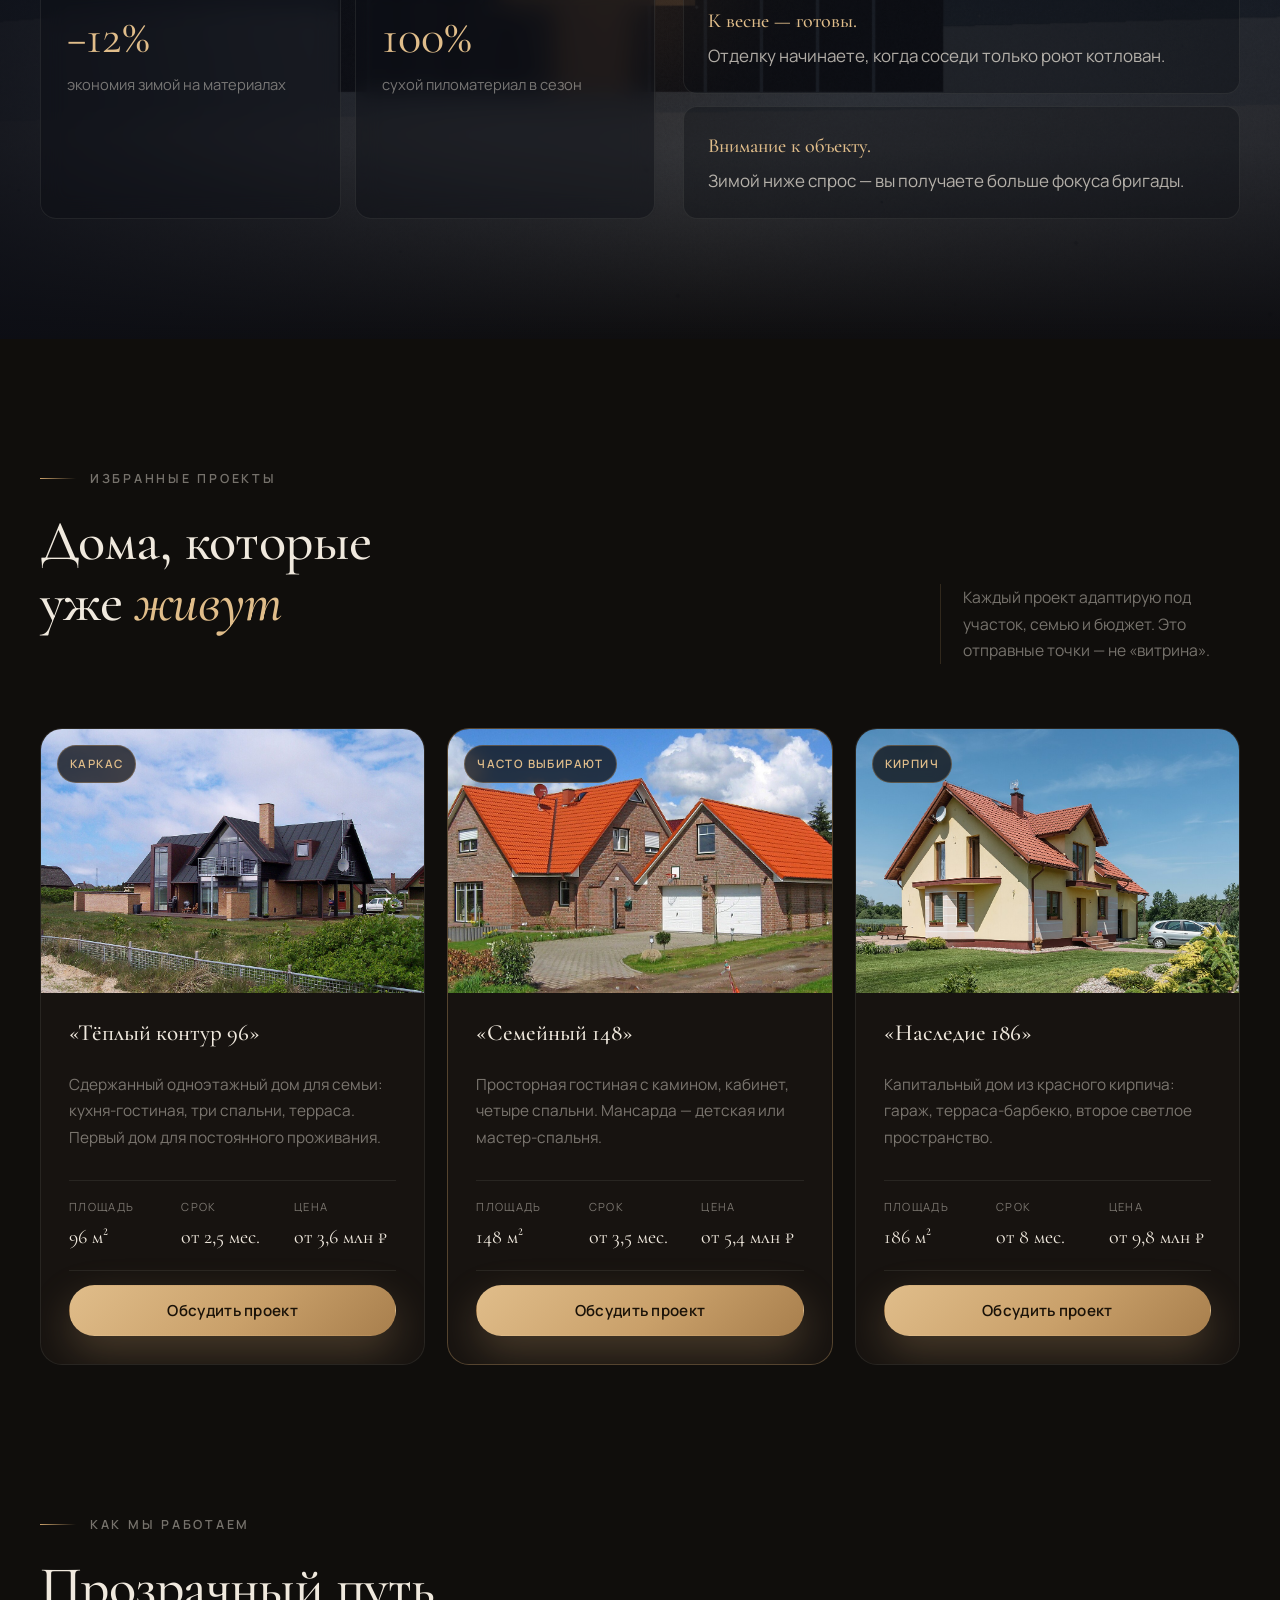
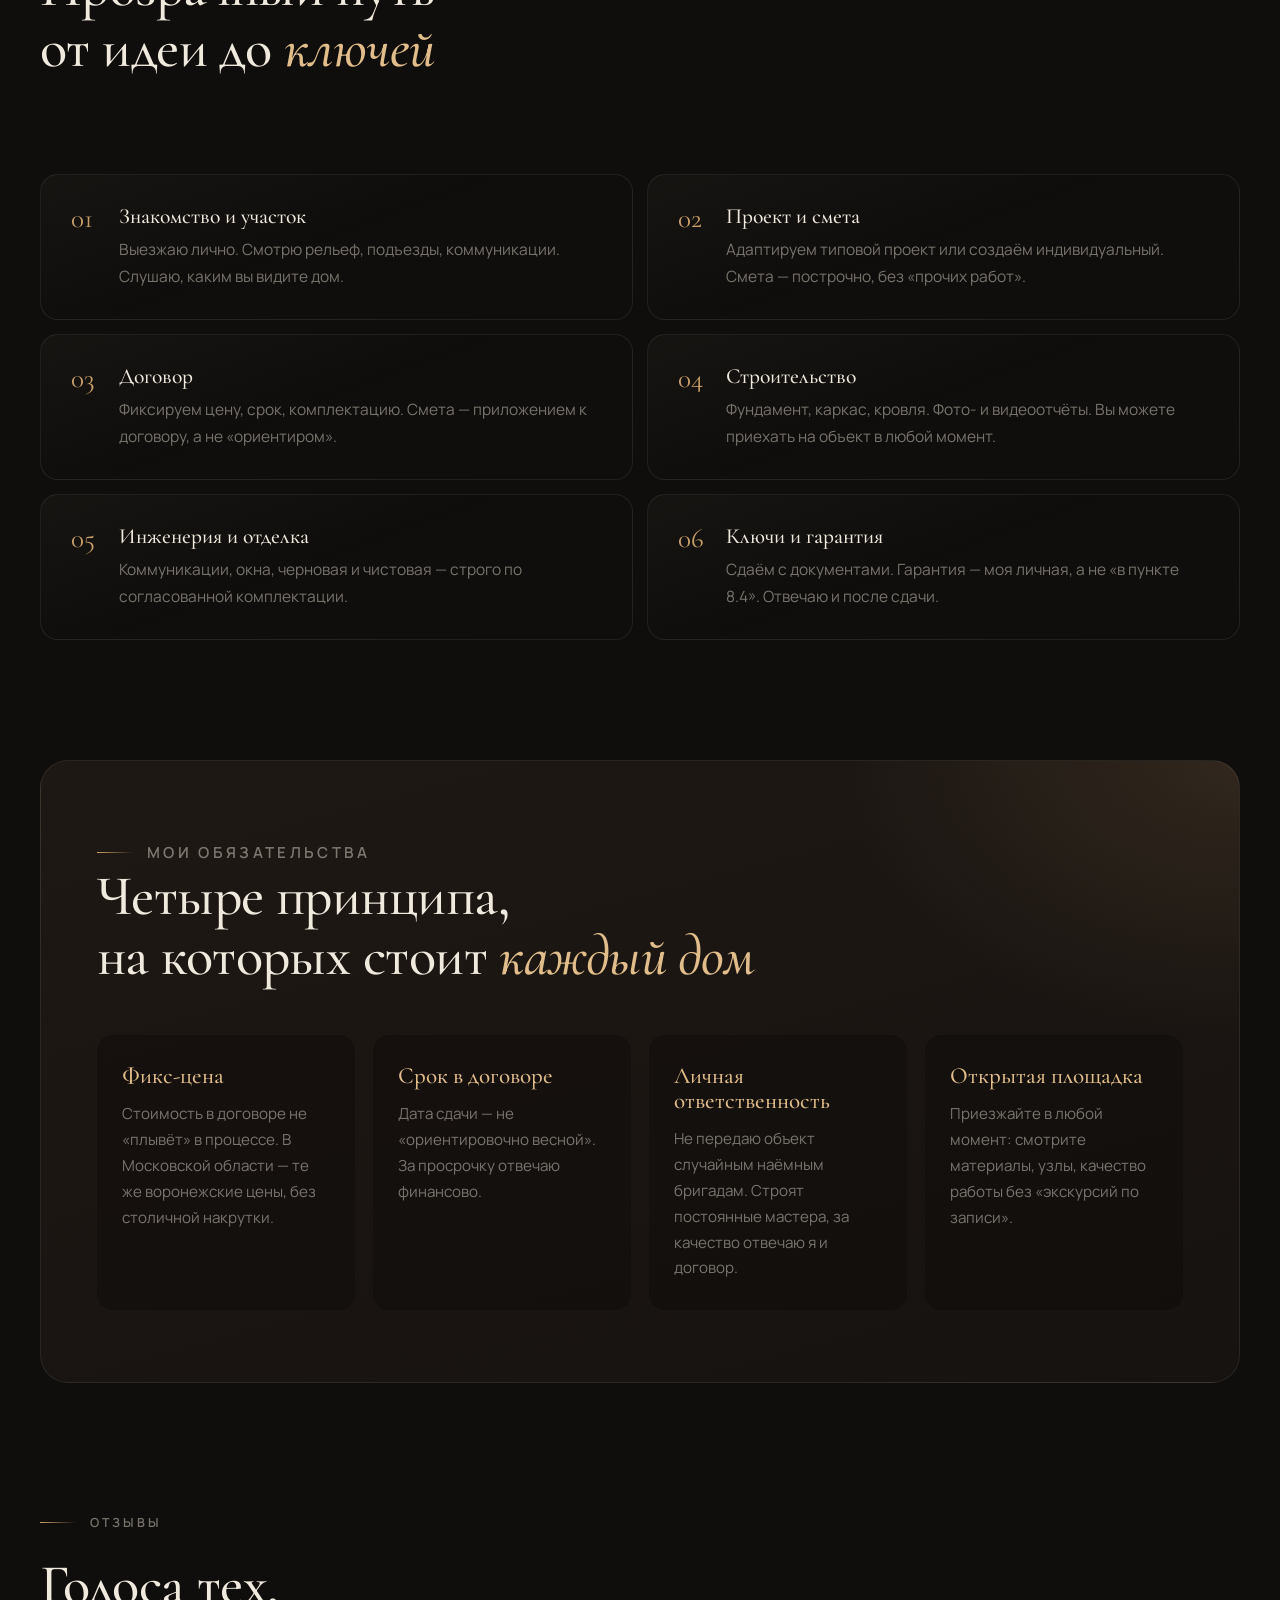
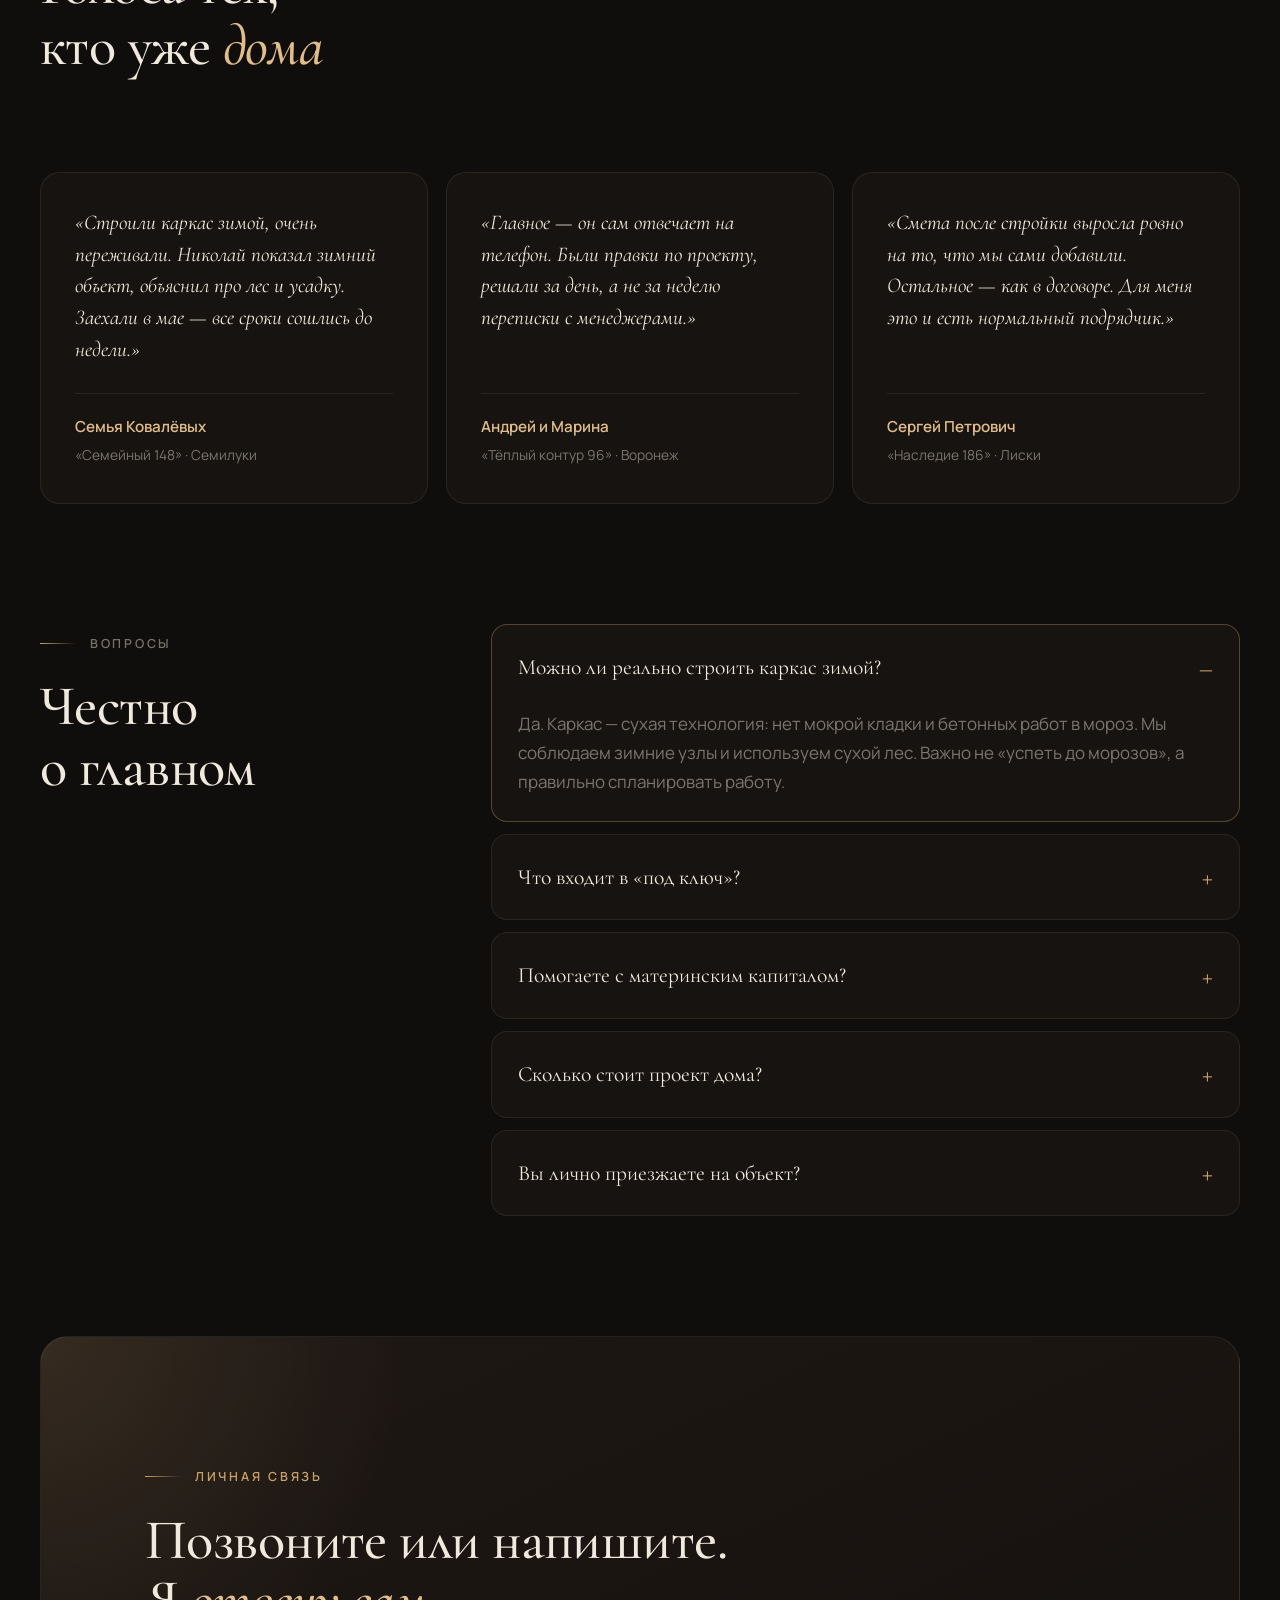
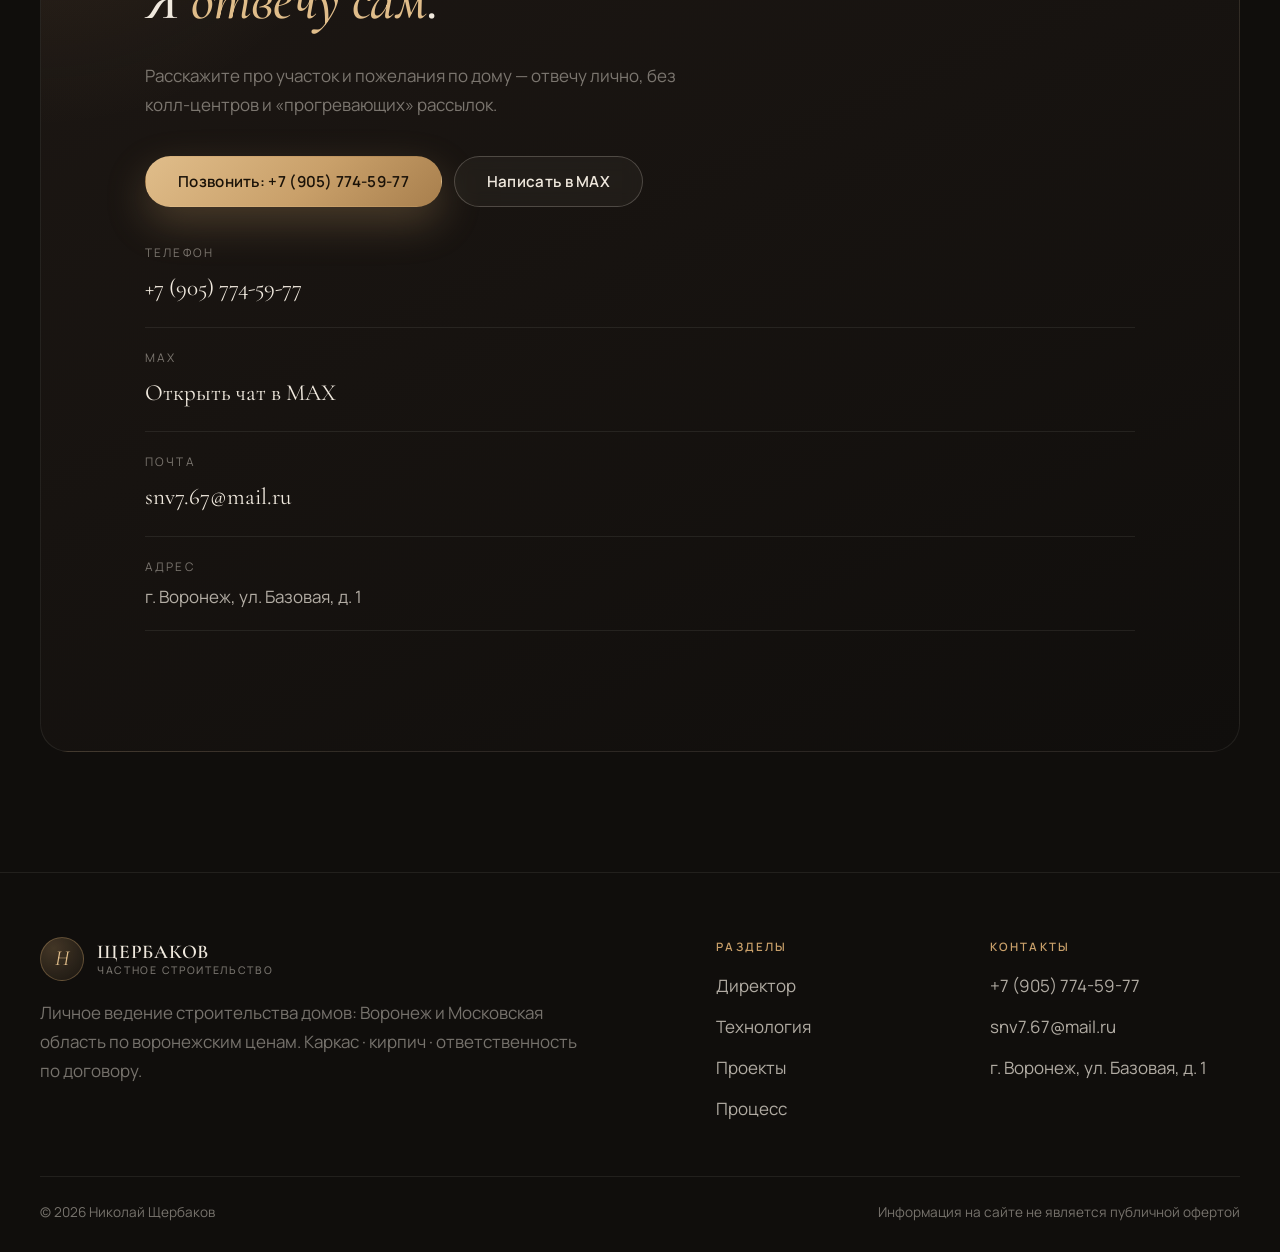
==== commit 3f5747f1: "Mat capital, Moscow region at Voronezh prices, personal responsibility" ====
--- a/index.html
+++ b/index.html
@@ -4,7 +4,7 @@
   <meta charset="UTF-8" />
   <meta name="viewport" content="width=device-width, initial-scale=1" />
   <title>Николай Щербаков — строительство домов под ключ в Воронеже</title>
-  <meta name="description" content="Личное ведение строительства домов: каркас, кирпич. Фикс-цена в договоре, строим круглый год. Воронеж и область." />
+  <meta name="description" content="Личное ведение строительства домов: каркас, кирпич. Фикс-цена в договоре, строим круглый год. Воронеж и Московская область по воронежским ценам." />
   <link rel="preconnect" href="https://fonts.googleapis.com" />
   <link rel="preconnect" href="https://fonts.gstatic.com" crossorigin />
   <link href="https://fonts.googleapis.com/css2?family=Cormorant+Garamond:ital,wght@0,500;0,600;1,500;1,600&family=Manrope:wght@300;400;500;600;700&display=swap" rel="stylesheet" />
@@ -37,11 +37,12 @@
       <div class="hero__bg" role="img" aria-label="Вечерний вид дома"></div>
       <div class="hero__veil"></div>
       <div class="container hero__inner">
-        <p class="eyebrow eyebrow--gold">Воронеж и область · частная строительная практика</p>
+        <p class="eyebrow eyebrow--gold">Воронеж · Московская область · воронежские цены</p>
         <h1>Дом строит не компания.<br />Дом строит <em>человек</em>.</h1>
         <p class="hero__lead">
           Меня зовут Николай Щербаков. Я лично веду ваш проект — от первого выезда на участок
-          до момента, когда вы получаете ключи. Без обезличенных бригад, колл-центров и обещаний «мы вам перезвоним».
+          до момента, когда вы получаете ключи. Строим в Воронеже и Московской области
+          по воронежским ценам. За качество отвечаю я и договор — не «случайная бригада».
         </p>
         <div class="hero__actions">
           <a class="btn btn--gold" href="#contact">Написать мне лично</a>
@@ -63,7 +64,7 @@
         <article>
           <span class="pillars__num">01</span>
           <h3>Личная ответственность</h3>
-          <p>Вы подписываете договор со мной — и мой телефон остаётся у вас навсегда.</p>
+          <p>Вы подписываете договор со мной — и мой телефон остаётся у вас навсегда. Не «фирма с наёмными бригадами».</p>
         </article>
         <article>
           <span class="pillars__num">02</span>
@@ -97,7 +98,8 @@
           <div class="letter__text">
             <p>Если вы читаете эти строки, вы, скорее всего, уже устали от одинаковых сайтов, обещающих «лучшую цену» и «европейское качество за 30 дней». Я тоже от них устал — когда-то сам выбирал подрядчиков.</p>
             <p>Поэтому у меня простой принцип: <strong>один объект — одно ответственное лицо.</strong> Я приезжаю на участок, согласовываю смету, слежу за сроками и отвечаю на звонок. Не «отдел сопровождения».</p>
-            <p>Мы строим каркасные и кирпичные дома. Каркас — когда важны сроки и возможность строить зимой. Кирпич — когда дом создается на поколения. В обоих случаях вы получаете не стройку, а результат: тёплый, надёжный дом для жизни.</p>
+            <p>Мы строим каркасные и кирпичные дома. Каркас — когда важны сроки и возможность строить зимой. Кирпич — когда дом создается на поколения. Работаем в Воронеже и Московской области: в Москве и области вы получаете воронежские цены без «столичной накрутки».</p>
+            <p>Не передаю объект случайным наёмным бригадам. Строят мои постоянные мастера, а за результат отвечаю я лично и договор — вы всегда знаете, кому позвонить.</p>
             <p class="letter__ps">Позвоните. Даже если решите строить не со мной — подскажу, на что смотреть в договоре.</p>
           </div>
           <div class="letter__sign">
@@ -266,15 +268,15 @@
         <div class="promise__grid">
           <article>
             <h3>Фикс-цена</h3>
-            <p>Стоимость в договоре не «плывёт» в процессе. Любые изменения — только письменно, по вашей инициативе.</p>
+            <p>Стоимость в договоре не «плывёт» в процессе. В Московской области — те же воронежские цены, без столичной накрутки.</p>
           </article>
           <article>
             <h3>Срок в договоре</h3>
             <p>Дата сдачи — не «ориентировочно весной». За просрочку отвечаю финансово.</p>
           </article>
           <article>
-            <h3>Один контакт</h3>
-            <p>Мой личный телефон и мессенджер. Не офис, не чат-бот, не «менеджер по сопровождению».</p>
+            <h3>Личная ответственность</h3>
+            <p>Не передаю объект случайным наёмным бригадам. Строят постоянные мастера, за качество отвечаю я и договор.</p>
           </article>
           <article>
             <h3>Открытая площадка</h3>
@@ -336,8 +338,8 @@
             <p>Комплектацию фиксируем в договоре: от фундамента до тёплого контура или до чистовой отделки. Варианты обсуждаем на встрече — без «доплат по факту».</p>
           </details>
           <details class="faq__item">
-            <summary>Работаете с ипотекой?</summary>
-            <p>Да, помогаем с одобрением и аккредитацией. Расскажу по шагам на первой встрече — без обещаний «одобрим 100%».</p>
+            <summary>Помогаете с материнским капиталом?</summary>
+            <p>Да. Материнский капитал можно направить на строительство дома — помогу с документами и порядком действий. Расскажу по шагам на первой встрече.</p>
           </details>
           <details class="faq__item">
             <summary>Сколько стоит проект дома?</summary>
@@ -380,7 +382,7 @@
           <span class="logo__mark">Н</span>
           <span class="logo__text">Щербаков<small>частное строительство</small></span>
         </div>
-        <p>Личное ведение строительства домов в Воронеже и области. Каркас · кирпич · фикс-цена.</p>
+        <p>Личное ведение строительства домов: Воронеж и Московская область по воронежским ценам. Каркас · кирпич · ответственность по договору.</p>
       </div>
       <div class="footer__cols">
         <div>
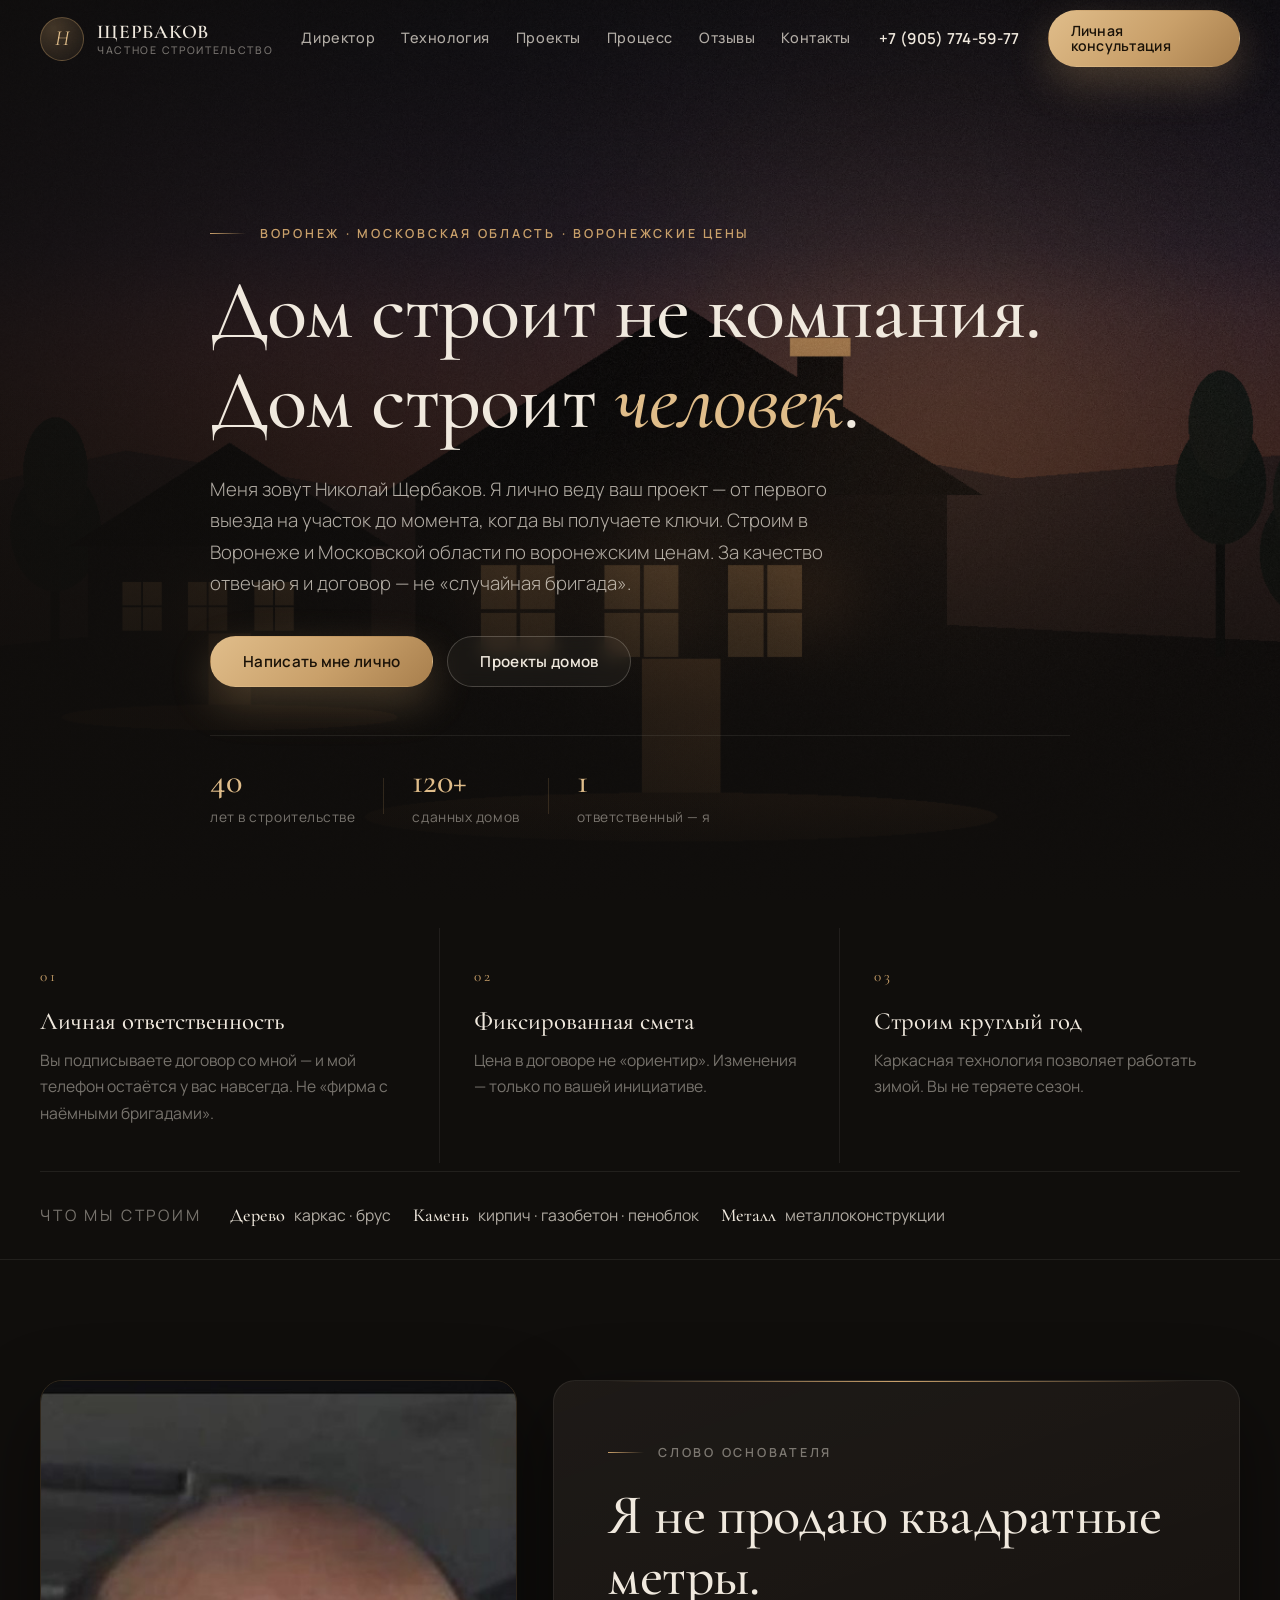
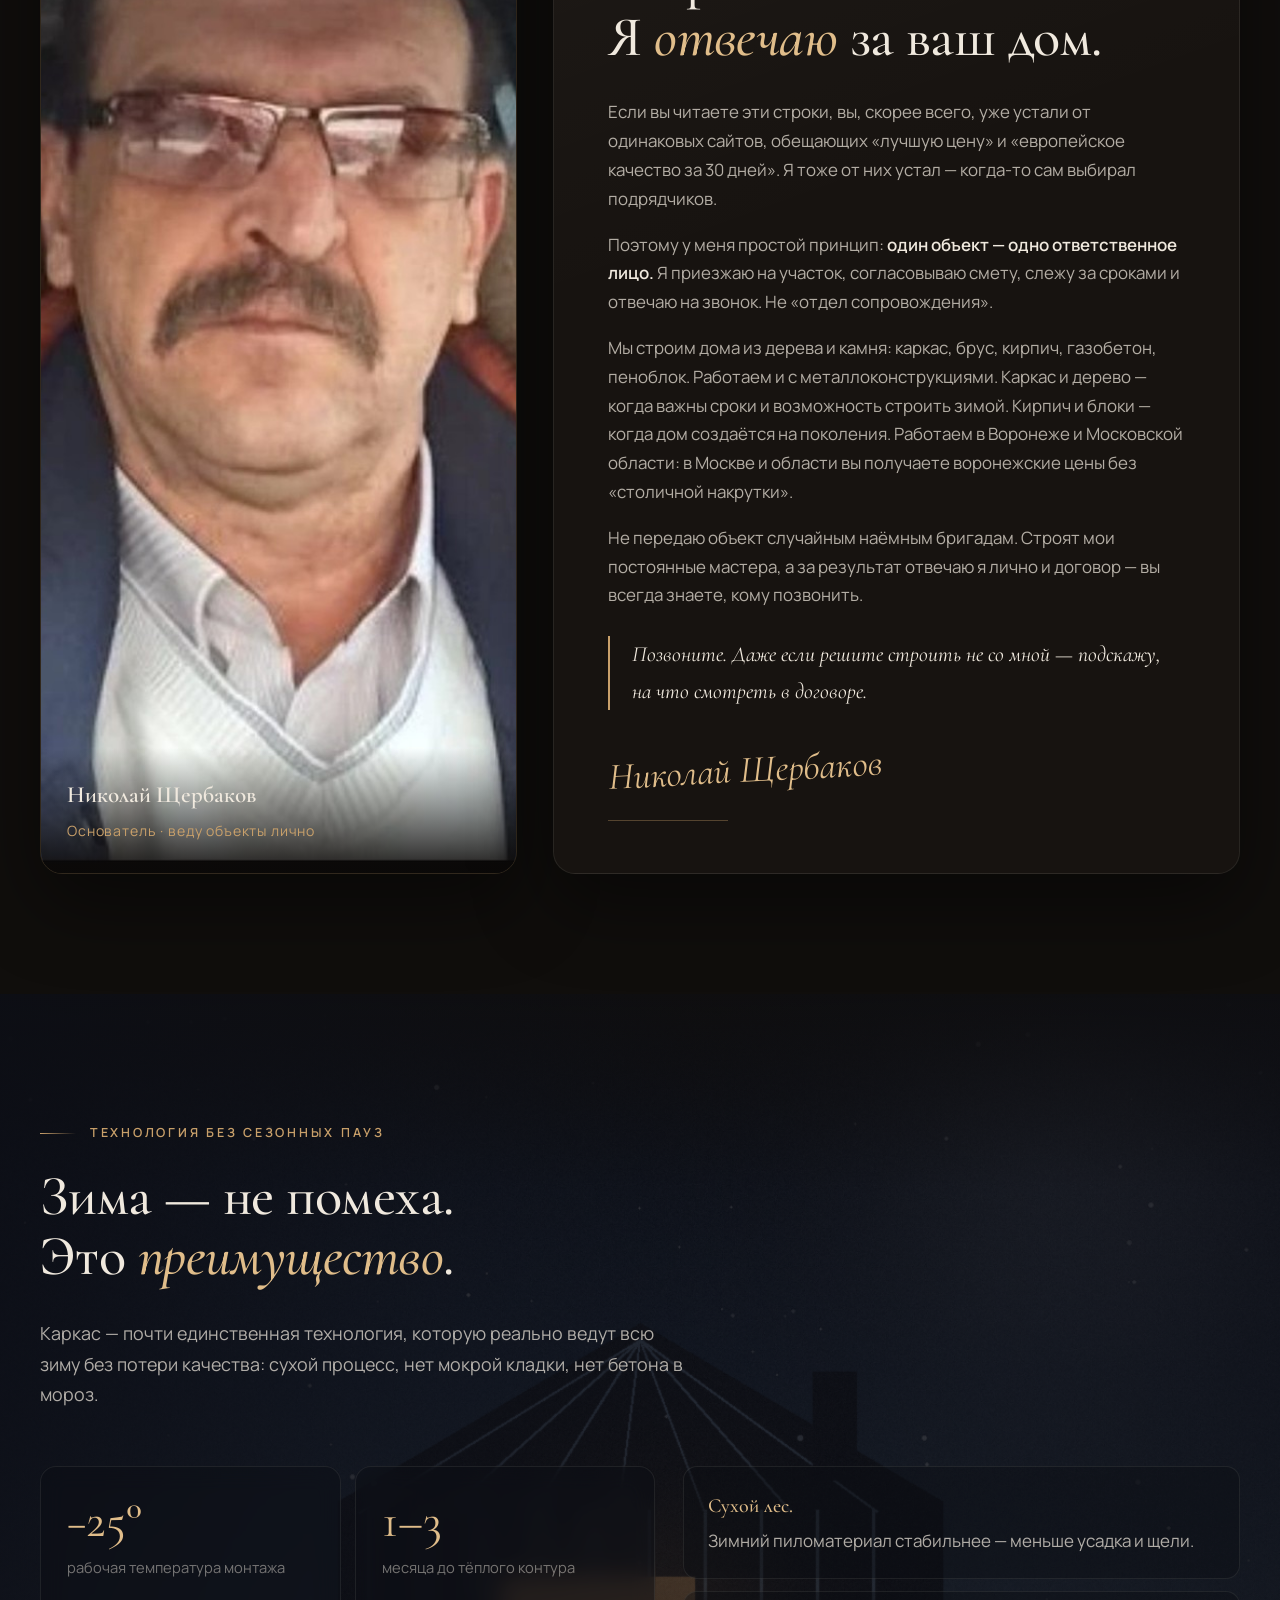
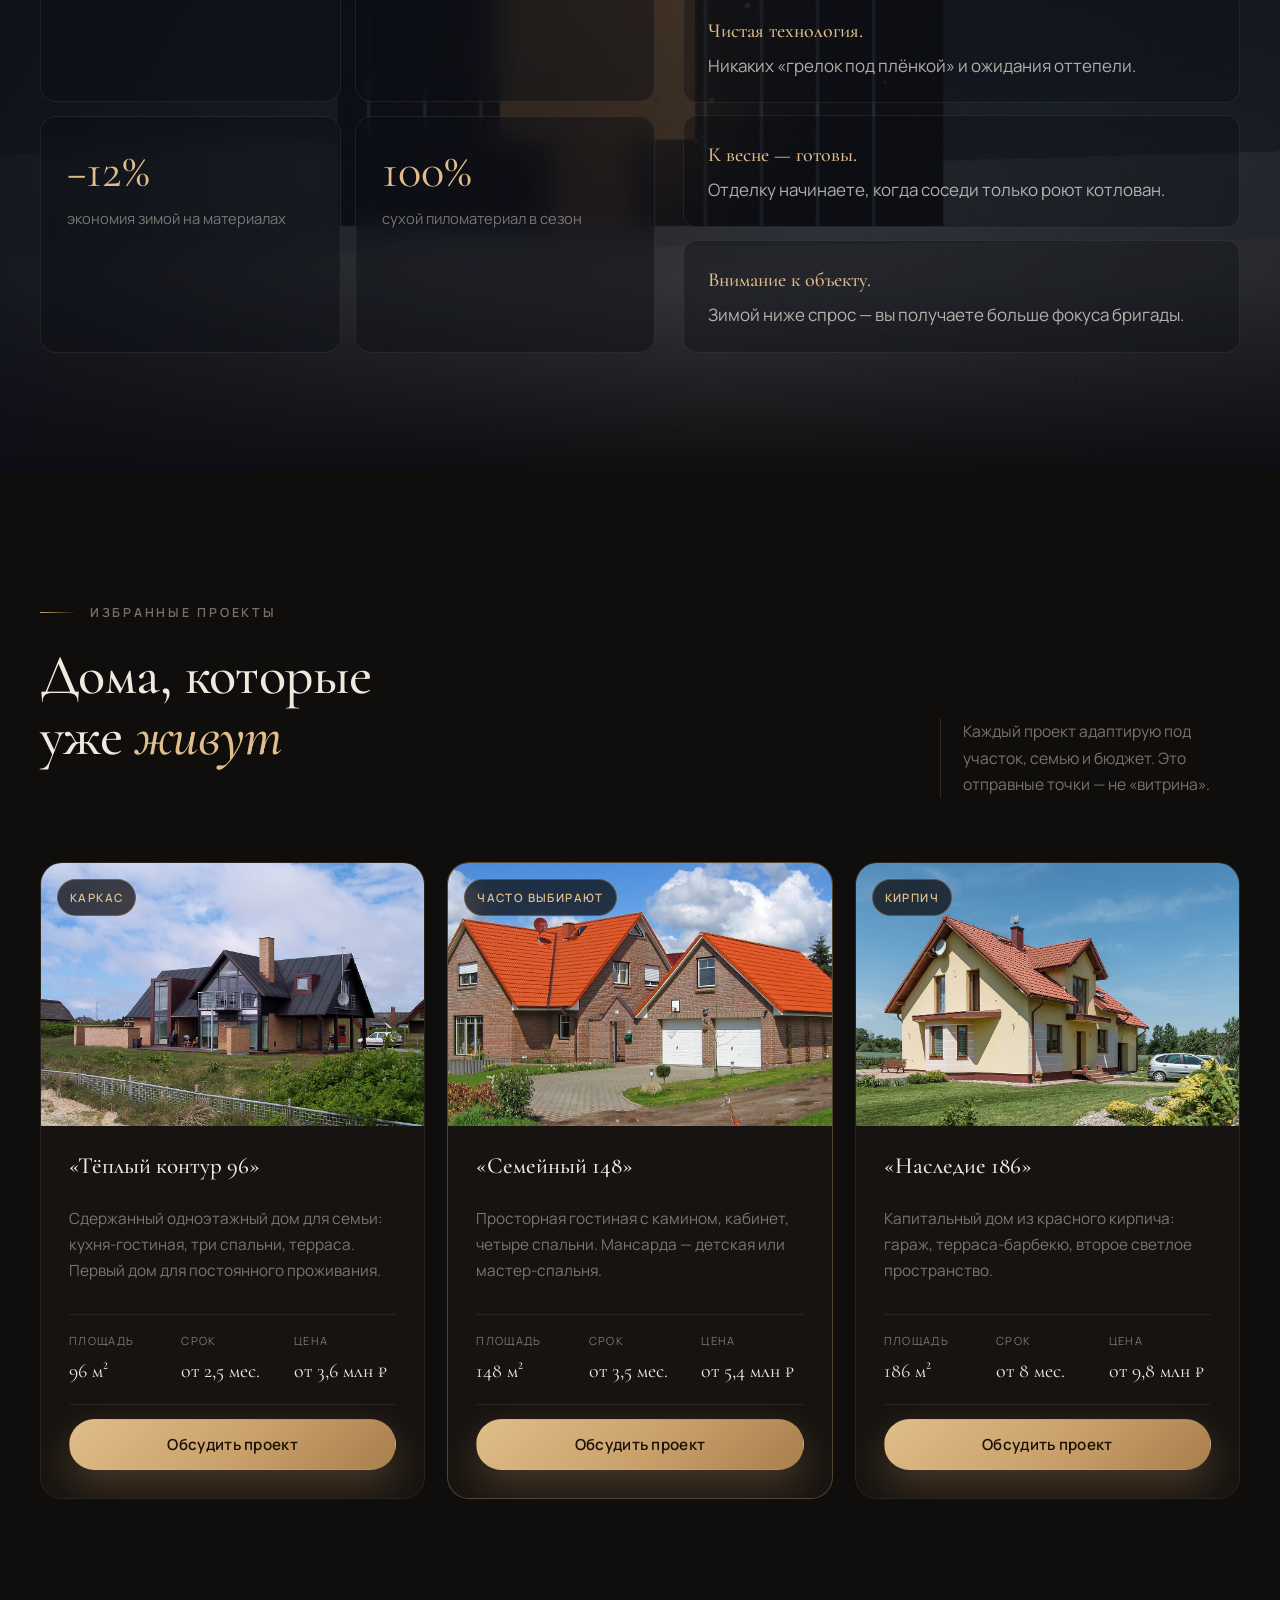
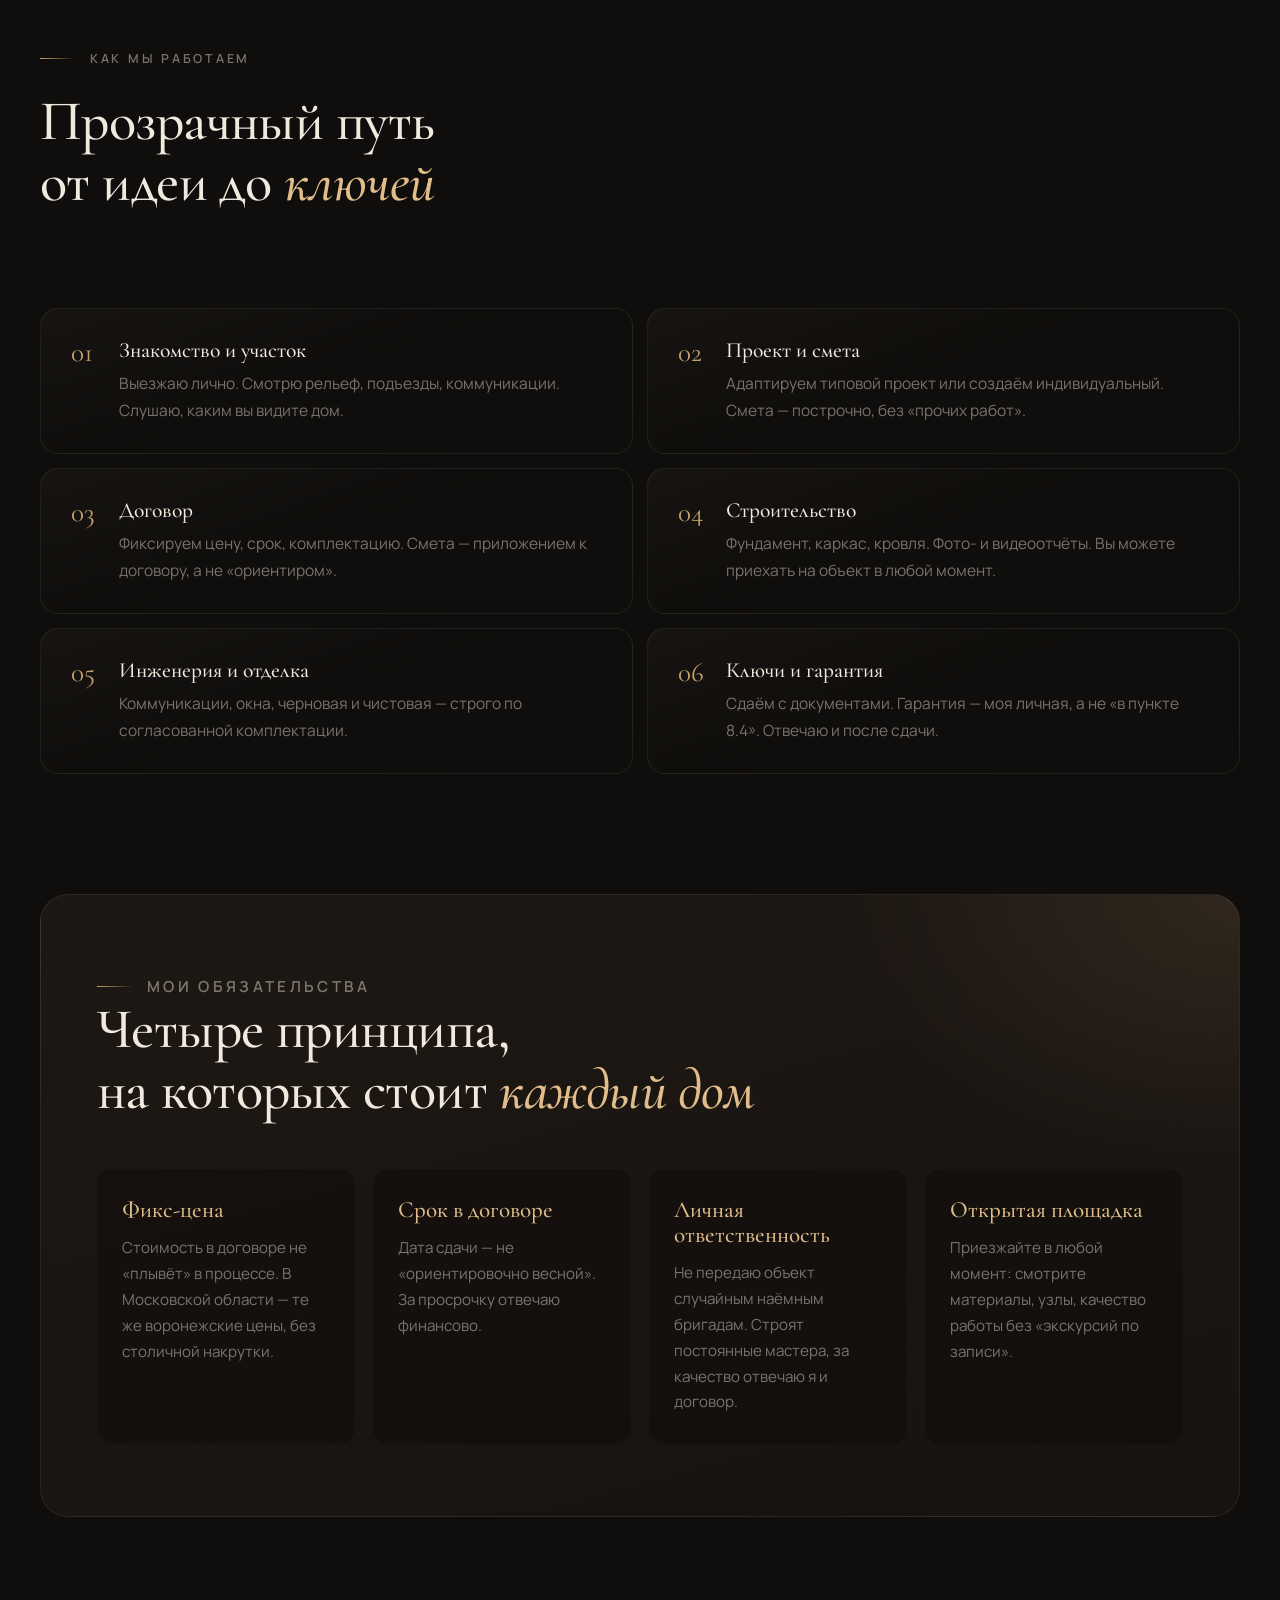
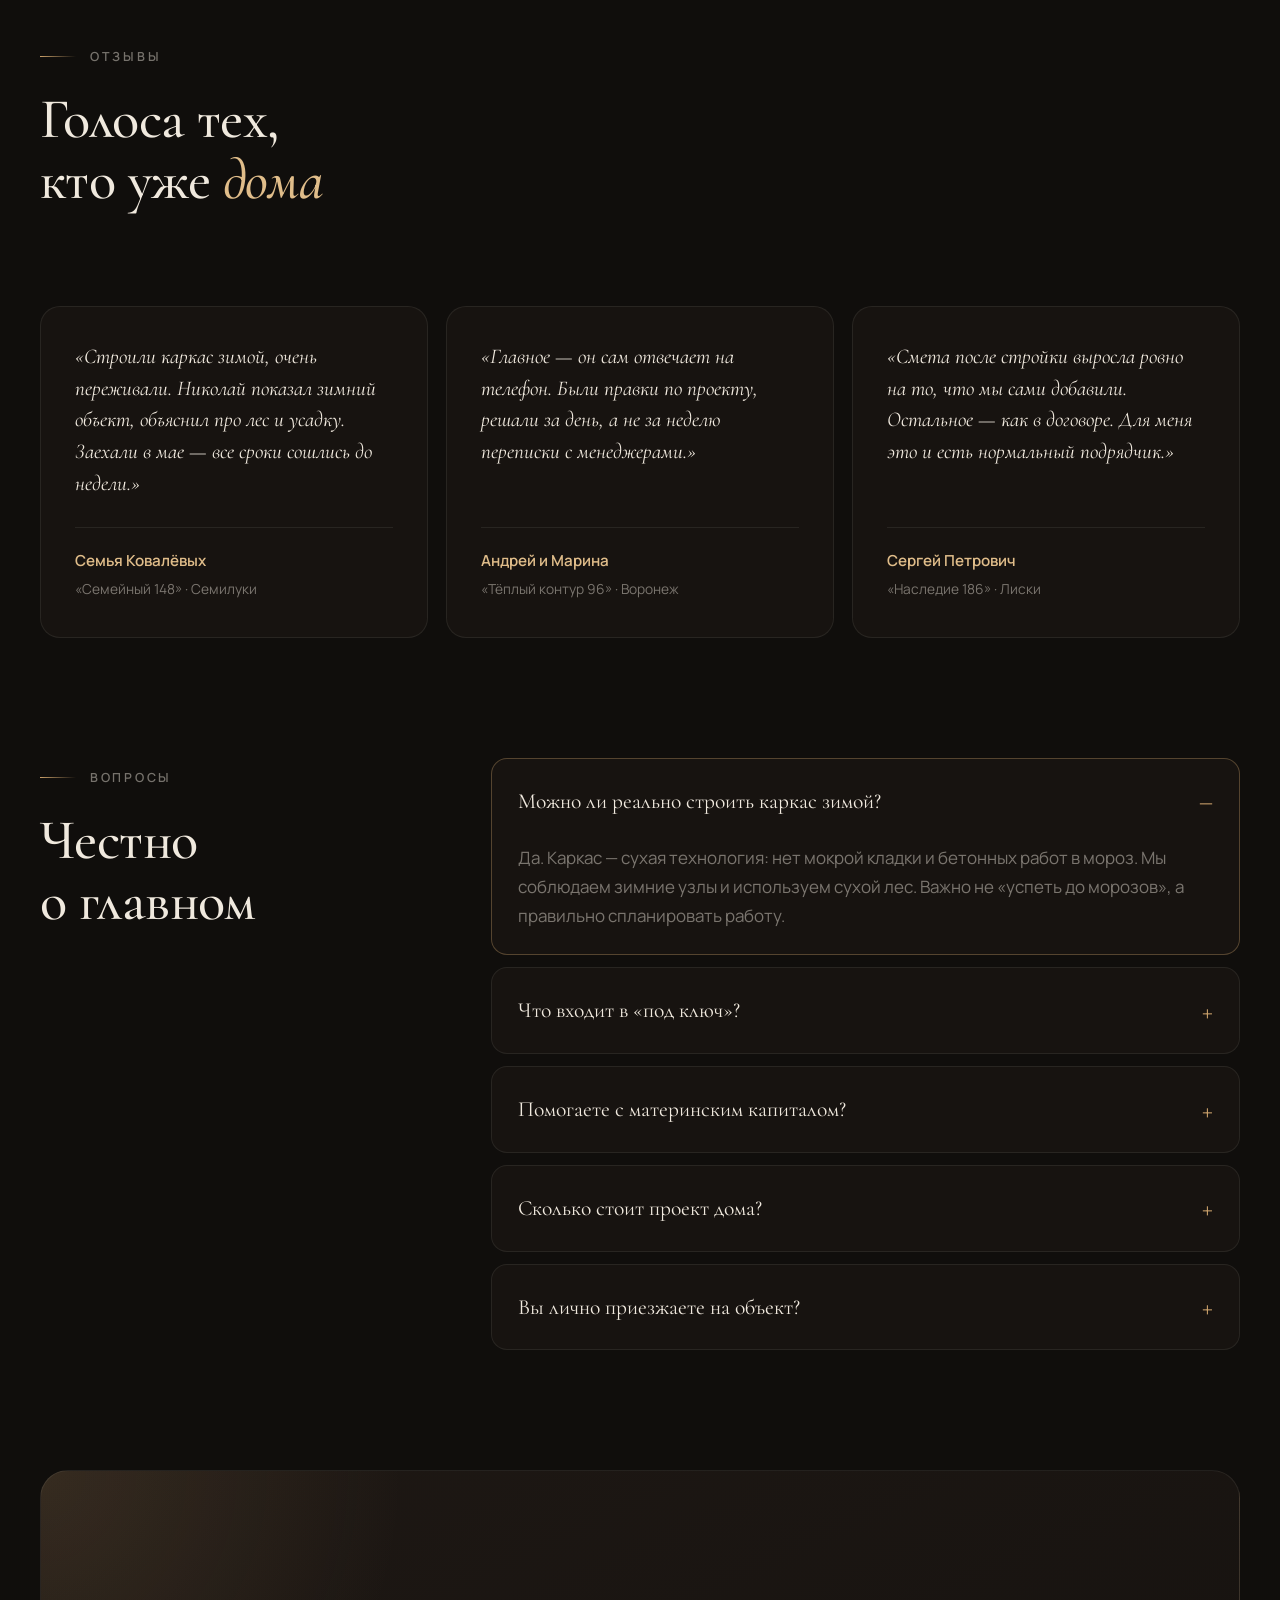
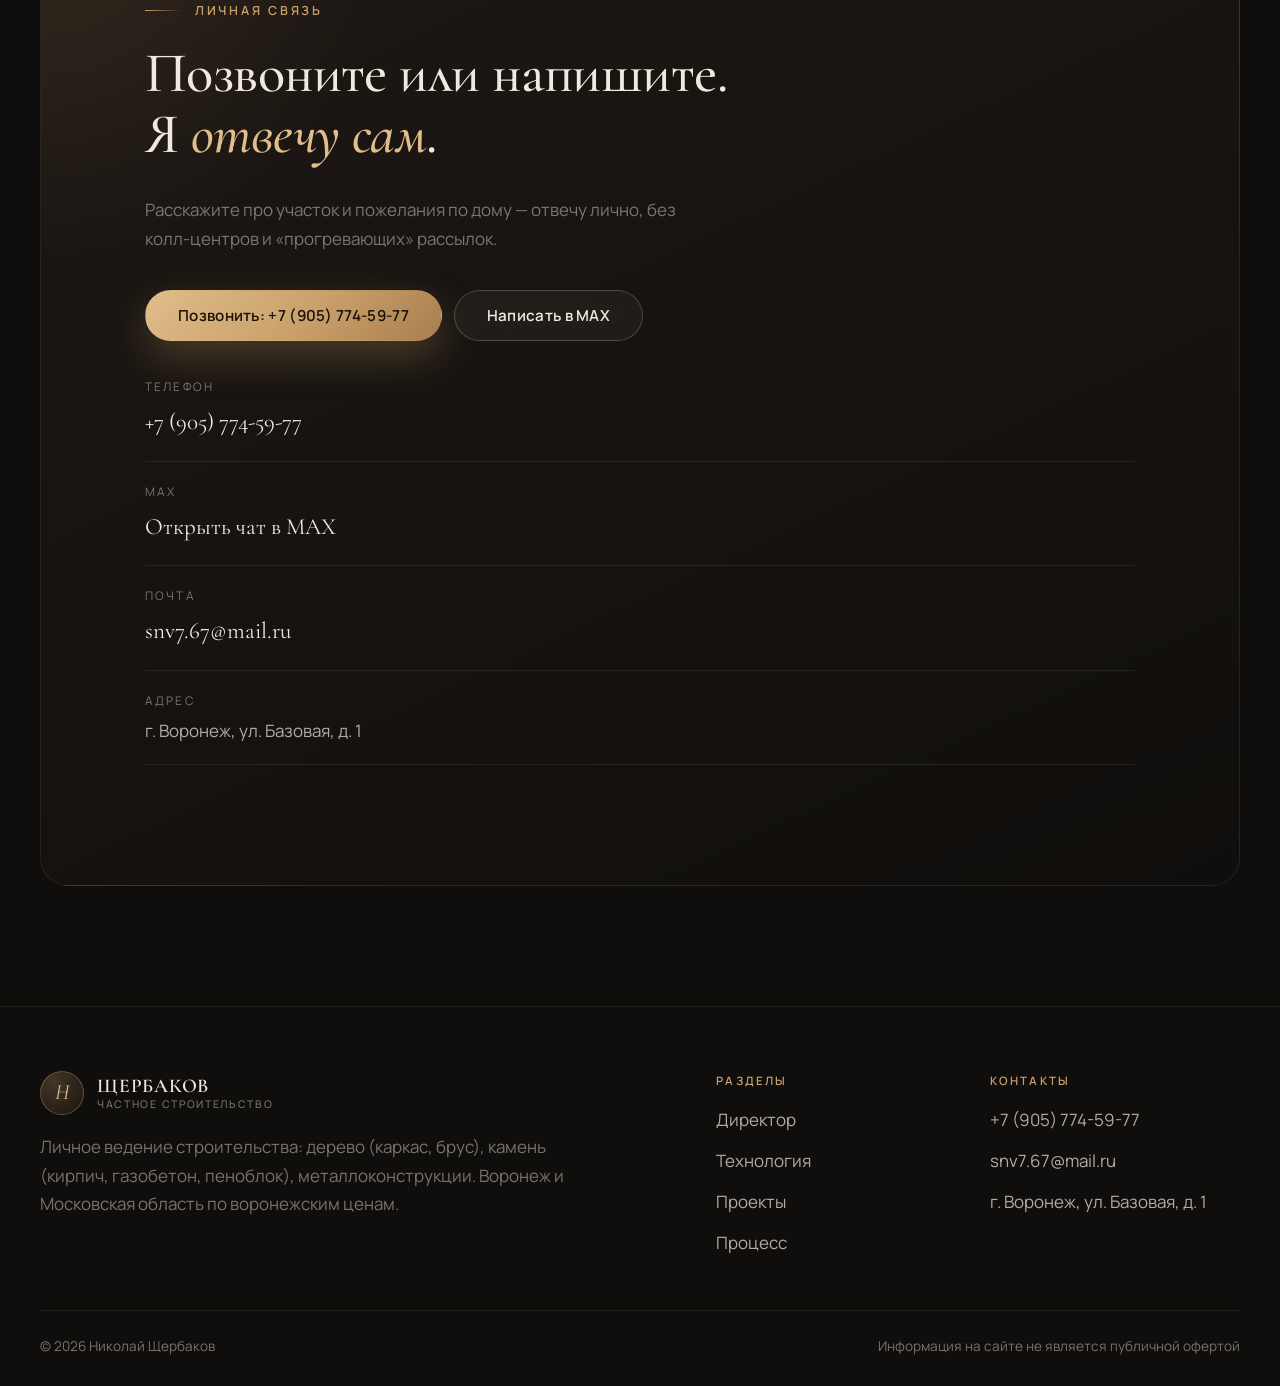
==== commit 1f26fbbd: "Add full tech list: wood, stone, metal structures" ====
--- a/index.html
+++ b/index.html
@@ -4,7 +4,7 @@
   <meta charset="UTF-8" />
   <meta name="viewport" content="width=device-width, initial-scale=1" />
   <title>Николай Щербаков — строительство домов под ключ в Воронеже</title>
-  <meta name="description" content="Личное ведение строительства домов: каркас, кирпич. Фикс-цена в договоре, строим круглый год. Воронеж и Московская область по воронежским ценам." />
+  <meta name="description" content="Строим деревянные дома (каркас, брус), каменные (кирпич, газобетон, пеноблок) и металлоконструкции. Фикс-цена в договоре. Воронеж и Московская область по воронежским ценам." />
   <link rel="preconnect" href="https://fonts.googleapis.com" />
   <link rel="preconnect" href="https://fonts.gstatic.com" crossorigin />
   <link href="https://fonts.googleapis.com/css2?family=Cormorant+Garamond:ital,wght@0,500;0,600;1,500;1,600&family=Manrope:wght@300;400;500;600;700&display=swap" rel="stylesheet" />
@@ -77,6 +77,14 @@
           <p>Каркасная технология позволяет работать зимой. Вы не теряете сезон.</p>
         </article>
       </div>
+      <div class="container techs">
+        <p class="techs__label">Что мы строим</p>
+        <ul class="techs__list">
+          <li><strong>Дерево</strong> каркас · брус</li>
+          <li><strong>Камень</strong> кирпич · газобетон · пеноблок</li>
+          <li><strong>Металл</strong> металлоконструкции</li>
+        </ul>
+      </div>
     </section>
 
     <!-- LETTER -->
@@ -98,7 +106,7 @@
           <div class="letter__text">
             <p>Если вы читаете эти строки, вы, скорее всего, уже устали от одинаковых сайтов, обещающих «лучшую цену» и «европейское качество за 30 дней». Я тоже от них устал — когда-то сам выбирал подрядчиков.</p>
             <p>Поэтому у меня простой принцип: <strong>один объект — одно ответственное лицо.</strong> Я приезжаю на участок, согласовываю смету, слежу за сроками и отвечаю на звонок. Не «отдел сопровождения».</p>
-            <p>Мы строим каркасные и кирпичные дома. Каркас — когда важны сроки и возможность строить зимой. Кирпич — когда дом создается на поколения. Работаем в Воронеже и Московской области: в Москве и области вы получаете воронежские цены без «столичной накрутки».</p>
+            <p>Мы строим дома из дерева и камня: каркас, брус, кирпич, газобетон, пеноблок. Работаем и с металлоконструкциями. Каркас и дерево — когда важны сроки и возможность строить зимой. Кирпич и блоки — когда дом создаётся на поколения. Работаем в Воронеже и Московской области: в Москве и области вы получаете воронежские цены без «столичной накрутки».</p>
             <p>Не передаю объект случайным наёмным бригадам. Строят мои постоянные мастера, а за результат отвечаю я лично и договор — вы всегда знаете, кому позвонить.</p>
             <p class="letter__ps">Позвоните. Даже если решите строить не со мной — подскажу, на что смотреть в договоре.</p>
           </div>
@@ -382,7 +390,7 @@
           <span class="logo__mark">Н</span>
           <span class="logo__text">Щербаков<small>частное строительство</small></span>
         </div>
-        <p>Личное ведение строительства домов: Воронеж и Московская область по воронежским ценам. Каркас · кирпич · ответственность по договору.</p>
+        <p>Личное ведение строительства: дерево (каркас, брус), камень (кирпич, газобетон, пеноблок), металлоконструкции. Воронеж и Московская область по воронежским ценам.</p>
       </div>
       <div class="footer__cols">
         <div>
--- a/styles.css
+++ b/styles.css
@@ -460,6 +460,46 @@
   font-size: 0.98rem;
 }
 
+.techs {
+  display: flex;
+  flex-wrap: wrap;
+  align-items: center;
+  gap: 14px 28px;
+  padding: 28px 0 8px;
+  border-top: 1px solid var(--line-soft);
+  margin-top: 8px;
+}
+
+.techs__label {
+  margin: 0;
+  font-size: 0.74rem;
+  letter-spacing: 0.18em;
+  text-transform: uppercase;
+  color: var(--gold);
+}
+
+.techs__list {
+  list-style: none;
+  margin: 0;
+  padding: 0;
+  display: flex;
+  flex-wrap: wrap;
+  gap: 10px 22px;
+}
+
+.techs__list li {
+  color: var(--ivory-soft);
+  font-size: 0.98rem;
+}
+
+.techs__list strong {
+  color: var(--ivory);
+  margin-right: 6px;
+  font-family: var(--font-display);
+  font-size: 1.15rem;
+  font-weight: 500;
+}
+
 /* Letter */
 .letter {
   padding: 120px 0;
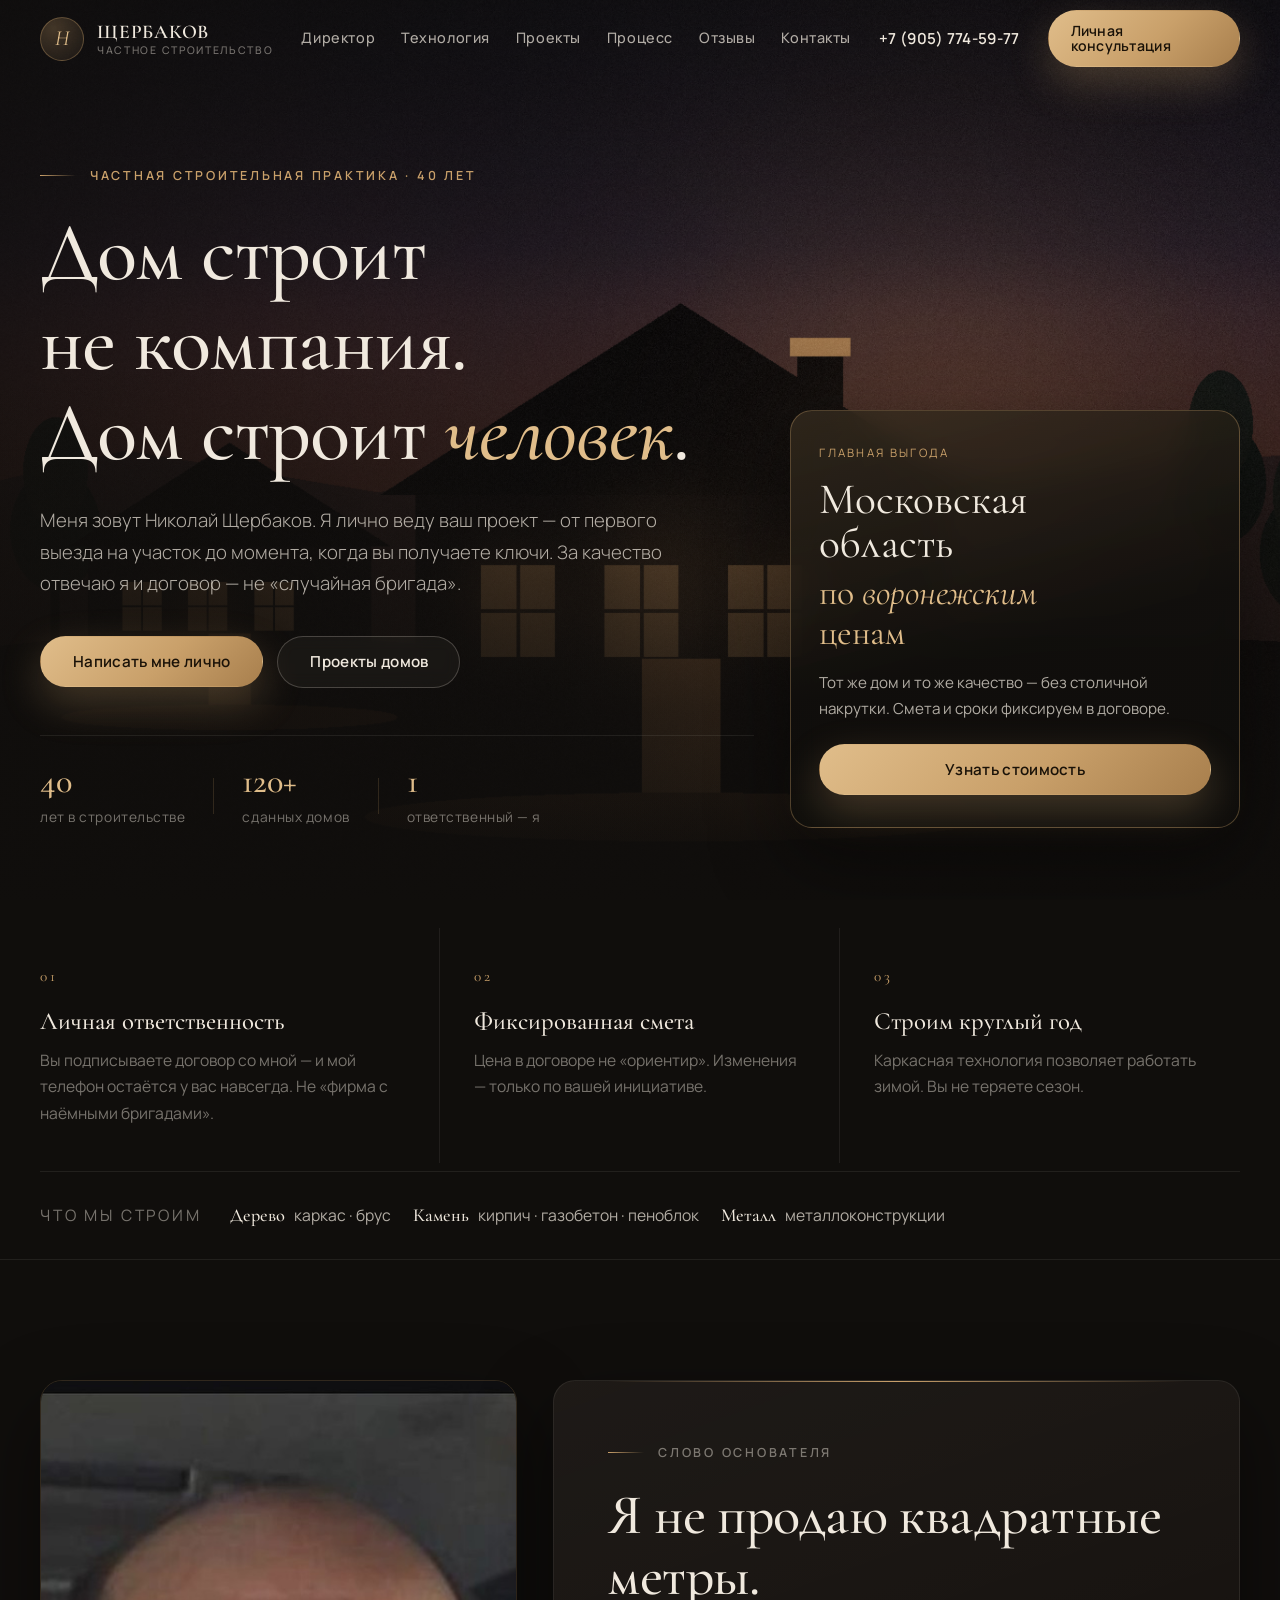
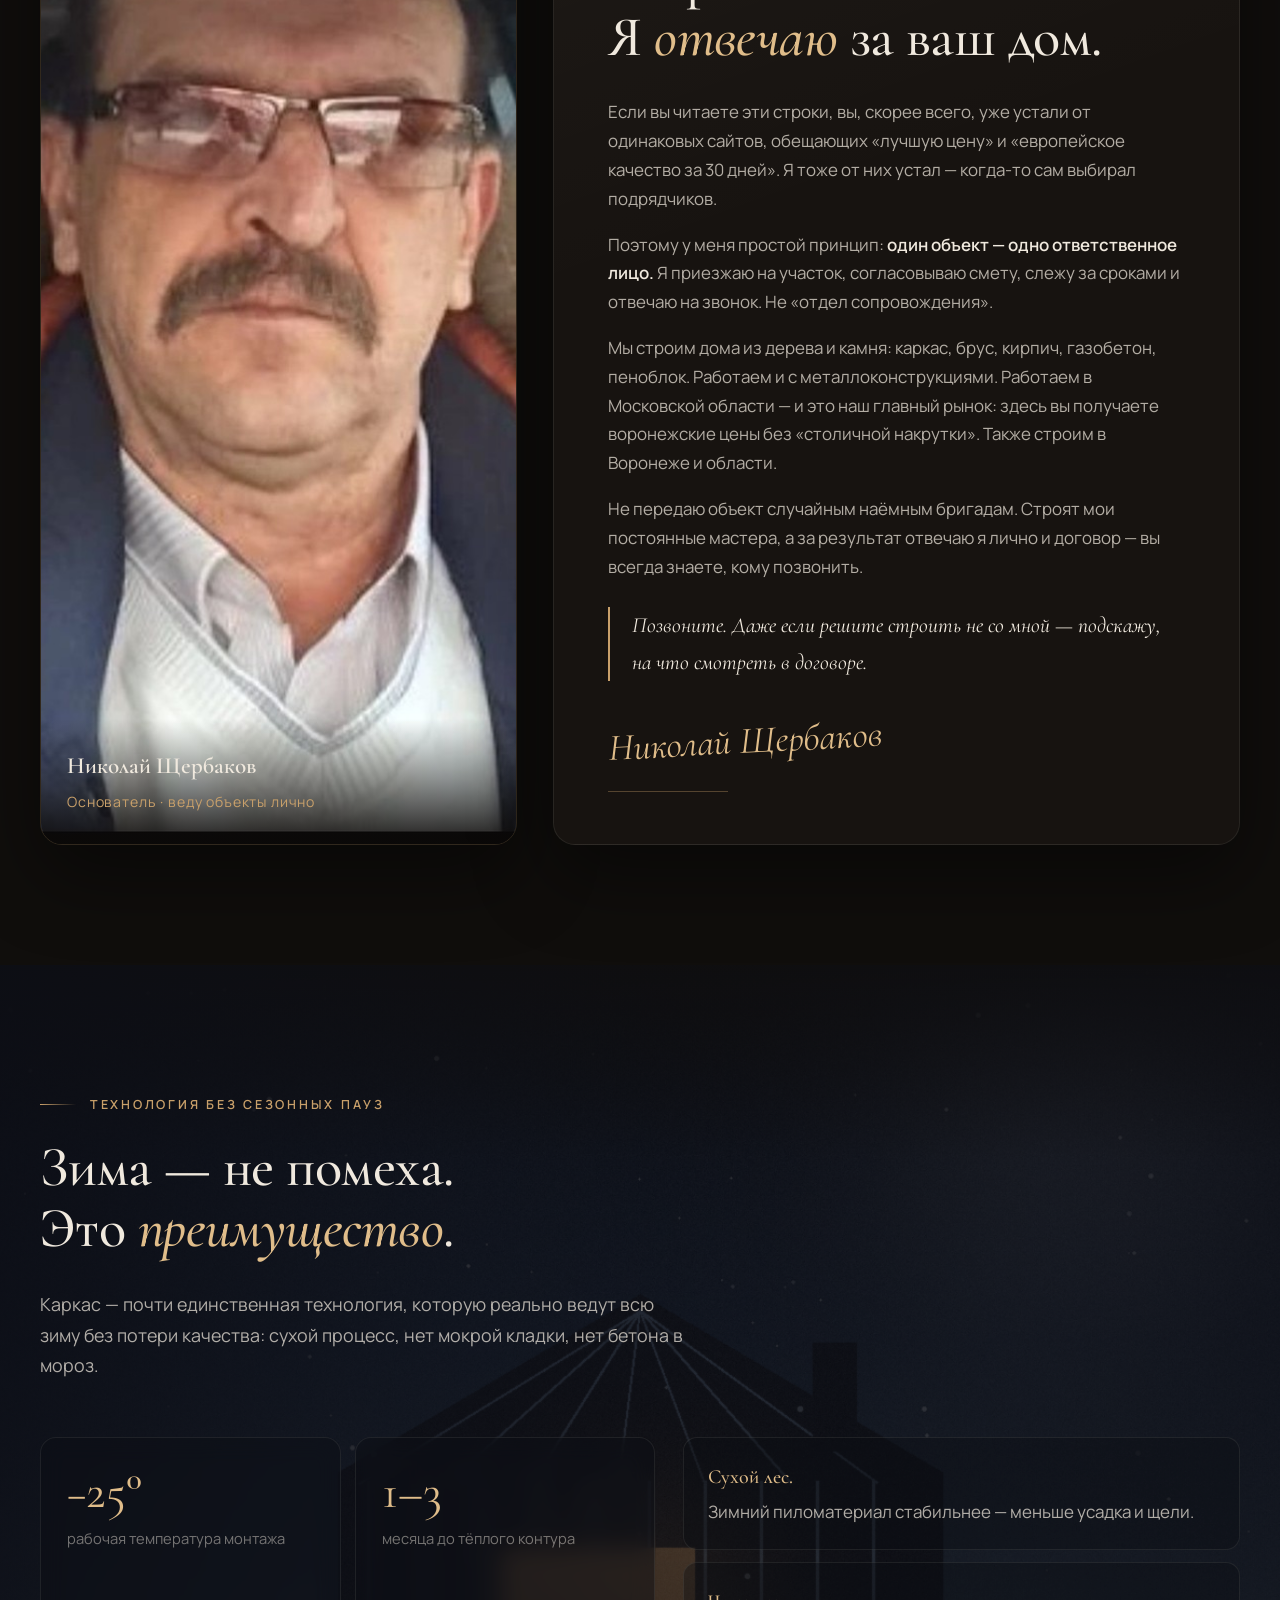
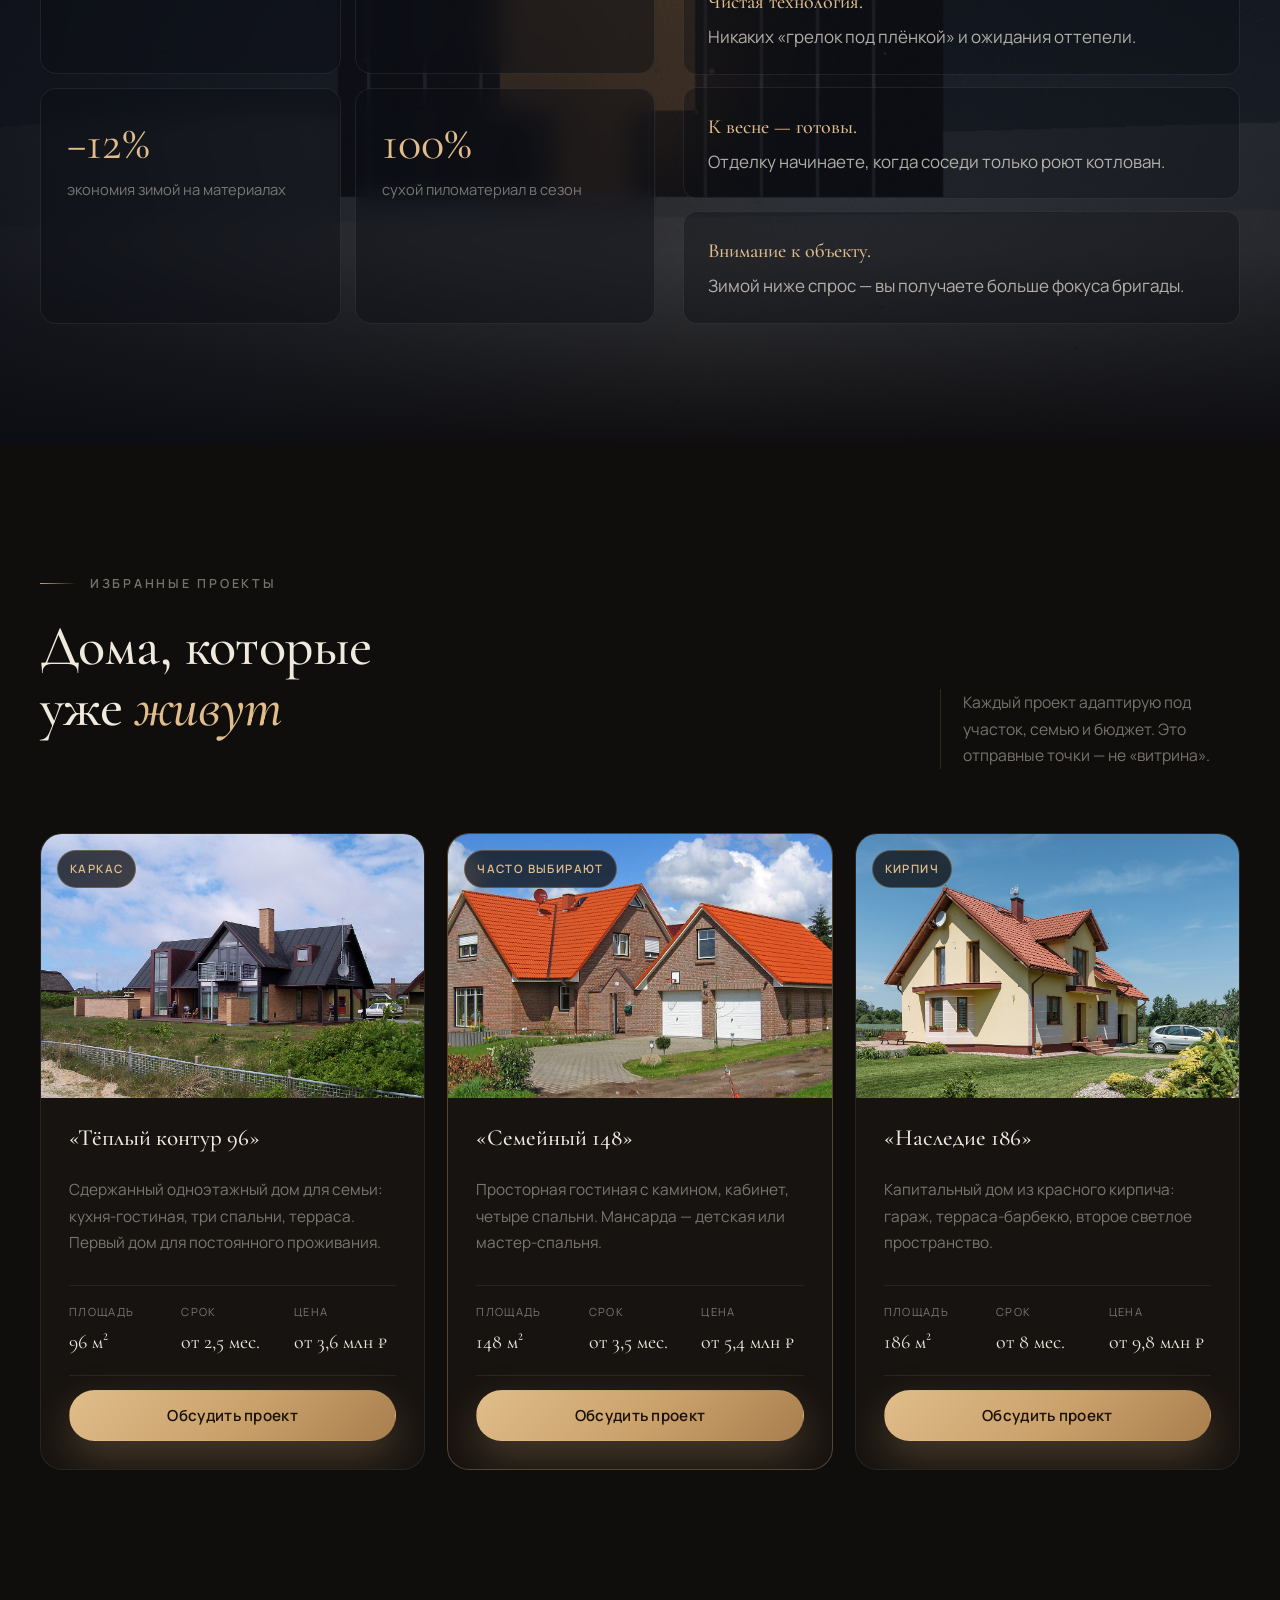
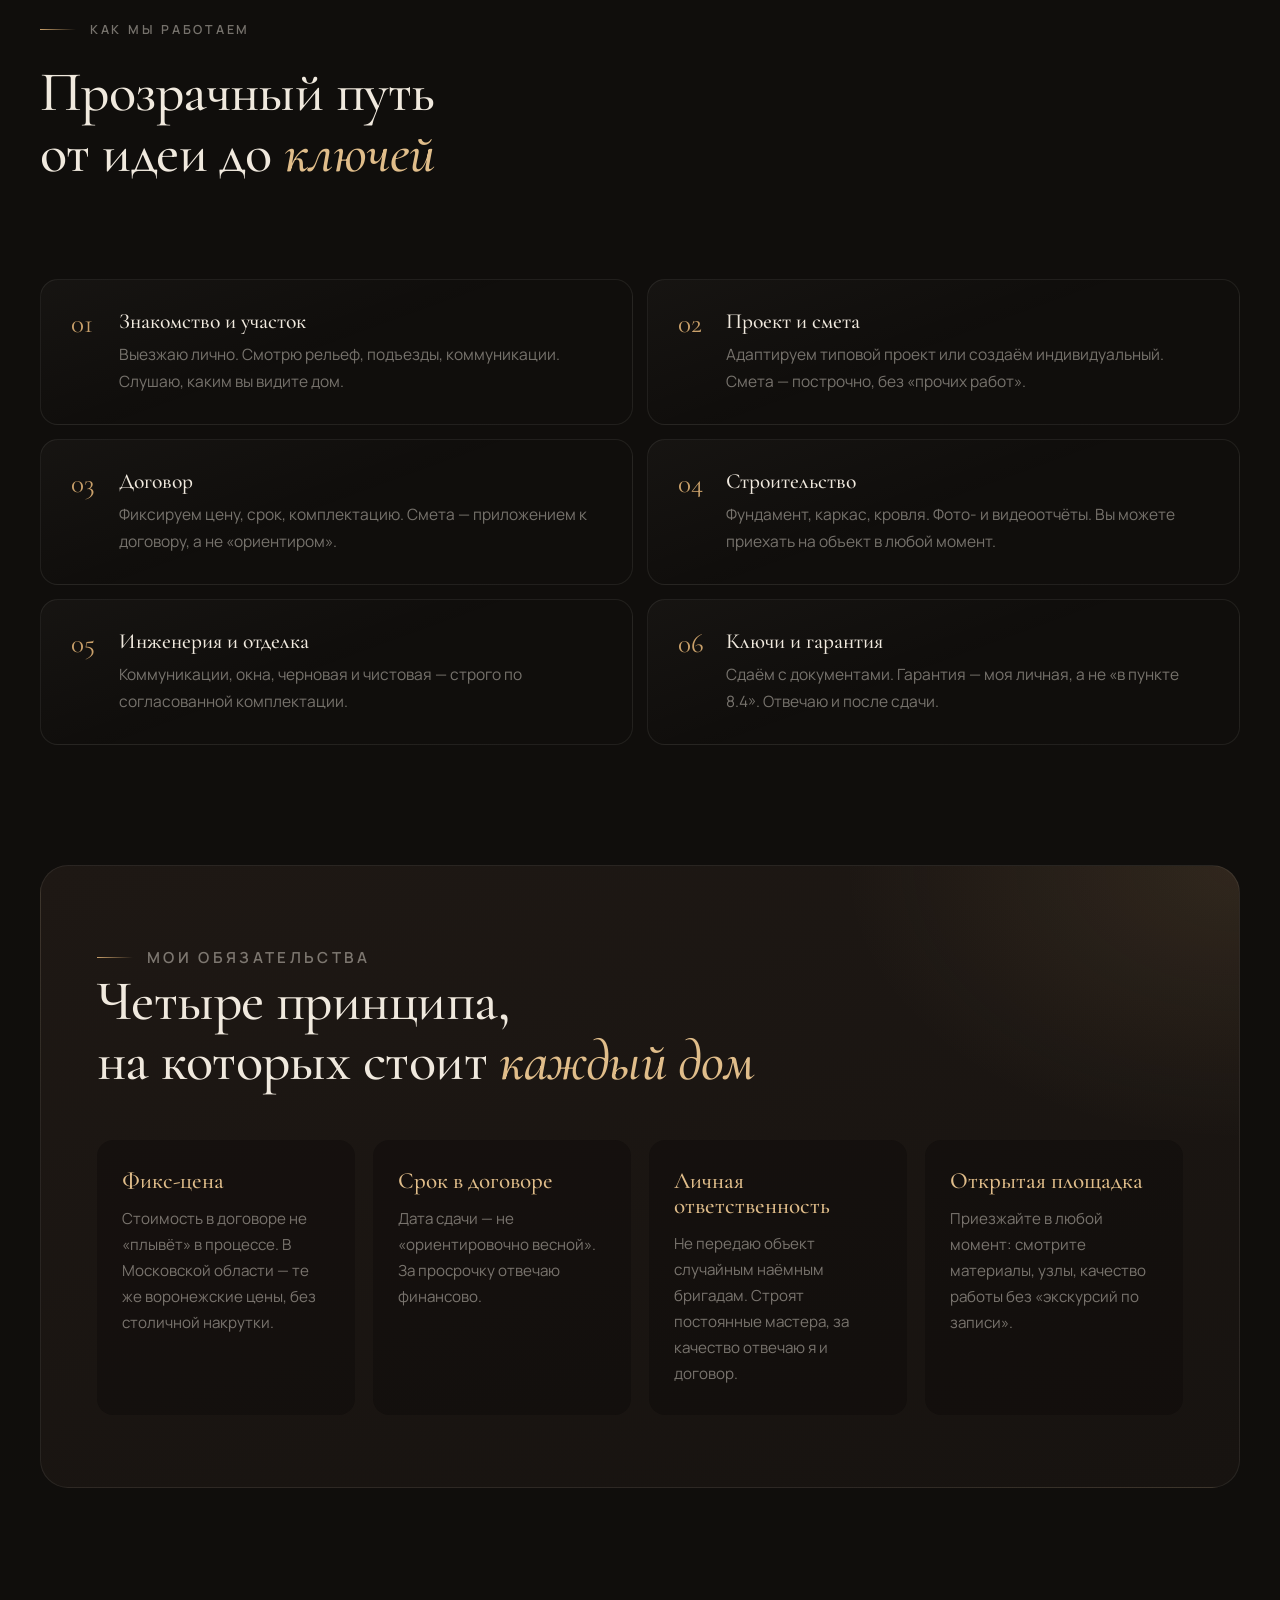
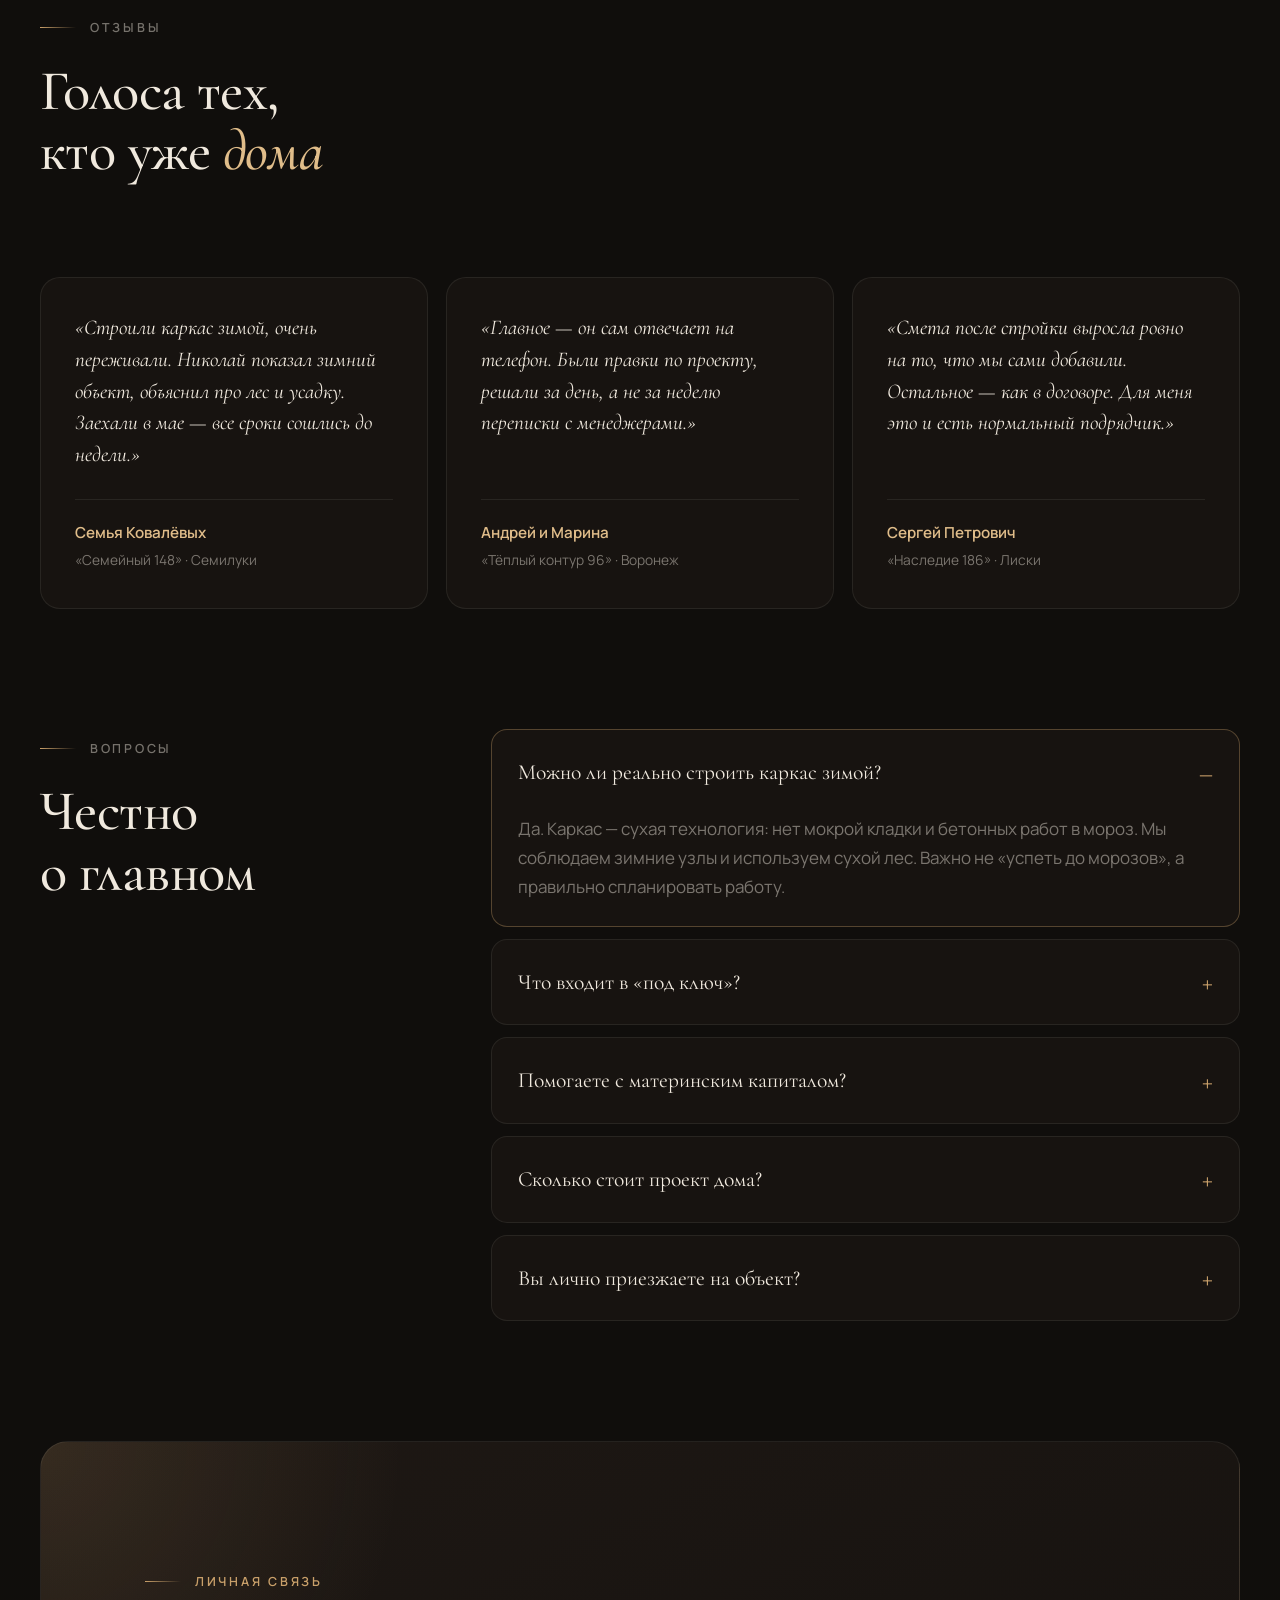
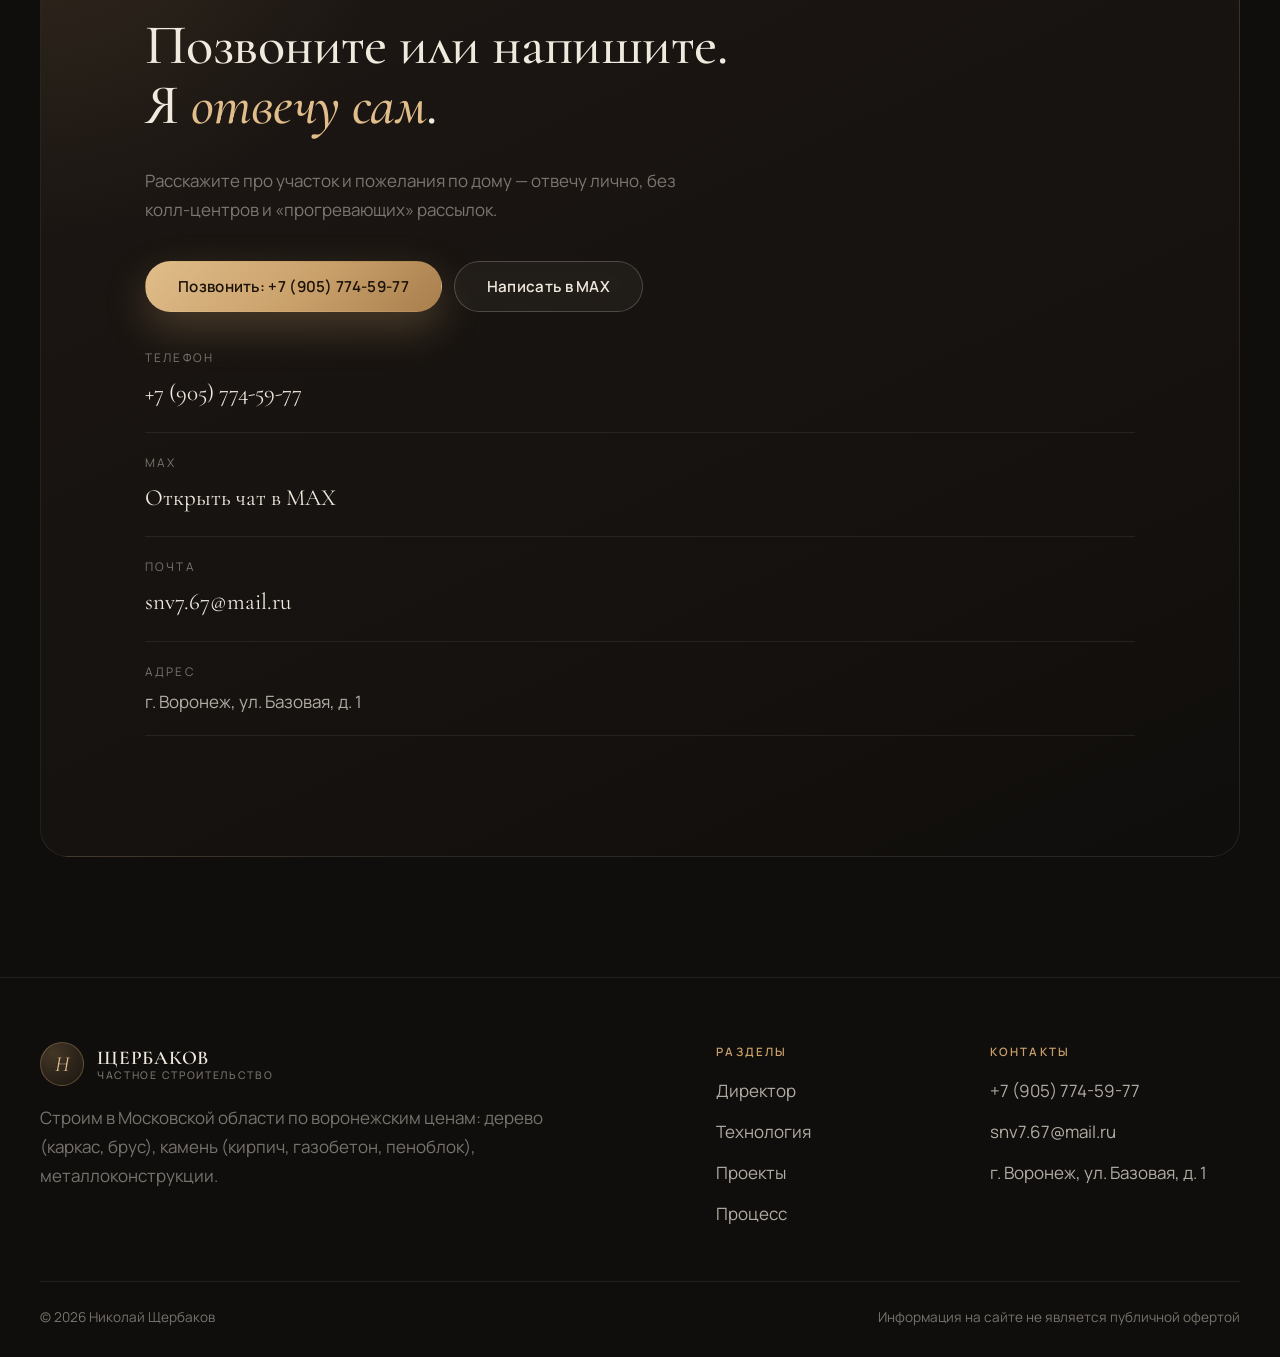
==== commit b52eb856: "Moscow region as primary offer card in hero" ====
--- a/index.html
+++ b/index.html
@@ -37,24 +37,33 @@
       <div class="hero__bg" role="img" aria-label="Вечерний вид дома"></div>
       <div class="hero__veil"></div>
       <div class="container hero__inner">
-        <p class="eyebrow eyebrow--gold">Воронеж · Московская область · воронежские цены</p>
-        <h1>Дом строит не компания.<br />Дом строит <em>человек</em>.</h1>
-        <p class="hero__lead">
-          Меня зовут Николай Щербаков. Я лично веду ваш проект — от первого выезда на участок
-          до момента, когда вы получаете ключи. Строим в Воронеже и Московской области
-          по воронежским ценам. За качество отвечаю я и договор — не «случайная бригада».
-        </p>
-        <div class="hero__actions">
-          <a class="btn btn--gold" href="#contact">Написать мне лично</a>
-          <a class="btn btn--line" href="#projects">Проекты домов</a>
-        </div>
-        <div class="hero__meta">
-          <div><strong>40</strong><span>лет в строительстве</span></div>
-          <div class="hero__meta-line"></div>
-          <div><strong>120+</strong><span>сданных домов</span></div>
-          <div class="hero__meta-line"></div>
-          <div><strong>1</strong><span>ответственный — я</span></div>
-        </div>
+        <div class="hero__main">
+          <p class="eyebrow eyebrow--gold">Частная строительная практика · 40 лет</p>
+          <h1>Дом строит не компания.<br />Дом строит <em>человек</em>.</h1>
+          <p class="hero__lead">
+            Меня зовут Николай Щербаков. Я лично веду ваш проект — от первого выезда на участок
+            до момента, когда вы получаете ключи. За качество отвечаю я и договор — не «случайная бригада».
+          </p>
+          <div class="hero__actions">
+            <a class="btn btn--gold" href="#contact">Написать мне лично</a>
+            <a class="btn btn--line" href="#projects">Проекты домов</a>
+          </div>
+          <div class="hero__meta">
+            <div><strong>40</strong><span>лет в строительстве</span></div>
+            <div class="hero__meta-line"></div>
+            <div><strong>120+</strong><span>сданных домов</span></div>
+            <div class="hero__meta-line"></div>
+            <div><strong>1</strong><span>ответственный — я</span></div>
+          </div>
+        </div>
+
+        <aside class="hero__offer" aria-label="Предложение для Московской области">
+          <p class="hero__offer-kicker">Главная выгода</p>
+          <p class="hero__offer-region">Московская<br />область</p>
+          <p class="hero__offer-price">по <em>воронежским</em><br />ценам</p>
+          <p class="hero__offer-note">Тот же дом и то же качество — без столичной накрутки. Смета и сроки фиксируем в договоре.</p>
+          <a class="btn btn--gold btn--block" href="#contact">Узнать стоимость</a>
+        </aside>
       </div>
     </section>
 
@@ -106,7 +115,7 @@
           <div class="letter__text">
             <p>Если вы читаете эти строки, вы, скорее всего, уже устали от одинаковых сайтов, обещающих «лучшую цену» и «европейское качество за 30 дней». Я тоже от них устал — когда-то сам выбирал подрядчиков.</p>
             <p>Поэтому у меня простой принцип: <strong>один объект — одно ответственное лицо.</strong> Я приезжаю на участок, согласовываю смету, слежу за сроками и отвечаю на звонок. Не «отдел сопровождения».</p>
-            <p>Мы строим дома из дерева и камня: каркас, брус, кирпич, газобетон, пеноблок. Работаем и с металлоконструкциями. Каркас и дерево — когда важны сроки и возможность строить зимой. Кирпич и блоки — когда дом создаётся на поколения. Работаем в Воронеже и Московской области: в Москве и области вы получаете воронежские цены без «столичной накрутки».</p>
+            <p>Мы строим дома из дерева и камня: каркас, брус, кирпич, газобетон, пеноблок. Работаем и с металлоконструкциями. Работаем в Московской области — и это наш главный рынок: здесь вы получаете воронежские цены без «столичной накрутки». Также строим в Воронеже и области.</p>
             <p>Не передаю объект случайным наёмным бригадам. Строят мои постоянные мастера, а за результат отвечаю я лично и договор — вы всегда знаете, кому позвонить.</p>
             <p class="letter__ps">Позвоните. Даже если решите строить не со мной — подскажу, на что смотреть в договоре.</p>
           </div>
@@ -390,7 +399,7 @@
           <span class="logo__mark">Н</span>
           <span class="logo__text">Щербаков<small>частное строительство</small></span>
         </div>
-        <p>Личное ведение строительства: дерево (каркас, брус), камень (кирпич, газобетон, пеноблок), металлоконструкции. Воронеж и Московская область по воронежским ценам.</p>
+        <p>Строим в Московской области по воронежским ценам: дерево (каркас, брус), камень (кирпич, газобетон, пеноблок), металлоконструкции.</p>
       </div>
       <div class="footer__cols">
         <div>
--- a/styles.css
+++ b/styles.css
@@ -355,11 +355,16 @@
 .hero__inner {
   position: relative;
   z-index: 1;
-  max-width: 860px;
-  margin-left: auto;
-  margin-right: auto;
   width: min(var(--container), calc(100% - 44px));
-  padding-left: 0;
+  margin-inline: auto;
+  display: grid;
+  grid-template-columns: 1.35fr 0.85fr;
+  gap: 36px;
+  align-items: end;
+}
+
+.hero__main {
+  max-width: 720px;
 }
 
 .hero h1 {
@@ -368,7 +373,7 @@
 }
 
 .hero__lead {
-  max-width: 36em;
+  max-width: 34em;
   font-size: 1.16rem;
   font-weight: 300;
   color: var(--ivory-soft);
@@ -412,6 +417,51 @@
   width: 1px;
   height: 36px;
   background: var(--line);
+}
+
+.hero__offer {
+  padding: 32px 28px;
+  border-radius: 22px;
+  border: 1px solid var(--gold-dim);
+  background:
+    linear-gradient(165deg, rgba(201, 160, 106, 0.16), rgba(16, 14, 12, 0.55) 55%),
+    rgba(16, 14, 12, 0.72);
+  backdrop-filter: blur(14px);
+  box-shadow: var(--shadow);
+}
+
+.hero__offer-kicker {
+  margin: 0 0 14px;
+  font-size: 0.72rem;
+  letter-spacing: 0.2em;
+  text-transform: uppercase;
+  color: var(--gold);
+}
+
+.hero__offer-region {
+  margin: 0 0 8px;
+  font-family: var(--font-display);
+  font-size: clamp(2.2rem, 3.4vw, 2.9rem);
+  line-height: 1.02;
+  color: var(--ivory);
+}
+
+.hero__offer-price {
+  margin: 0 0 18px;
+  font-family: var(--font-display);
+  font-size: clamp(1.8rem, 2.8vw, 2.35rem);
+  line-height: 1.1;
+  color: var(--gold-bright);
+}
+
+.hero__offer-price em {
+  color: var(--gold-bright);
+}
+
+.hero__offer-note {
+  margin: 0 0 22px;
+  font-size: 0.95rem;
+  color: var(--ivory-soft);
 }
 
 /* Pillars */
@@ -1269,6 +1319,7 @@
 
 /* Responsive */
 @media (max-width: 1024px) {
+  .hero__inner,
   .letter__grid,
   .winter__grid,
   .faq__grid,
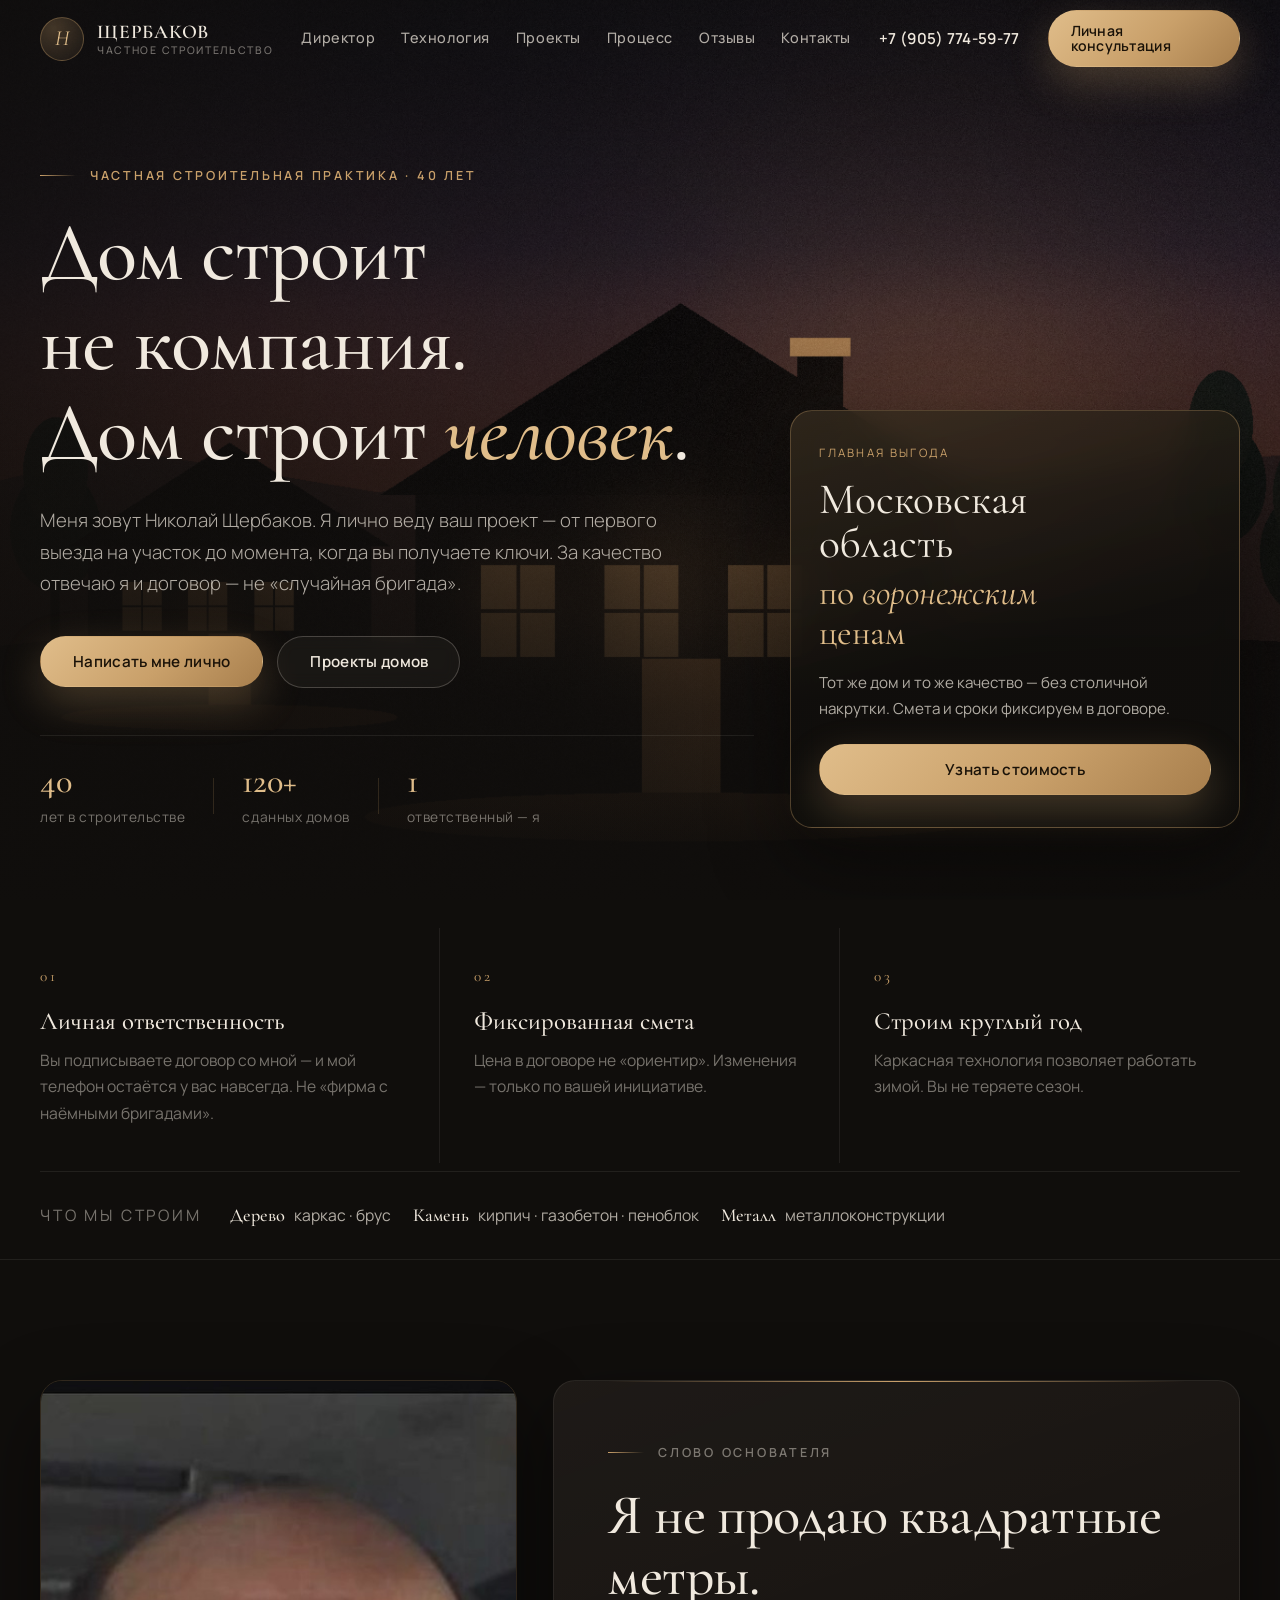
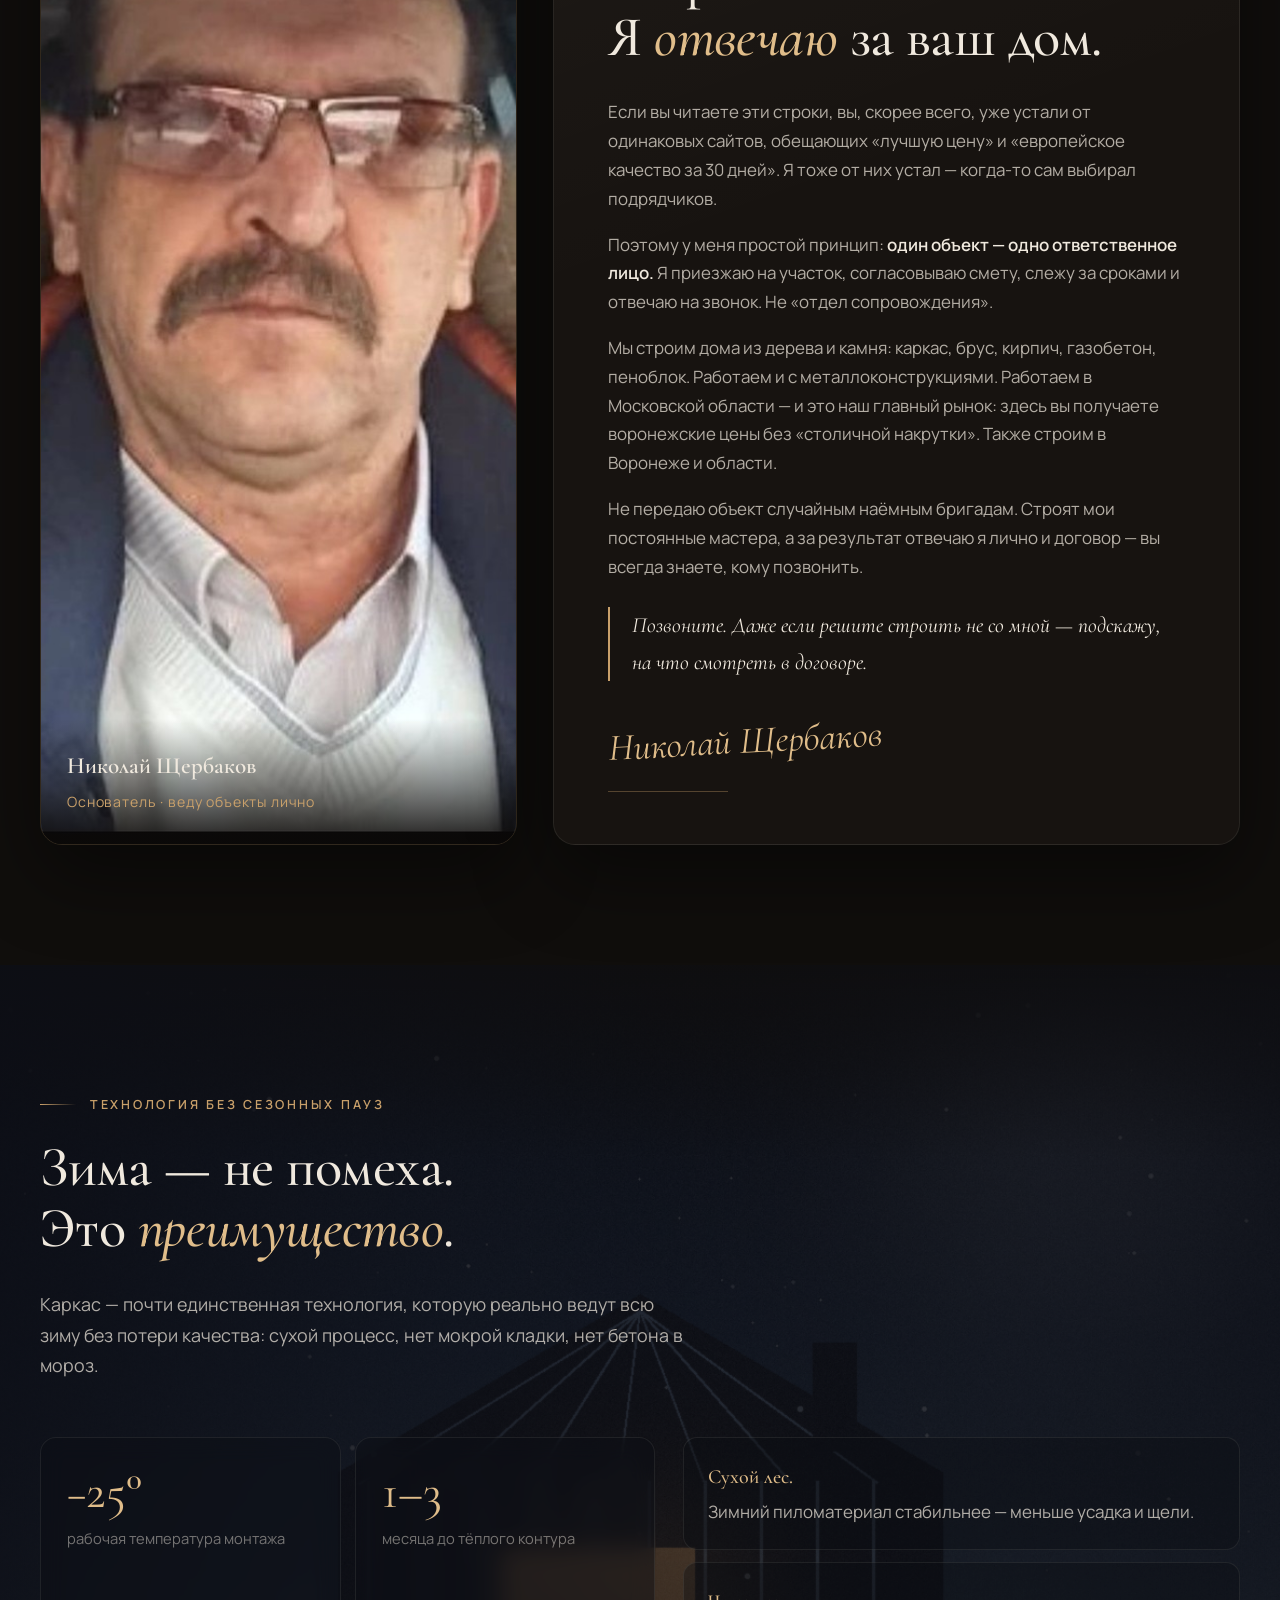
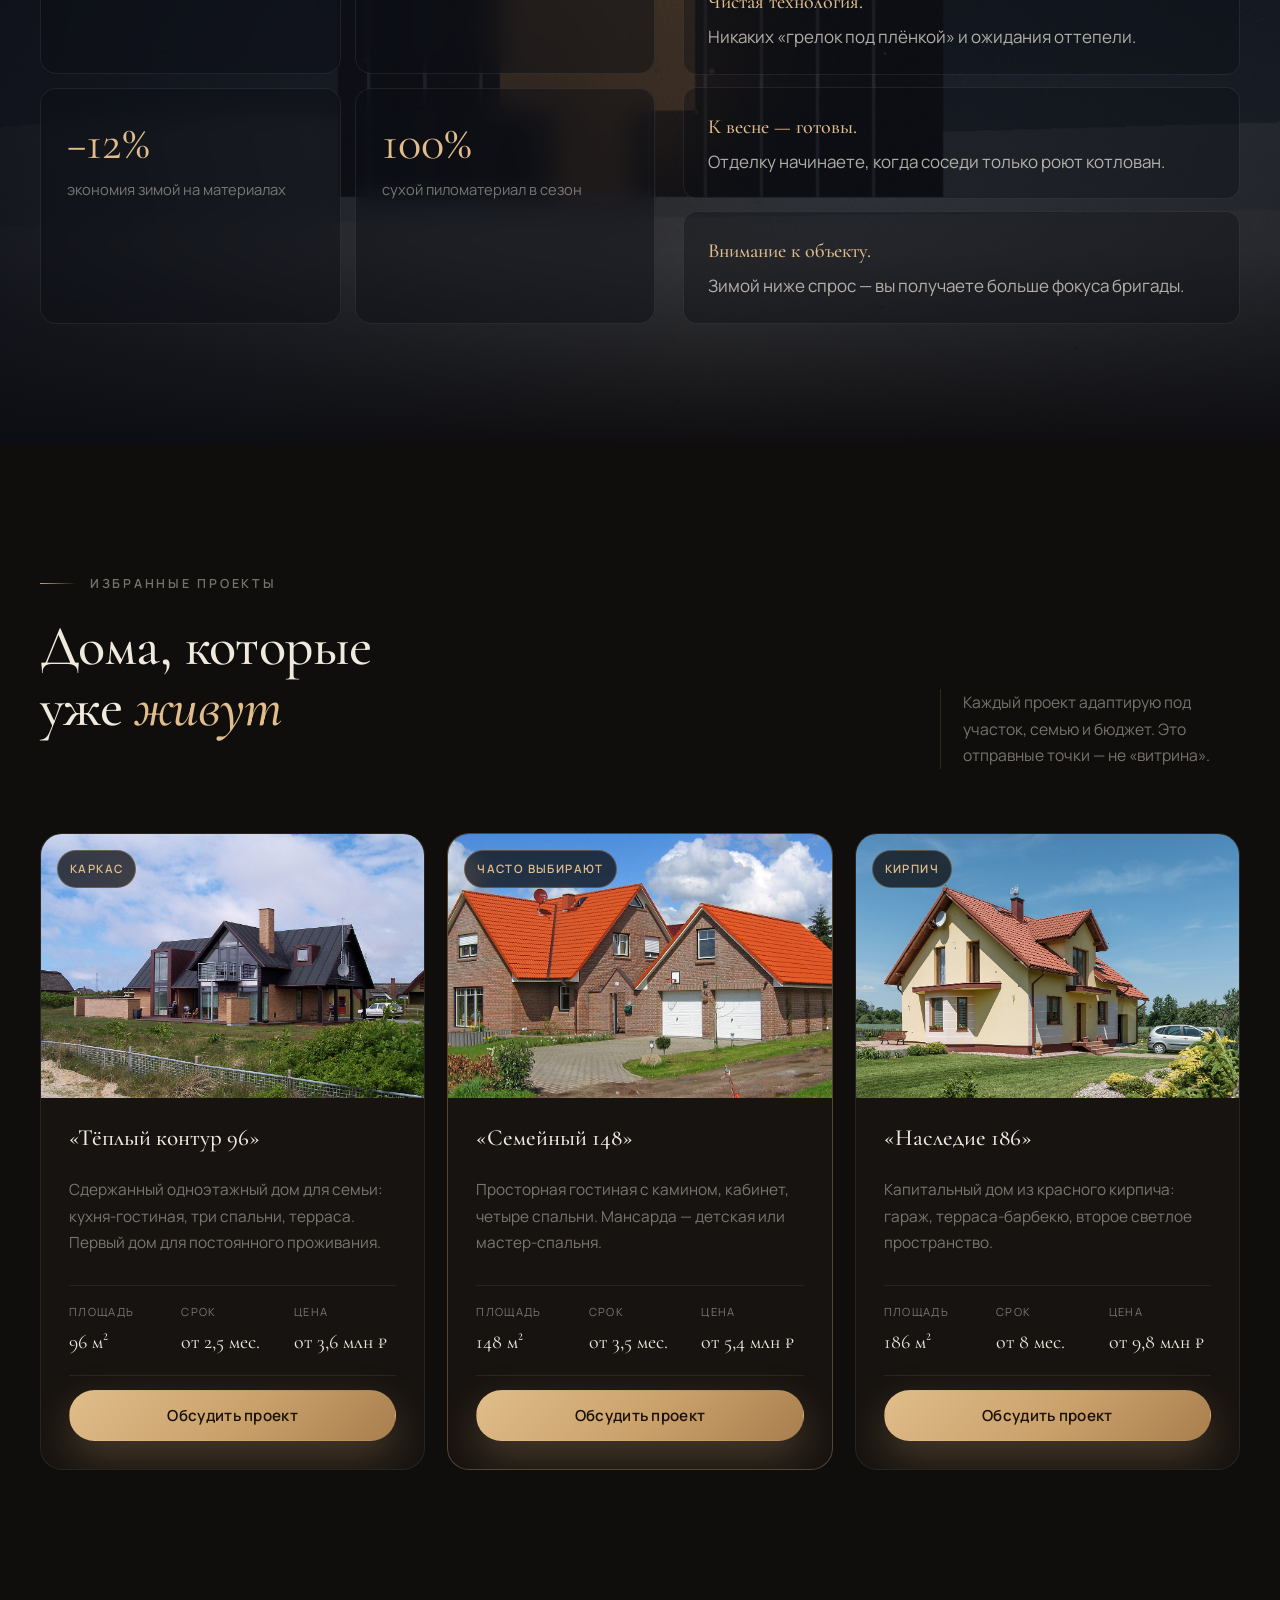
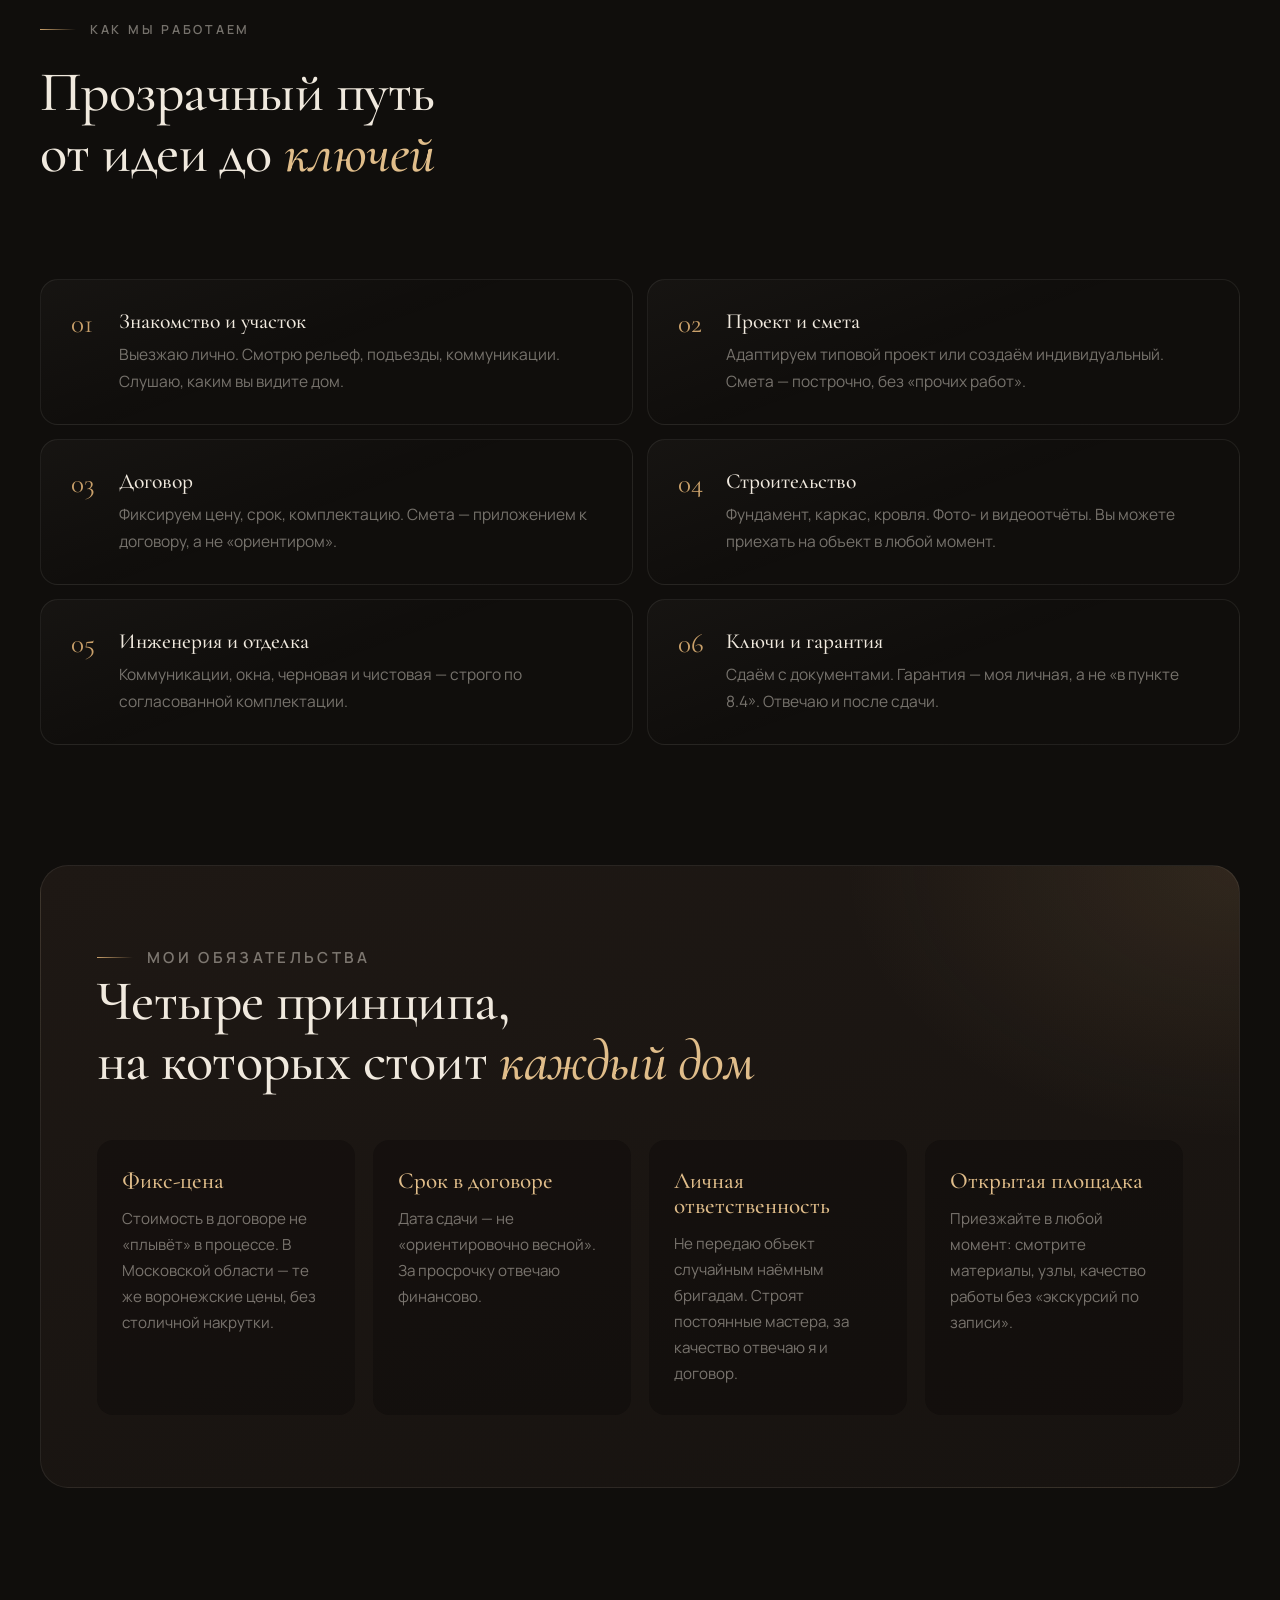
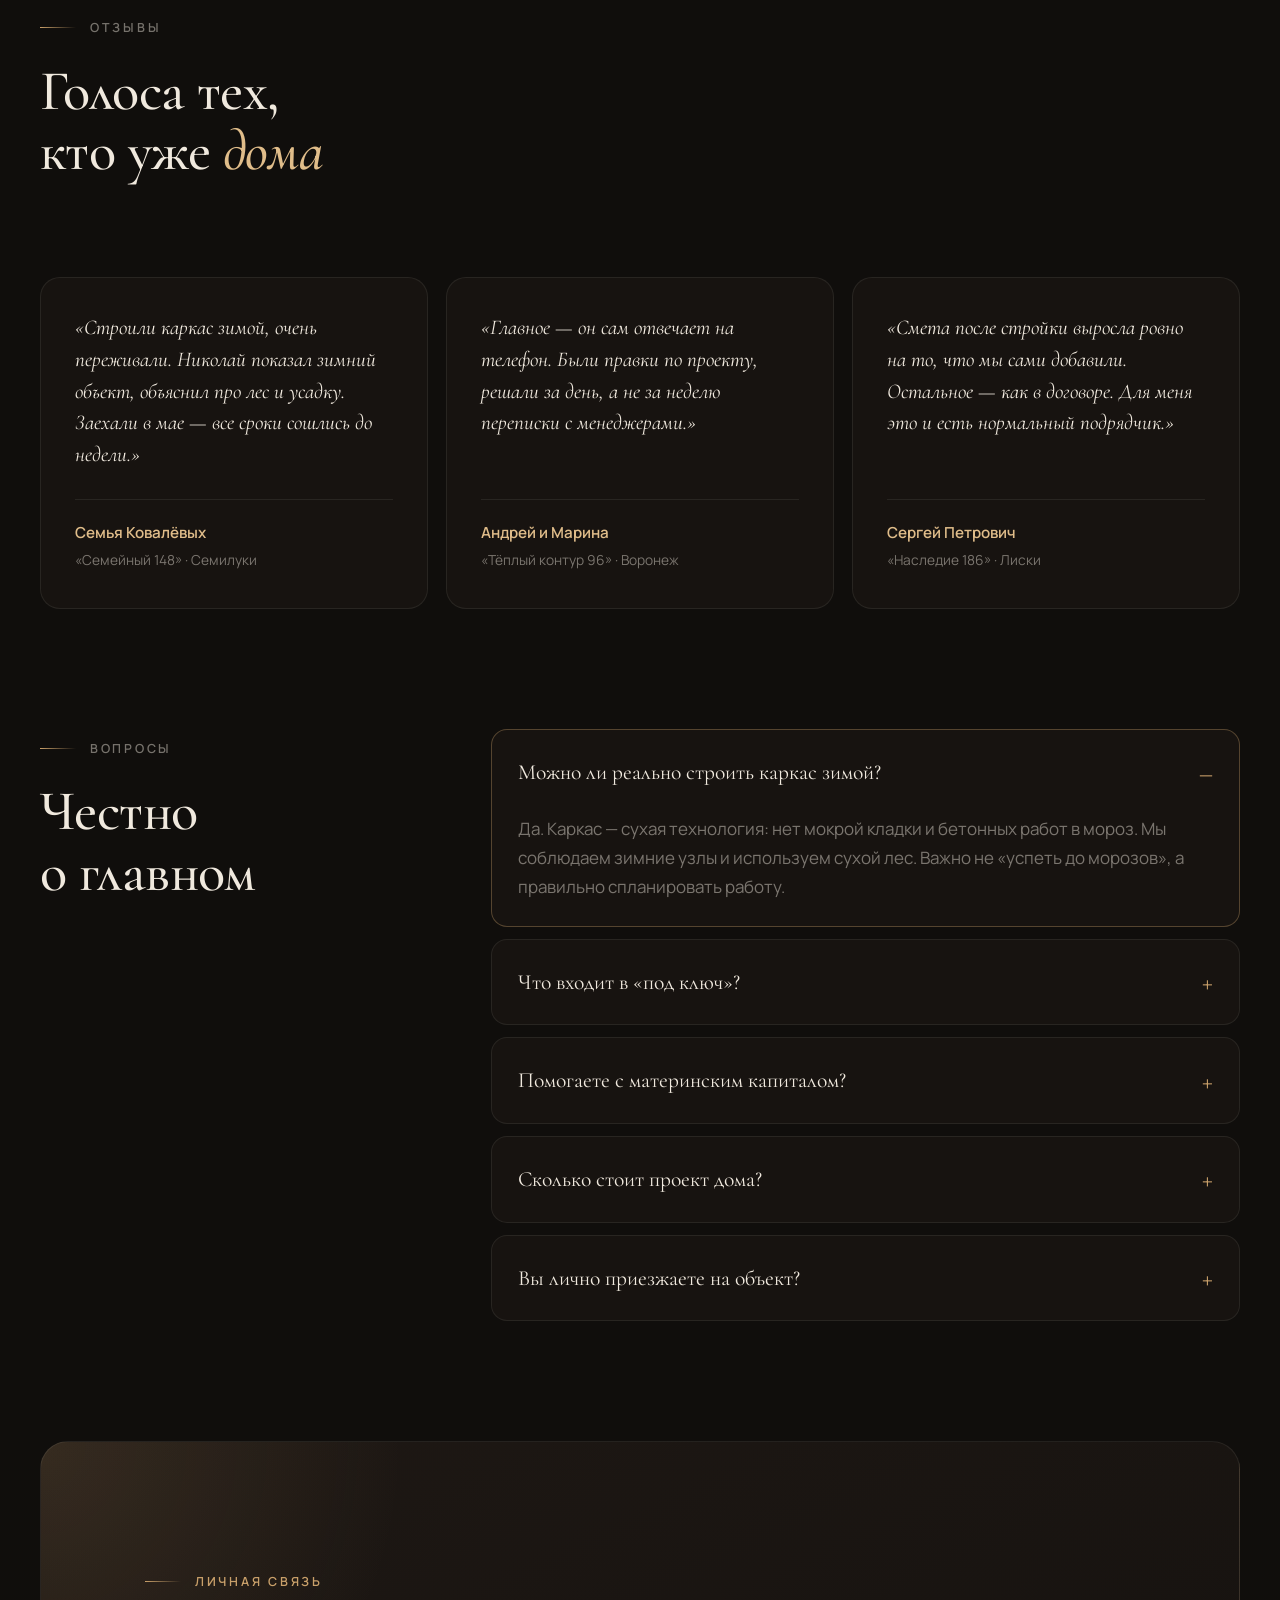
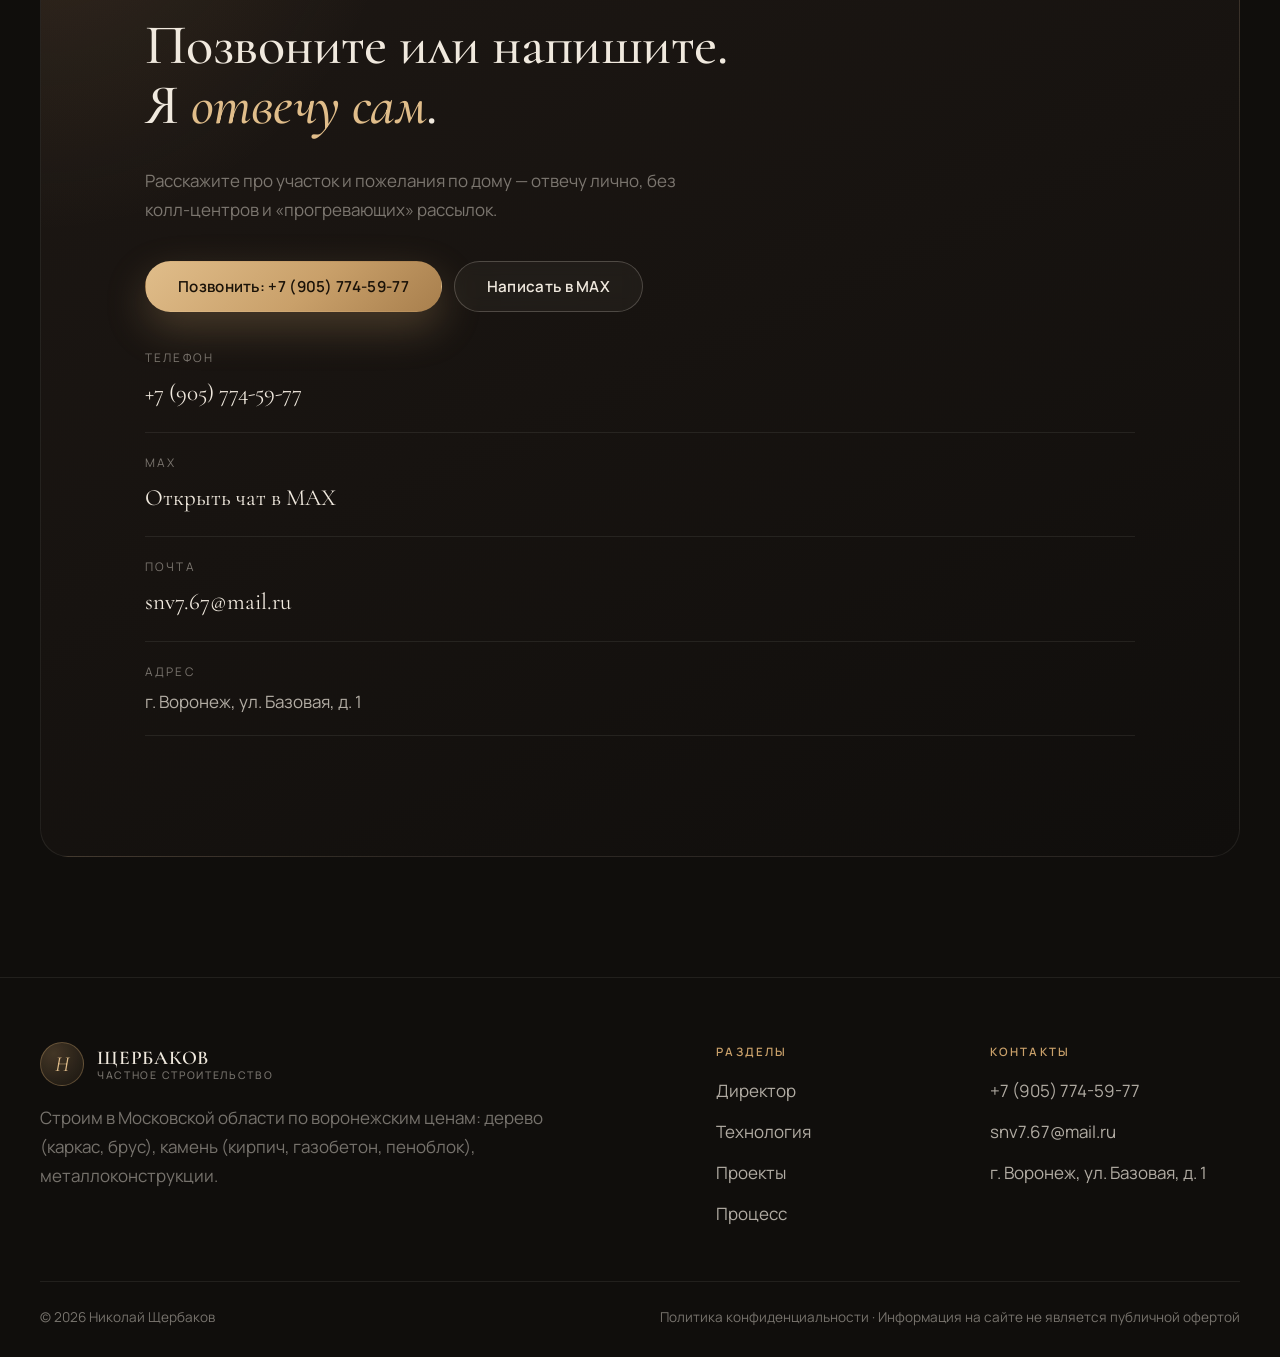
==== commit 59266493: "Add privacy policy page and footer link" ====
--- a/index.html
+++ b/index.html
@@ -419,7 +419,7 @@
     </div>
     <div class="container footer__bottom">
       <span>© 2026 Николай Щербаков</span>
-      <span>Информация на сайте не является публичной офертой</span>
+      <span><a href="privacy.html">Политика конфиденциальности</a> · Информация на сайте не является публичной офертой</span>
     </div>
   </footer>
 
